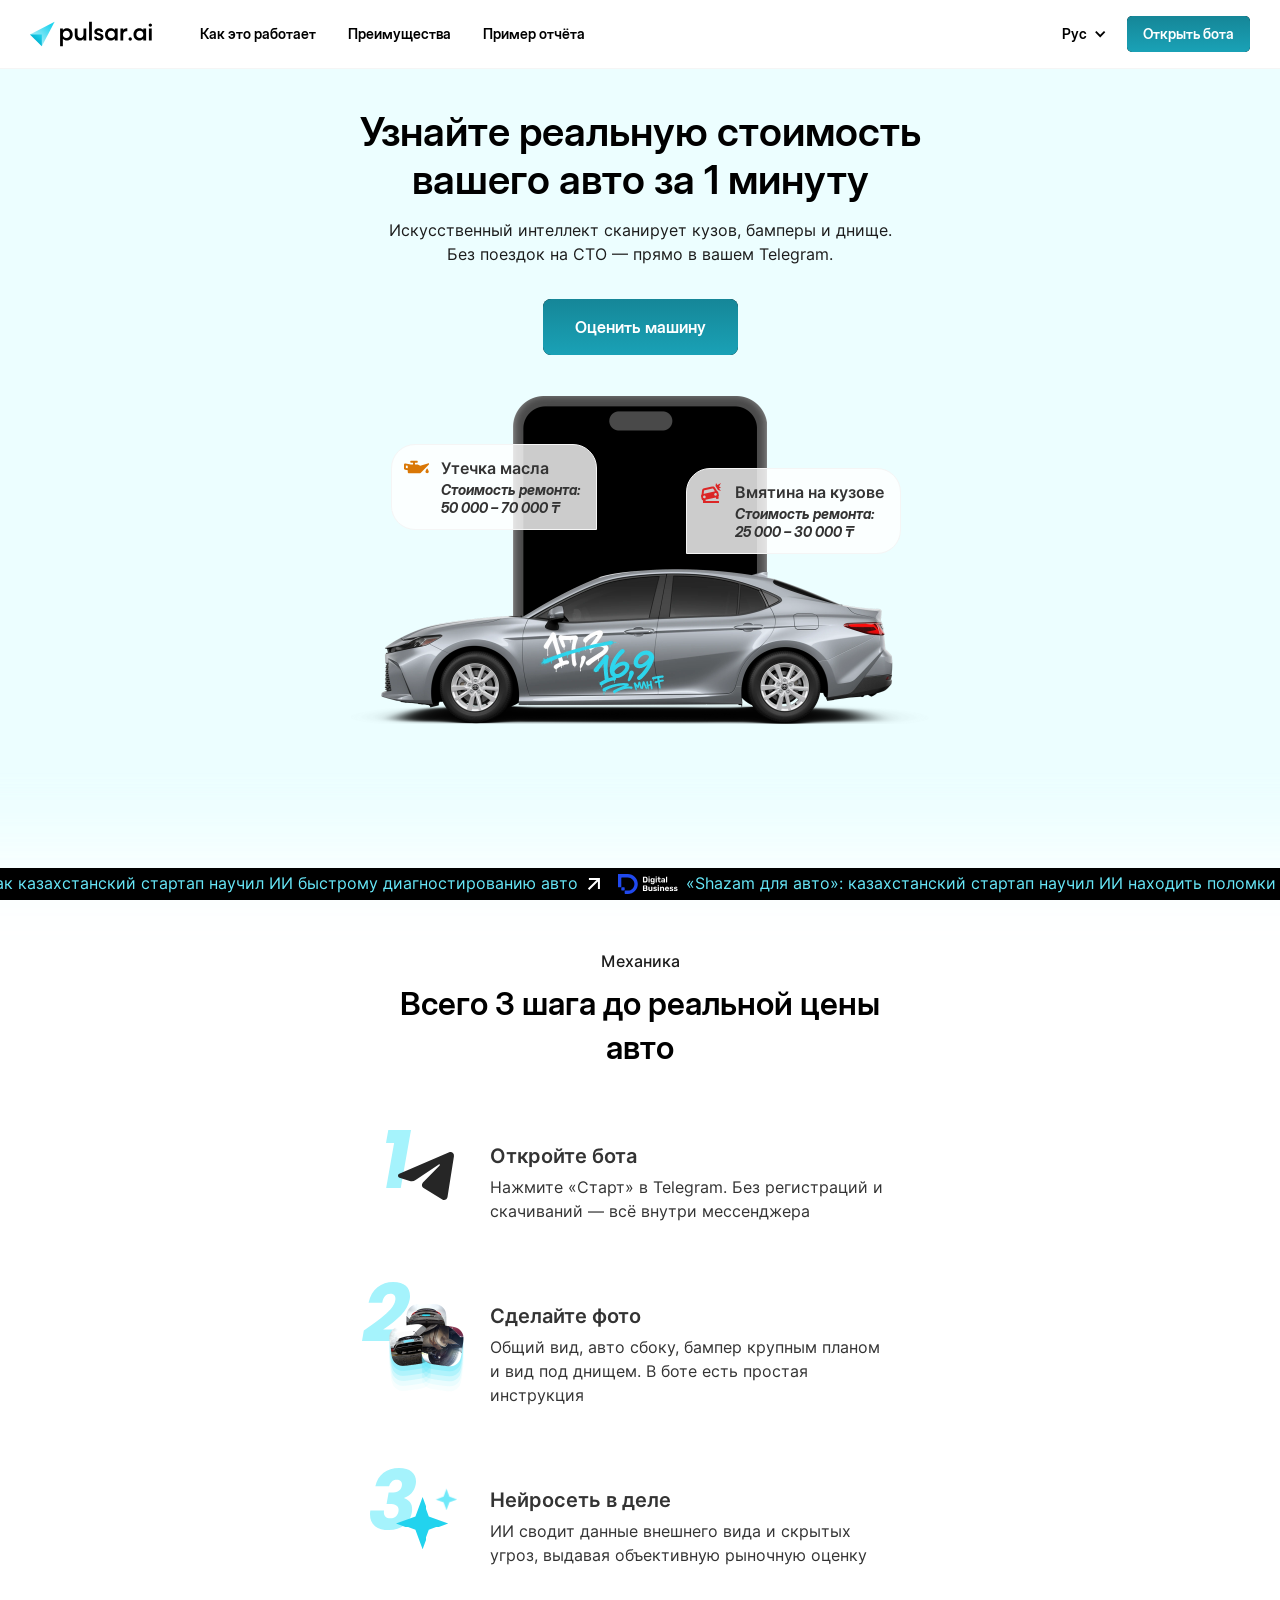
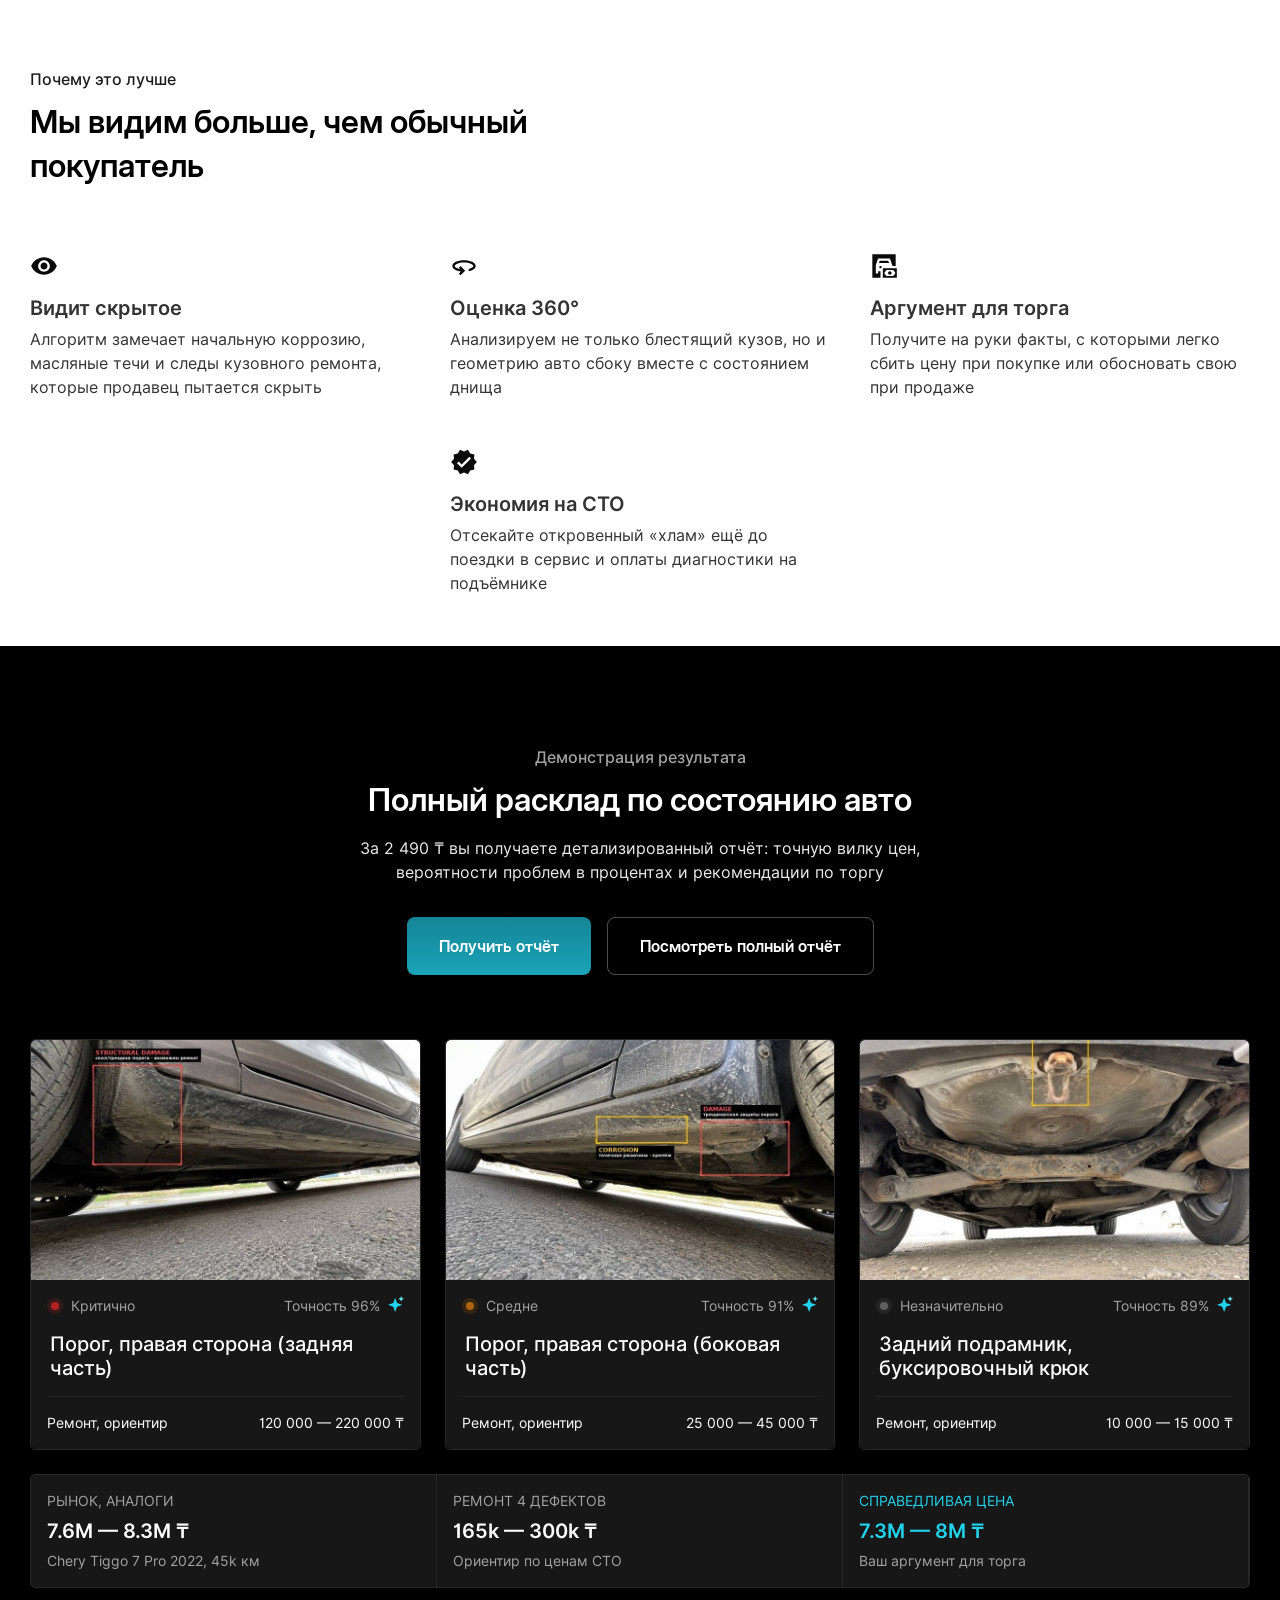
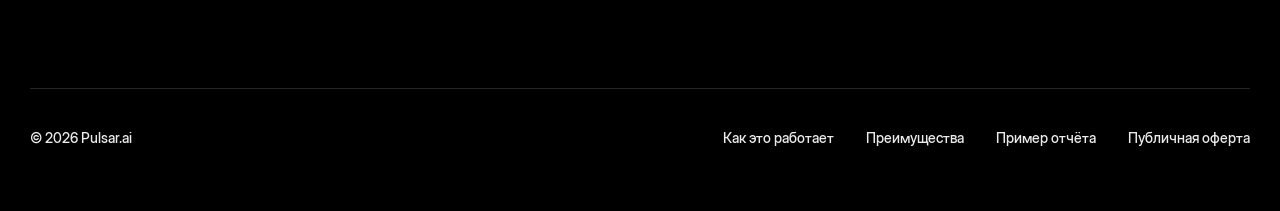
==== index.html @ 1af703e9 "Static Pulsar.ai site with Paper design updates Co-Authored-By: Claude Opus 5.5 <noreply@anthropic.c" ====
<!DOCTYPE html><!-- This site was created in Webflow. https://webflow.com --><!-- Last Published: Tue Nov 03 2026 05:20:23 GMT+0000 (Coordinated Universal Time) --><html data-wf-domain="pulsar-ai-5f24578e4e7285b3506d454662c2b.webflow.io" data-wf-page="6a9108107d1c08d838fe1f38" data-wf-site="6a9108107d1c08d838fe1f3b" data-wf-status="1"><head><meta charset="utf-8"/><link href="./" rel="preconnect" crossorigin="anonymous"/><title>Оценка авто за 1 минуту через Telegram. ИИ сканирует авто | Pulsar.ai</title><meta content="Узнайте реальную стоимость вашего авто за 1 минуту. ИИ сканирует кузов, бамперы и днище через Telegram. Без поездок на СТО." name="description"/><meta content="width=device-width, initial-scale=1" name="viewport"/><meta content="Webflow" name="generator"/><link href="assets/pulsar-ai-5f24578e4e7285b3506d454662c2b.webflow.shared.e71da4621.css" rel="stylesheet" type="text/css" crossorigin="anonymous"/><link href="assets/custom.css" rel="stylesheet" type="text/css"/><style>html.w-mod-js:not(.w-mod-ix3) :is(:is(.button_black, .button_black) .button__circle-decor1, :is(.button_white, .button_white) .button__circle-decor, :is(.button_black-small.hide, .button_black-small.hide) .button__circle-decor1, [data-wf-target*='["6a9108107d1c08d838fe1f38","5acc71b6-aaa3-7196-4b12-9d243e6ff6d4"]'], [data-wf-target*='["6a9108107d1c08d838fe1f38","000bf747-5f48-0472-7041-b72a13dcbaec"]'], [data-wf-target*='["6a9108107d1c08d838fe1f38","5acc71b6-aaa3-7196-4b12-9d243e6ff6dc"]'], [data-wf-target*='["6a9108107d1c08d838fe1f38","110ddaeb-babc-3995-3677-36b9c46e0627"]'], [data-wf-target*='["6a9108107d1c08d838fe1f38","5acc71b6-aaa3-7196-4b12-9d243e6ff6e4"]'], [data-wf-target*='["6a9108107d1c08d838fe1f38","98164095-ffe0-bc70-1eef-4a3916dbff03"]'], [data-wf-target*='["6a9108107d1c08d838fe1f38","a2af4274-9b95-871a-2169-a28ffa2eb9e4"]'], .starai-2, .score__indicator) {visibility: hidden !important;}</style><script type="text/javascript">!function(o,c){var n=c.documentElement,t=" w-mod-";n.className+=t+"js",("ontouchstart"in o||o.DocumentTouch&&c instanceof DocumentTouch)&&(n.className+=t+"touch")}(window,document);</script><link href="assets/6aa2a5a3c106a5b3e5770b0f_android-chrome-512x512.png" rel="icon" type="image/png" sizes="32x32" media="(prefers-color-scheme: light)"/><link href="assets/6aa2a5a3c106a5b3e5770b0f_android-chrome-512x512.png" rel="icon" type="image/png" sizes="32x32" media="(prefers-color-scheme: dark)"/><link href="assets/6aa2a5a3ab566407ab44dc35_android-chrome-512x512.png" rel="icon" type="image/png" sizes="48x48"/><link href="assets/6aa2a5a3ccd1c644fdcbb1bd_android-chrome-512x512.png" rel="apple-touch-icon" sizes="180x180"/><link href="assets/6aa2a5a33033318ff4d2f9ba_android-chrome-512x512.png" rel="icon" type="image/png" sizes="192x192"/><link href="assets/6aa2a5a39900c2dea5be379f_android-chrome-512x512.png" rel="icon" type="image/png" sizes="512x512"/><script type="application/ld+json">
{
  "@context": "https://schema.org",
  "@type": "WebPage",
  "name": "Pulsar.ai - Оценка автомобиля через ИИ в Telegram",
  "description": "Узнайте реальную стоимость вашего авто за 1 минуту. Искусственный интеллект сканирует кузов, бамперы и днище. Без поездок на СТО — прямо в вашем Telegram.",
  "url": "/",
  "inLanguage": "ru",
  "about": {
    "@type": "SoftwareApplication",
    "name": "Pulsar.ai",
    "applicationCategory": "BusinessApplication",
    "operatingSystem": "Telegram",
    "description": "ИИ-бот для оценки состояния и стоимости автомобиля через фотографии в Telegram",
    "offers": {
      "@type": "Offer",
      "price": "2490",
      "priceCurrency": "KZT",
      "description": "Детализированный отчёт: точная вилка цен, вероятности проблем в процентах и рекомендации по торгу"
    },
    "featureList": [
      "Сканирование кузова, бамперов и днища автомобиля",
      "Обнаружение скрытых дефектов: коррозия, масляные течи, следы ремонта",
      "Оценка 360°: анализ геометрии и состояния днища",
      "Детализированный отчёт с вилкой цен и рекомендациями по торгу",
      "Работа через Telegram без регистрации"
    ],
    "image": "assets/logo.svg"
  }
}
</script></head><body class="main-root"><div class="media"><div class="marquee-container"><div class="marquee"><div class="div-block-21"><a href="https://forbes.kz/articles/kak-kazahstanskiy-startap-nauchil-iibystromu-diagnostirovaniyu-avtomobiley" target="_blank" class="marquee-item w-inline-block"><div class="marquee-item__logo-forbes"></div><div class="marquee-item__text-wrap"><div class="description2 marquee-item__text">Как казахстанский стартап научил ИИ быстрому диагностированию авто</div><img src="assets/6a9aa5b7481d4e260c3b7080_north.svg" loading="lazy" alt="" class="marquee-item__icon"/></div></a><a href="https://digitalbusiness.kz/2026-04-02/shazam-dlya-avtomobilya-kazahstanskiy-startap-nauchil-ii-nahodit-polomki-za-2-sekundi/" target="_blank" class="marquee-item w-inline-block"><div class="marquee-item__logo-db"></div><div class="marquee-item__text-wrap"><div class="description2 marquee-item__text">«Shazam для авто»: казахстанский стартап научил ИИ находить поломки за 2 секунды</div><img src="assets/6a9aa5b7481d4e260c3b7080_north.svg" loading="lazy" alt="" class="marquee-item__icon"/></div></a></div><div class="div-block-21"><a href="https://forbes.kz/articles/kak-kazahstanskiy-startap-nauchil-iibystromu-diagnostirovaniyu-avtomobiley" target="_blank" class="marquee-item w-inline-block"><div class="marquee-item__logo-forbes"></div><div class="marquee-item__text-wrap"><div class="description2 marquee-item__text">Как казахстанский стартап научил ИИ быстрому диагностированию авто</div><img src="assets/6a9aa5b7481d4e260c3b7080_north.svg" loading="lazy" alt="" class="marquee-item__icon"/></div></a><a href="https://digitalbusiness.kz/2026-04-02/shazam-dlya-avtomobilya-kazahstanskiy-startap-nauchil-ii-nahodit-polomki-za-2-sekundi/" target="_blank" class="marquee-item w-inline-block"><div class="marquee-item__logo-db"></div><div class="marquee-item__text-wrap"><div class="description2 marquee-item__text">«Shazam для авто»: казахстанский стартап научил ИИ находить поломки за 2 секунды</div><img src="assets/6a9aa5b7481d4e260c3b7080_north.svg" loading="lazy" alt="" class="marquee-item__icon"/></div></a></div><div class="div-block-21"><a href="https://forbes.kz/articles/kak-kazahstanskiy-startap-nauchil-iibystromu-diagnostirovaniyu-avtomobiley" target="_blank" class="marquee-item w-inline-block"><div class="marquee-item__logo-forbes"></div><div class="marquee-item__text-wrap"><div class="description2 marquee-item__text">Как казахстанский стартап научил ИИ быстрому диагностированию авто</div><img src="assets/6a9aa5b7481d4e260c3b7080_north.svg" loading="lazy" alt="" class="marquee-item__icon"/></div></a><a href="https://digitalbusiness.kz/2026-04-02/shazam-dlya-avtomobilya-kazahstanskiy-startap-nauchil-ii-nahodit-polomki-za-2-sekundi/" target="_blank" class="marquee-item w-inline-block"><div class="marquee-item__logo-db"></div><div class="marquee-item__text-wrap"><div class="description2 marquee-item__text">«Shazam для авто»: казахстанский стартап научил ИИ находить поломки за 2 секунды</div><img src="assets/6a9aa5b7481d4e260c3b7080_north.svg" loading="lazy" alt="" class="marquee-item__icon"/></div></a></div></div></div></div><div class="media-mobile"><div class="marquee-container"><div class="marquee"><div class="div-block-22"><a href="https://forbes.kz/articles/kak-kazahstanskiy-startap-nauchil-iibystromu-diagnostirovaniyu-avtomobiley" target="_blank" class="marquee-item w-inline-block"><div class="marquee-item__logo-forbes"></div><div class="marquee-item__text-wrap"><div class="description2 marquee-item__text">Как казахстанский стартап научил ИИ быстрому диагностированию авто</div><img src="assets/6a9aa5b7481d4e260c3b7080_north.svg" loading="lazy" alt="" class="marquee-item__icon"/></div></a><a href="https://digitalbusiness.kz/2026-04-02/shazam-dlya-avtomobilya-kazahstanskiy-startap-nauchil-ii-nahodit-polomki-za-2-sekundi/" target="_blank" class="marquee-item w-inline-block"><div class="marquee-item__logo-db"></div><div class="marquee-item__text-wrap"><div class="description2 marquee-item__text">«Shazam для авто»: казахстанский стартап научил ИИ находить поломки за 2 секунды</div><img src="assets/6a9aa5b7481d4e260c3b7080_north.svg" loading="lazy" alt="" class="marquee-item__icon"/></div></a></div><div class="div-block-22"><a href="https://forbes.kz/articles/kak-kazahstanskiy-startap-nauchil-iibystromu-diagnostirovaniyu-avtomobiley" target="_blank" class="marquee-item w-inline-block"><div class="marquee-item__logo-forbes"></div><div class="marquee-item__text-wrap"><div class="description2 marquee-item__text">Как казахстанский стартап научил ИИ быстрому диагностированию авто</div><img src="assets/6a9aa5b7481d4e260c3b7080_north.svg" loading="lazy" alt="" class="marquee-item__icon"/></div></a><a href="https://digitalbusiness.kz/2026-04-02/shazam-dlya-avtomobilya-kazahstanskiy-startap-nauchil-ii-nahodit-polomki-za-2-sekundi/" target="_blank" class="marquee-item w-inline-block"><div class="marquee-item__logo-db"></div><div class="marquee-item__text-wrap"><div class="description2 marquee-item__text">«Shazam для авто»: казахстанский стартап научил ИИ находить поломки за 2 секунды</div><img src="assets/6a9aa5b7481d4e260c3b7080_north.svg" loading="lazy" alt="" class="marquee-item__icon"/></div></a></div><div class="div-block-22"><a href="https://forbes.kz/articles/kak-kazahstanskiy-startap-nauchil-iibystromu-diagnostirovaniyu-avtomobiley" target="_blank" class="marquee-item w-inline-block"><div class="marquee-item__logo-forbes"></div><div class="marquee-item__text-wrap"><div class="description2 marquee-item__text">Как казахстанский стартап научил ИИ быстрому диагностированию авто</div><img src="assets/6a9aa5b7481d4e260c3b7080_north.svg" loading="lazy" alt="" class="marquee-item__icon"/></div></a><a href="https://digitalbusiness.kz/2026-04-02/shazam-dlya-avtomobilya-kazahstanskiy-startap-nauchil-ii-nahodit-polomki-za-2-sekundi/" target="_blank" class="marquee-item w-inline-block"><div class="marquee-item__logo-db"></div><div class="marquee-item__text-wrap"><div class="description2 marquee-item__text">«Shazam для авто»: казахстанский стартап научил ИИ находить поломки за 2 секунды</div><img src="assets/6a9aa5b7481d4e260c3b7080_north.svg" loading="lazy" alt="" class="marquee-item__icon"/></div></a></div></div></div></div><div data-animation="default" data-collapse="medium" data-duration="400" data-easing="ease" data-easing2="ease" role="banner" class="header w-nav"><div class="container1 w-container"><div class="header__wrap"><div class="div-block-2"><div class="div-block-8"><a href="./" aria-current="page" class="brand w-nav-brand w--current"><img src="assets/logo.svg" loading="lazy" alt="" class="logo_white"/></a><nav role="navigation" class="nav-menu w-nav-menu"><a href="#work" class="text1 header__navigation-item w-nav-link">Как это работает</a><a href="#value" class="text1 header__navigation-item w-nav-link">Преимущества</a><a href="#report" class="text1 header__navigation-item w-nav-link">Пример отчёта</a><a data-w-id="4a80d7cf-d1a5-9208-9df3-ebc52e42f6ac" href="https://t.me/Ipulsar_ai_bot" class="button-text2 button_black-small mobile-menu__button hide-568 w-button">Открыть бота</a></nav></div><div class="div-block"><div data-hover="false" data-delay="0" class="dropdown w-dropdown"><div class="dropdown-toggle w-dropdown-toggle"><div class="icon-2 w-icon-dropdown-toggle"></div><div class="text1 header__language-txt">Рус</div></div><nav class="dropdown-list w-dropdown-list"><a href="./" class="text1 dropdown-item w-dropdown-link">Қаз</a><a href="./" aria-current="page" class="text1 dropdown-item w-dropdown-link w--current">Рус</a></nav></div><div class="header__button-wrap"><a data-w-id="125ee73b-8754-ce80-e896-9b4c0608d968" href="https://t.me/Ipulsar_ai_bot" target="_blank" class="button_black-small hide w-inline-block"><div class="button-text2 button-text_black">Открыть бота<br/></div><div class="button__circle-decor1"></div></a><div class="menu-button w-nav-button"><div class="icon w-icon-nav-menu"></div></div></div></div></div></div></div></div><section id="hero" class="section-hero"><div class="hero-img-wrap"><img src="assets/6aa2974cb56e95d9a5f28c7d_hero-img-mobile3.webp" loading="lazy" width="780" alt="" class="hero-img-mobile"/><div class="hero-img-price"></div></div><div class="w-layout-blockcontainer container1 w-container"><div class="div-block-17"><div class="section-hero__info-wrap"><h1 class="h1 section-hero__title">Узнайте реальную стоимость вашего авто за 1 минуту</h1><div class="description2 section-hero__description">Искусственный интеллект сканирует кузов, бамперы и днище. Без поездок на СТО — прямо в вашем Telegram.</div><img src="assets/6a9108107d1c08d838fe1f48_car2.webp" loading="lazy" alt="" class="section-hero__img-copy"/><a href="https://t.me/Ipulsar_ai_bot" target="_blank" class="button_black w-inline-block"><div class="button-text1 button-text_black">Оценить машину<br/></div><div class="button__circle-decor1"></div></a></div><div class="section-hero__img-wrap"><img src="assets/6aa292aa5bb7e40849ac136f_hero-img1.webp" loading="lazy" alt="" class="hero-img"/><div class="hero-img__message1"><img src="assets/6a911b03cfb4f8cd3141f052_oil.svg" loading="lazy" alt="" class="hero-img__message-icon"/><div><div class="description2 hero-img__message-title">Утечка масла<br/></div><div class="button-text2 hero-img__message-description">Стоимость ремонта: <br/>50 000 – 70 000 ₸</div></div></div><div class="hero-img__message2"><img src="assets/6a911b03a50c021ce4263d07_crash.svg" loading="lazy" alt="" class="hero-img__message-icon"/><div><div class="description2 hero-img__message-title">Вмятина на кузове</div><div class="button-text2 hero-img__message-description">Стоимость ремонта:<br/>25 000 – 30 000 ₸</div></div></div></div></div></div><div class="div-block-5"></div></section><section id="work" class="section-work"><div class="w-layout-blockcontainer container1 w-container"><div class="section-work__wrap"><div class="section-work__heading"><div class="description2 section-work__label">Механика</div><h2 class="h2 section-work__title">Всего 3 шага до реальной цены авто</h2></div><div class="section-work__content-step-wrap"><div class="section-work__content-step"><div class="section-work__content-img-wrap"><img src="assets/6a910d2b61721d2770b2836d_tg.svg" loading="lazy" alt=""/><img src="assets/6a910f121a7c66214725e6cd_1-step.svg" loading="lazy" alt="" class="image-4"/></div><div class="section-work__content-info"><div class="title section-work__content-title">Откройте бота</div><div class="description2 section-work__content-description">Нажмите «Старт» в Telegram. Без регистраций и скачиваний — всё внутри мессенджера</div></div></div><div class="section-work__content-step"><div class="section-work__content-img-wrap"><div class="div-block-4"><img src="assets/6a910d2b7bfc3d89146bfad5_photostep.png" loading="lazy" alt="" class="image-3"/><img src="assets/6a910f123933a690e63d4904_2-step.svg" loading="lazy" alt="" class="image-5"/></div></div><div class="section-work__content-info"><div class="title section-work__content-title">Сделайте фото</div><div class="description2 section-work__content-description">Общий вид, авто сбоку, бампер крупным планом и вид под днищем. В боте есть простая инструкция</div></div></div><div class="section-work__content-step"><div class="section-work__content-img-wrap"><div class="starai-wrap"><div data-wf-target="[[[&quot;6a9108107d1c08d838fe1f38&quot;,&quot;a2af4274-9b95-871a-2169-a28ffa2eb9e4&quot;],[]]]" class="starai-1"></div><div class="starai-2"></div></div><img src="assets/6a910f1283d1eda0f045328d_3-step.svg" loading="lazy" alt="" class="image-6"/></div><div class="section-work__content-info"><div class="title section-work__content-title">Нейросеть в деле</div><div class="description2 section-work__content-description">ИИ сводит данные внешнего вида и скрытых угроз, выдавая объективную рыночную оценку</div></div></div></div></div></div></section><section id="value" class="section-partner"><div class="w-layout-blockcontainer container1 w-container"><div class="section-value__heading"><div class="description2 section-value__label">Почему это лучше</div><div class="h2 section-value__title">Мы видим больше, чем обычный покупатель</div></div><div class="section-value__content-wrap"><div class="section-value__content"><img src="assets/6a9111747bfc3d89146d2033_eye.svg" loading="lazy" alt="" class="section-value__content-icon"/><div class="section-value__content-info"><div class="title section-value__content-title">Видит скрытое</div><div class="description2 section-value__content-description">Алгоритм замечает начальную коррозию, масляные течи и следы кузовного ремонта, которые продавец пытается скрыть</div></div></div><div class="section-value__content"><img src="assets/6a911174f9fcd95c011d88a9_360.svg" loading="lazy" alt="" class="section-value__content-icon"/><div class="section-value__content-info"><div class="title section-value__content-title">Оценка 360°</div><div class="description2 section-value__content-description">Анализируем не только блестящий кузов, но и геометрию авто сбоку вместе с состоянием днища</div></div></div><div class="section-value__content"><img src="assets/6a911174e4c5d27ac796e3a2_money-sharp.svg" loading="lazy" alt="" class="section-value__content-icon"/><div class="section-value__content-info"><div class="title section-value__content-title">Аргумент для торга</div><div class="description2 section-value__content-description">Получите на руки факты, с которыми легко сбить цену при покупке или обосновать свою при продаже</div></div></div><div id="w-node-_0b2b415d-74f6-2b79-b9c9-4dc3cc203b58-38fe1f38" class="section-value__content"><img src="assets/6a911174f0278f39e988c9e0_decagram.svg" loading="lazy" alt="" class="section-value__content-icon"/><div class="section-value__content-info"><div class="title section-value__content-title">Экономия на СТО</div><div class="description2 section-value__content-description">Отсекайте откровенный «хлам» ещё до поездки в сервис и оплаты диагностики на подъёмнике</div></div></div></div></div></section><section id="report" class="section-result"><div class="w-layout-blockcontainer container1 w-container"><div class="section-result__heading"><div class="description2 section-result__label">Демонстрация результата</div><div class="div-block-7"><div class="h2 section-result__title">Полный расклад по состоянию авто</div><div class="description2 section-result__description">За 2 490 ₸ вы получаете детализированный отчёт: точную вилку цен, вероятности проблем в процентах и рекомендации по торгу</div></div><div class="button-wrap"><a href="https://t.me/Ipulsar_ai_bot" target="_blank" class="button_black w-inline-block"><div class="button-text1 button-text_black">Получить отчёт<br/></div><div class="button__circle-decor1"></div></a><a href="full-report.html" class="button_outline w-inline-block"><div class="button-text1 button-text_outline">Посмотреть полный отчёт<br/></div></a></div></div><div class="section-result__table1-wrap"><div class="result-cards"><div class="report-img-wrap"><img src="assets/6a99f05f3b61dc6614ebc7a5_img0.jpeg" loading="lazy" width="Auto" height="Auto" alt="" srcset="assets/6a99f05f3b61dc6614ebc7a5_img0-p-500.jpeg 500w, assets/6a99f05f3b61dc6614ebc7a5_img0-p-800.jpeg 800w, assets/6a99f05f3b61dc6614ebc7a5_img0.jpeg 900w" sizes="(max-width: 479px) 100vw, (max-width: 991px) 437px, 540px" class="report-img"/><div class="report-img__txt-wrap"><div class="report-img__info-top"><div class="report-img__top-wrap"><div class="score__indivator-wrap"><img src="assets/6a99dafb2792032cd81c3b68_red.svg" loading="lazy" alt="" class="score__indicator"/><div class="description3 section-result__table-content-txt">Критично</div></div><div class="score__indivator-wrap"><div class="description3 section-result__table-content-txt">Точность 96%</div><img src="assets/6a99fa967fc26d7e6d3a3946_star.svg" loading="lazy" alt="" class="score__indicator-copy"/></div></div><div class="report-img__info"><div class="title score__title1">Порог, правая сторона (задняя часть)</div></div></div><div class="report-img__price-wrap"><div class="description3 section-result__table-content-txt"><span class="text-span-7">Ремонт, ориентир</span></div><div class="description2 section-result__table-content-description-copy">120 000 — 220 000 ₸</div></div></div></div><div class="report-img-wrap"><img src="assets/6a99f05f3c948d5f2acec973_img00.jpeg" loading="lazy" sizes="(max-width: 479px) 100vw, (max-width: 991px) 437px, 540px" srcset="assets/6a99f05f3c948d5f2acec973_img00-p-500.jpeg 500w, assets/6a99f05f3c948d5f2acec973_img00-p-800.jpeg 800w, assets/6a99f05f3c948d5f2acec973_img00.jpeg 900w" alt="" class="report-img"/><div class="report-img__txt-wrap"><div class="report-img__info-top"><div class="report-img__top-wrap"><div class="score__indivator-wrap"><img src="assets/6a947d4a7ae4baa20e4ce341_Yellow.svg" loading="lazy" alt="" class="score__indicator"/><div class="description3 section-result__table-content-txt">Средне</div></div><div class="score__indivator-wrap"><div class="description3 section-result__table-content-txt">Точность 91%</div><img src="assets/6a99fa967fc26d7e6d3a3946_star.svg" loading="lazy" alt="" class="score__indicator-copy"/></div></div><div class="report-img__info"><div class="title score__title1">Порог, правая сторона (боковая часть)</div></div></div><div class="report-img__price-wrap"><div class="description3 section-result__table-content-txt"><span class="text-span-6">Ремонт, ориентир</span></div><div class="description2 section-result__table-content-description-copy">25 000 — 45 000 ₸</div></div></div></div><div class="report-img-wrap"><img src="assets/6a99f05fd638ca759ee62156_img2.jpeg" loading="lazy" sizes="(max-width: 479px) 100vw, (max-width: 991px) 437px, 540px" srcset="assets/6a99f05fd638ca759ee62156_img2-p-500.jpeg 500w, assets/6a99f05fd638ca759ee62156_img2-p-800.jpeg 800w, assets/6a99f05fd638ca759ee62156_img2.jpeg 900w" alt="" id="photo4" class="report-img"/><div class="report-img__txt-wrap"><div class="report-img__info-top"><div class="report-img__top-wrap"><div class="score__indivator-wrap"><img src="assets/6a99dafbf38ff0e3e2591a8b_grey.svg" loading="lazy" alt="" class="score__indicator"/><div class="description3 section-result__table-content-txt">Незначительно</div></div><div class="score__indivator-wrap"><div class="description3 section-result__table-content-txt">Точность 89%</div><img src="assets/6a99fa967fc26d7e6d3a3946_star.svg" loading="lazy" alt="" class="score__indicator-copy"/></div></div><div class="report-img__info"><div class="title score__title1">Задний подрамник, буксировочный крюк</div></div></div><div class="report-img__price-wrap"><div class="description3 section-result__table-content-txt"><span class="text-span-7">Ремонт, ориентир</span></div><div class="description2 section-result__table-content-description-copy">10 000 — 15 000 ₸</div></div></div></div></div><div class="section-result__table1"><div class="section-result__table1-bottom"><div class="table-top__text-wrap2"><div class="description3 section-result__table-content-txt">РЫНОК, АНАЛОГИ</div><div class="title score__title"><strong>7.6M — 8.3M ₸</strong></div><div class="description3 section-result__table-content-txt">Chery Tiggo 7 Pro 2022, 45k км</div></div><div class="table-top__text-wrap2"><div class="description3 section-result__table-content-txt">РЕМОНТ 4 ДЕФЕКТОВ</div><div class="title score__title"><strong>165k — 300k ₸</strong></div><div class="description3 section-result__table-content-txt">Ориентир по ценам СТО</div></div><div id="w-node-_5acc71b6-aaa3-7196-4b12-9d243e6ff6fa-38fe1f38" class="table-top__text-wrap2"><div class="description3 section-result__table-content-txt"><span class="text-span-8">СПРАВЕДЛИВАЯ ЦЕНА</span></div><div class="title score__title"><span class="text-span-2"><strong>7.3M — 8M ₸</strong></span></div><div class="description3 section-result__table-content-txt">Ваш аргумент для торга</div></div></div></div></div></div></section><section class="section-economics"><div class="w-layout-blockcontainer container1 w-container"><div class="section-economics__wrap"><h2 class="h2-1 section-economics__title">SmartRail <strong>Economics</strong></h2><img src="assets/6a9108107d1c08d838fe1f52_SmartRail.webp" loading="lazy" alt="" class="section-economics__img"/><div class="section-economics__description-wrap"><div class="description2 section-economics__description">1x SmartRail: 500–1,000 scans / month → 10 000–20 000 AED</div><div class="description2 section-economics__description">10x SmartRail: 5,000–10,000 scans / month → 100 000–200 000 AED</div></div></div></div></section><section class="section-exclusive"><div class="w-layout-blockcontainer container1 w-container"><div class="section-exclusive__wrap"><img src="assets/6a9108107d1c08d838fe1f6a_dubaicity1.webp" loading="lazy" sizes="144px" srcset="assets/6a9108107d1c08d838fe1f6a_dubaicity1-p-500.webp 500w, assets/6a9108107d1c08d838fe1f6a_dubaicity1-p-800.webp 800w, assets/6a9108107d1c08d838fe1f6a_dubaicity1-p-1080.webp 1080w, assets/6a9108107d1c08d838fe1f6a_dubaicity1.webp 2366w" alt="" class="section-exclusive__img"/><div class="section-exclusive__info"><h2 class="h2 section-exclusive__title">Partners-only access</h2><div class="section-exclusive__description-wrap"><div class="description2 section-exclusive__description">SmartRails prices from 18,000 AED</div></div></div></div></div></section><section class="footer"><div class="w-layout-blockcontainer container1 w-container"><div class="div-block-6"><div class="divider"></div><div class="footer__wrap"><div class="text1-1 footer__text">© 2026 Pulsar.ai</div><div class="footer__link-wrap"><a href="#work" class="text1-1 footer__link-item">Как это работает</a><a href="#value" class="text1-1 footer__link-item">Преимущества</a><a href="#report" class="text1-1 footer__link-item">Пример отчёта</a><a href="public-offer.html" class="text1-1 footer__link-item">Публичная оферта</a></div></div></div></div></section><script src="assets/jquery-3.5.1.min.dc5e7f18c8.js" type="text/javascript" crossorigin="anonymous"></script><script src="assets/webflow.schunk.f383f5e6d5965c7d.js" type="text/javascript" crossorigin="anonymous"></script><script src="assets/webflow.schunk.8dd9c1c3f1a47925.js" type="text/javascript" crossorigin="anonymous"></script><script src="assets/webflow.schunk.7699861e0a389f15.js" type="text/javascript" crossorigin="anonymous"></script><script src="assets/webflow.8f35e8e4.3f2886c7a41b18d7.js" type="text/javascript" crossorigin="anonymous"></script><script src="assets/gsap.min.js" type="text/javascript"></script></body></html>
---- assets/pulsar-ai-5f24578e4e7285b3506d454662c2b.webflow.shared.e71da4621.css ----
html {
  -webkit-text-size-adjust: 100%;
  -ms-text-size-adjust: 100%;
  font-family: sans-serif;
}

body {
  margin: 0;
}

article, aside, details, figcaption, figure, footer, header, hgroup, main, menu, nav, section, summary {
  display: block;
}

audio, canvas, progress, video {
  vertical-align: baseline;
  display: inline-block;
}

audio:not([controls]) {
  height: 0;
  display: none;
}

[hidden], template {
  display: none;
}

a {
  background-color: #0000;
}

a:active, a:hover {
  outline: 0;
}

abbr[title] {
  border-bottom: 1px dotted;
}

b, strong {
  font-weight: bold;
}

dfn {
  font-style: italic;
}

h1 {
  margin: .67em 0;
  font-size: 2em;
}

mark {
  color: #000;
  background: #ff0;
}

small {
  font-size: 80%;
}

sub, sup {
  vertical-align: baseline;
  font-size: 75%;
  line-height: 0;
  position: relative;
}

sup {
  top: -.5em;
}

sub {
  bottom: -.25em;
}

img {
  border: 0;
}

svg:not(:root) {
  overflow: hidden;
}

hr {
  box-sizing: content-box;
  height: 0;
}

pre {
  overflow: auto;
}

code, kbd, pre, samp {
  font-family: monospace;
  font-size: 1em;
}

button, input, optgroup, select, textarea {
  color: inherit;
  font: inherit;
  margin: 0;
}

button {
  overflow: visible;
}

button, select {
  text-transform: none;
}

button, html input[type="button"], input[type="reset"] {
  -webkit-appearance: button;
  cursor: pointer;
}

button[disabled], html input[disabled] {
  cursor: default;
}

button::-moz-focus-inner, input::-moz-focus-inner {
  border: 0;
  padding: 0;
}

input {
  line-height: normal;
}

input[type="checkbox"], input[type="radio"] {
  box-sizing: border-box;
  padding: 0;
}

input[type="number"]::-webkit-inner-spin-button, input[type="number"]::-webkit-outer-spin-button {
  height: auto;
}

input[type="search"] {
  -webkit-appearance: none;
}

input[type="search"]::-webkit-search-cancel-button, input[type="search"]::-webkit-search-decoration {
  -webkit-appearance: none;
}

legend {
  border: 0;
  padding: 0;
}

textarea {
  overflow: auto;
}

optgroup {
  font-weight: bold;
}

table {
  border-collapse: collapse;
  border-spacing: 0;
}

td, th {
  padding: 0;
}

@font-face {
  font-family: webflow-icons;
  src: url("[data-uri]") format("truetype");
  font-weight: normal;
  font-style: normal;
}

[class^="w-icon-"], [class*=" w-icon-"] {
  speak: none;
  font-variant: normal;
  text-transform: none;
  -webkit-font-smoothing: antialiased;
  -moz-osx-font-smoothing: grayscale;
  font-style: normal;
  font-weight: normal;
  line-height: 1;
  font-family: webflow-icons !important;
}

.w-icon-slider-right:before {
  content: "";
}

.w-icon-slider-left:before {
  content: "";
}

.w-icon-nav-menu:before {
  content: "";
}

.w-icon-arrow-down:before, .w-icon-dropdown-toggle:before {
  content: "";
}

.w-icon-file-upload-remove:before {
  content: "";
}

.w-icon-file-upload-icon:before {
  content: "";
}

* {
  box-sizing: border-box;
}

html {
  height: 100%;
}

body {
  color: #333;
  background-color: #fff;
  min-height: 100%;
  margin: 0;
  font-family: Arial, sans-serif;
  font-size: 14px;
  line-height: 20px;
}

img {
  vertical-align: middle;
  max-width: 100%;
  display: inline-block;
}

html.w-mod-touch * {
  background-attachment: scroll !important;
}

.w-block {
  display: block;
}

.w-inline-block {
  max-width: 100%;
  display: inline-block;
}

.w-clearfix:before, .w-clearfix:after {
  content: " ";
  grid-area: 1 / 1 / 2 / 2;
  display: table;
}

.w-clearfix:after {
  clear: both;
}

.w-hidden {
  display: none;
}

.w-button {
  color: #fff;
  line-height: inherit;
  cursor: pointer;
  background-color: #3898ec;
  border: 0;
  border-radius: 0;
  padding: 9px 15px;
  text-decoration: none;
  display: inline-block;
}

input.w-button {
  -webkit-appearance: button;
}

:where(button.w-popover-trigger), :where(button.w-modal-trigger) {
  color: inherit;
  cursor: pointer;
  font: inherit;
  line-height: inherit;
  text-align: inherit;
  -webkit-text-decoration: inherit;
  text-decoration: inherit;
  background-color: #0000;
  border: 0;
  margin: 0;
  padding: 0;
}

:where(.w-popover) {
  position-anchor: auto;
  position-area: top;
}

:where(.w-popover[data-w-popover-backdrop-animated], .w-modal[data-w-popover-backdrop-animated])::backdrop {
  animation: var(--w-backdrop-animation, none);
}

:where(.w-popover, .w-modal) {
  --w-backdrop-animation: initial;
}

.w-popover-mask {
  opacity: 0 !important;
  clip-path: none !important;
  pointer-events: auto !important;
  border: 0 !important;
  width: auto !important;
  max-width: none !important;
  height: auto !important;
  max-height: none !important;
  margin: 0 !important;
  padding: 0 !important;
  position: fixed !important;
  inset: 0 !important;
  transform: none !important;
}

.w-popover-mask[popover] {
  translate: none !important;
  rotate: none !important;
  scale: none !important;
}

.w-popover-mask::backdrop {
  display: none !important;
}

.w-popover-mask:not(:popover-open) {
  display: none !important;
}

@supports not selector(:popover-open) {
  .w-popover-mask {
    display: none !important;
  }
}

.w-popover[popover]:not(:popover-open) {
  display: none;
}

.w-modal:not([open]):not([popover]) {
  display: none;
}

.w-modal[popover]:not(:popover-open) {
  display: none;
}

:where(.w-modal[data-w-modal-lock-scroll]) {
  overscroll-behavior: contain;
}

html[data-w-dynpage] [data-w-cloak] {
  color: #0000 !important;
}

.w-code-block {
  margin: unset;
}

pre.w-code-block code {
  all: inherit;
}

pre.w-code-block code > span {
  display: block !important;
}

.w-optimization {
  display: contents;
}

.w-webflow-badge, .w-webflow-badge > img {
  box-sizing: unset;
  width: unset;
  height: unset;
  max-height: unset;
  max-width: unset;
  min-height: unset;
  min-width: unset;
  margin: unset;
  padding: unset;
  float: unset;
  clear: unset;
  border: unset;
  border-radius: unset;
  background: unset;
  background-image: unset;
  background-position: unset;
  background-size: unset;
  background-repeat: unset;
  background-origin: unset;
  background-clip: unset;
  background-attachment: unset;
  background-color: unset;
  box-shadow: unset;
  transform: unset;
  direction: unset;
  font-family: unset;
  font-weight: unset;
  color: unset;
  font-size: unset;
  line-height: unset;
  font-style: unset;
  font-variant: unset;
  text-align: unset;
  letter-spacing: unset;
  -webkit-text-decoration: unset;
  text-decoration: unset;
  text-indent: unset;
  text-transform: unset;
  list-style-type: unset;
  text-shadow: unset;
  vertical-align: unset;
  cursor: unset;
  white-space: unset;
  word-break: unset;
  word-spacing: unset;
  word-wrap: unset;
  transition: unset;
}

.w-webflow-badge {
  white-space: nowrap;
  cursor: pointer;
  box-shadow: 0 0 0 1px #0000001a, 0 1px 3px #0000001a;
  visibility: visible !important;
  opacity: 1 !important;
  z-index: 2147483647 !important;
  color: #aaadb0 !important;
  width: auto !important;
  height: auto !important;
  overflow: unset !important;
  background-color: #fff !important;
  border-radius: 3px !important;
  margin: 0 !important;
  padding: 6px !important;
  font-size: 12px !important;
  line-height: 14px !important;
  text-decoration: none !important;
  display: inline-block !important;
  position: fixed !important;
  inset: auto 12px 12px auto !important;
  transform: none !important;
}

.w-webflow-badge > img {
  position: unset;
  visibility: unset !important;
  opacity: 1 !important;
  vertical-align: middle !important;
  display: inline-block !important;
}

h1, h2, h3, h4, h5, h6 {
  margin-bottom: 10px;
  font-weight: bold;
}

h1 {
  margin-top: 20px;
  font-size: 38px;
  line-height: 44px;
}

h2 {
  margin-top: 20px;
  font-size: 32px;
  line-height: 36px;
}

h3 {
  margin-top: 20px;
  font-size: 24px;
  line-height: 30px;
}

h4 {
  margin-top: 10px;
  font-size: 18px;
  line-height: 24px;
}

h5 {
  margin-top: 10px;
  font-size: 14px;
  line-height: 20px;
}

h6 {
  margin-top: 10px;
  font-size: 12px;
  line-height: 18px;
}

p {
  margin-top: 0;
  margin-bottom: 10px;
}

blockquote {
  border-left: 5px solid #e2e2e2;
  margin: 0 0 10px;
  padding: 10px 20px;
  font-size: 18px;
  line-height: 22px;
}

figure {
  margin: 0 0 10px;
}

figcaption {
  text-align: center;
  margin-top: 5px;
}

ul, ol {
  margin-top: 0;
  margin-bottom: 10px;
  padding-left: 40px;
}

.w-list-unstyled {
  padding-left: 0;
  list-style: none;
}

.w-embed:before, .w-embed:after {
  content: " ";
  grid-area: 1 / 1 / 2 / 2;
  display: table;
}

.w-embed:after {
  clear: both;
}

.w-video {
  width: 100%;
  padding: 0;
  position: relative;
}

.w-video iframe, .w-video object, .w-video embed {
  border: none;
  width: 100%;
  height: 100%;
  position: absolute;
  top: 0;
  left: 0;
}

fieldset {
  border: 0;
  margin: 0;
  padding: 0;
}

button, [type="button"], [type="reset"] {
  cursor: pointer;
  -webkit-appearance: button;
  border: 0;
}

.w-form {
  margin: 0 0 15px;
}

.w-form-done {
  text-align: center;
  background-color: #ddd;
  padding: 20px;
  display: none;
}

.w-form-fail {
  background-color: #ffdede;
  margin-top: 10px;
  padding: 10px;
  display: none;
}

label {
  margin-bottom: 5px;
  font-weight: bold;
  display: block;
}

.w-input, .w-select {
  color: #333;
  vertical-align: middle;
  background-color: #fff;
  border: 1px solid #ccc;
  width: 100%;
  height: 38px;
  margin-bottom: 10px;
  padding: 8px 12px;
  font-size: 14px;
  line-height: 1.42857;
  display: block;
}

.w-input::placeholder, .w-select::placeholder {
  color: #999;
}

.w-input:focus, .w-select:focus {
  border-color: #3898ec;
  outline: 0;
}

.w-input[disabled], .w-select[disabled], .w-input[readonly], .w-select[readonly], fieldset[disabled] .w-input, fieldset[disabled] .w-select {
  cursor: not-allowed;
}

.w-input[disabled]:not(.w-input-disabled), .w-select[disabled]:not(.w-input-disabled), .w-input[readonly], .w-select[readonly], fieldset[disabled]:not(.w-input-disabled) .w-input, fieldset[disabled]:not(.w-input-disabled) .w-select {
  background-color: #eee;
}

textarea.w-input, textarea.w-select {
  height: auto;
}

.w-select {
  background-color: #f3f3f3;
}

.w-select[multiple] {
  height: auto;
}

.w-form-label {
  cursor: pointer;
  margin-bottom: 0;
  font-weight: normal;
  display: inline-block;
}

.w-radio {
  margin-bottom: 5px;
  padding-left: 20px;
  display: block;
}

.w-radio:before, .w-radio:after {
  content: " ";
  grid-area: 1 / 1 / 2 / 2;
  display: table;
}

.w-radio:after {
  clear: both;
}

.w-radio-input {
  float: left;
  margin: 3px 0 0 -20px;
  line-height: normal;
}

.w-file-upload {
  margin-bottom: 10px;
  display: block;
}

.w-file-upload-input {
  opacity: 0;
  z-index: -100;
  width: .1px;
  height: .1px;
  position: absolute;
  overflow: hidden;
}

.w-file-upload-default, .w-file-upload-uploading, .w-file-upload-success {
  color: #333;
  display: inline-block;
}

.w-file-upload-error {
  margin-top: 10px;
  display: block;
}

.w-file-upload-default.w-hidden, .w-file-upload-uploading.w-hidden, .w-file-upload-error.w-hidden, .w-file-upload-success.w-hidden {
  display: none;
}

.w-file-upload-uploading-btn {
  cursor: pointer;
  background-color: #fafafa;
  border: 1px solid #ccc;
  margin: 0;
  padding: 8px 12px;
  font-size: 14px;
  font-weight: normal;
  display: flex;
}

.w-file-upload-file {
  background-color: #fafafa;
  border: 1px solid #ccc;
  flex-grow: 1;
  justify-content: space-between;
  margin: 0;
  padding: 8px 9px 8px 11px;
  display: flex;
}

.w-file-upload-file-name {
  font-size: 14px;
  font-weight: normal;
  display: block;
}

.w-file-remove-link {
  cursor: pointer;
  width: auto;
  height: auto;
  margin-top: 3px;
  margin-left: 10px;
  padding: 3px;
  display: block;
}

.w-icon-file-upload-remove {
  margin: auto;
  font-size: 10px;
}

.w-file-upload-error-msg {
  color: #ea384c;
  padding: 2px 0;
  display: inline-block;
}

.w-file-upload-info {
  padding: 0 12px;
  line-height: 38px;
  display: inline-block;
}

.w-file-upload-label {
  cursor: pointer;
  background-color: #fafafa;
  border: 1px solid #ccc;
  margin: 0;
  padding: 8px 12px;
  font-size: 14px;
  font-weight: normal;
  display: inline-block;
}

.w-icon-file-upload-icon, .w-icon-file-upload-uploading {
  width: 20px;
  margin-right: 8px;
  display: inline-block;
}

.w-icon-file-upload-uploading {
  height: 20px;
}

.w-container {
  max-width: 940px;
  margin-left: auto;
  margin-right: auto;
}

.w-container:before, .w-container:after {
  content: " ";
  grid-area: 1 / 1 / 2 / 2;
  display: table;
}

.w-container:after {
  clear: both;
}

.w-container .w-row {
  margin-left: -10px;
  margin-right: -10px;
}

.w-row:before, .w-row:after {
  content: " ";
  grid-area: 1 / 1 / 2 / 2;
  display: table;
}

.w-row:after {
  clear: both;
}

.w-row .w-row {
  margin-left: 0;
  margin-right: 0;
}

.w-col {
  float: left;
  width: 100%;
  min-height: 1px;
  padding-left: 10px;
  padding-right: 10px;
  position: relative;
}

.w-col .w-col {
  padding-left: 0;
  padding-right: 0;
}

.w-col-1 {
  width: 8.33333%;
}

.w-col-2 {
  width: 16.6667%;
}

.w-col-3 {
  width: 25%;
}

.w-col-4 {
  width: 33.3333%;
}

.w-col-5 {
  width: 41.6667%;
}

.w-col-6 {
  width: 50%;
}

.w-col-7 {
  width: 58.3333%;
}

.w-col-8 {
  width: 66.6667%;
}

.w-col-9 {
  width: 75%;
}

.w-col-10 {
  width: 83.3333%;
}

.w-col-11 {
  width: 91.6667%;
}

.w-col-12 {
  width: 100%;
}

.w-hidden-main {
  display: none !important;
}

@media screen and (max-width: 991px) {
  .w-container {
    max-width: 728px;
  }

  .w-hidden-main {
    display: inherit !important;
  }

  .w-hidden-medium {
    display: none !important;
  }

  .w-col-medium-1 {
    width: 8.33333%;
  }

  .w-col-medium-2 {
    width: 16.6667%;
  }

  .w-col-medium-3 {
    width: 25%;
  }

  .w-col-medium-4 {
    width: 33.3333%;
  }

  .w-col-medium-5 {
    width: 41.6667%;
  }

  .w-col-medium-6 {
    width: 50%;
  }

  .w-col-medium-7 {
    width: 58.3333%;
  }

  .w-col-medium-8 {
    width: 66.6667%;
  }

  .w-col-medium-9 {
    width: 75%;
  }

  .w-col-medium-10 {
    width: 83.3333%;
  }

  .w-col-medium-11 {
    width: 91.6667%;
  }

  .w-col-medium-12 {
    width: 100%;
  }

  .w-col-stack {
    width: 100%;
    left: auto;
    right: auto;
  }
}

@media screen and (max-width: 767px) {
  .w-hidden-main, .w-hidden-medium {
    display: inherit !important;
  }

  .w-hidden-small {
    display: none !important;
  }

  .w-row, .w-container .w-row {
    margin-left: 0;
    margin-right: 0;
  }

  .w-col {
    width: 100%;
    left: auto;
    right: auto;
  }

  .w-col-small-1 {
    width: 8.33333%;
  }

  .w-col-small-2 {
    width: 16.6667%;
  }

  .w-col-small-3 {
    width: 25%;
  }

  .w-col-small-4 {
    width: 33.3333%;
  }

  .w-col-small-5 {
    width: 41.6667%;
  }

  .w-col-small-6 {
    width: 50%;
  }

  .w-col-small-7 {
    width: 58.3333%;
  }

  .w-col-small-8 {
    width: 66.6667%;
  }

  .w-col-small-9 {
    width: 75%;
  }

  .w-col-small-10 {
    width: 83.3333%;
  }

  .w-col-small-11 {
    width: 91.6667%;
  }

  .w-col-small-12 {
    width: 100%;
  }
}

@media screen and (max-width: 479px) {
  .w-container {
    max-width: none;
  }

  .w-hidden-main, .w-hidden-medium, .w-hidden-small {
    display: inherit !important;
  }

  .w-hidden-tiny {
    display: none !important;
  }

  .w-col {
    width: 100%;
  }

  .w-col-tiny-1 {
    width: 8.33333%;
  }

  .w-col-tiny-2 {
    width: 16.6667%;
  }

  .w-col-tiny-3 {
    width: 25%;
  }

  .w-col-tiny-4 {
    width: 33.3333%;
  }

  .w-col-tiny-5 {
    width: 41.6667%;
  }

  .w-col-tiny-6 {
    width: 50%;
  }

  .w-col-tiny-7 {
    width: 58.3333%;
  }

  .w-col-tiny-8 {
    width: 66.6667%;
  }

  .w-col-tiny-9 {
    width: 75%;
  }

  .w-col-tiny-10 {
    width: 83.3333%;
  }

  .w-col-tiny-11 {
    width: 91.6667%;
  }

  .w-col-tiny-12 {
    width: 100%;
  }
}

.w-widget {
  position: relative;
}

.w-widget-map {
  width: 100%;
  height: 400px;
}

.w-widget-map label {
  width: auto;
  display: inline;
}

.w-widget-map img {
  max-width: inherit;
}

.w-widget-map .gm-style-iw {
  text-align: center;
}

.w-widget-map .gm-style-iw > button {
  display: none !important;
}

.w-widget-twitter {
  overflow: hidden;
}

.w-widget-twitter-count-shim {
  vertical-align: top;
  text-align: center;
  background: #fff;
  border: 1px solid #758696;
  border-radius: 3px;
  width: 28px;
  height: 20px;
  display: inline-block;
  position: relative;
}

.w-widget-twitter-count-shim * {
  pointer-events: none;
  -webkit-user-select: none;
  user-select: none;
}

.w-widget-twitter-count-shim .w-widget-twitter-count-inner {
  text-align: center;
  color: #999;
  font-family: serif;
  font-size: 15px;
  line-height: 12px;
  position: relative;
}

.w-widget-twitter-count-shim .w-widget-twitter-count-clear {
  display: block;
  position: relative;
}

.w-widget-twitter-count-shim.w--large {
  width: 36px;
  height: 28px;
}

.w-widget-twitter-count-shim.w--large .w-widget-twitter-count-inner {
  font-size: 18px;
  line-height: 18px;
}

.w-widget-twitter-count-shim:not(.w--vertical) {
  margin-left: 5px;
  margin-right: 8px;
}

.w-widget-twitter-count-shim:not(.w--vertical).w--large {
  margin-left: 6px;
}

.w-widget-twitter-count-shim:not(.w--vertical):before, .w-widget-twitter-count-shim:not(.w--vertical):after {
  content: " ";
  pointer-events: none;
  border: solid #0000;
  width: 0;
  height: 0;
  position: absolute;
  top: 50%;
  left: 0;
}

.w-widget-twitter-count-shim:not(.w--vertical):before {
  border-width: 4px;
  border-color: #75869600 #5d6c7b #75869600 #75869600;
  margin-top: -4px;
  margin-left: -9px;
}

.w-widget-twitter-count-shim:not(.w--vertical).w--large:before {
  border-width: 5px;
  margin-top: -5px;
  margin-left: -10px;
}

.w-widget-twitter-count-shim:not(.w--vertical):after {
  border-width: 4px;
  border-color: #fff0 #fff #fff0 #fff0;
  margin-top: -4px;
  margin-left: -8px;
}

.w-widget-twitter-count-shim:not(.w--vertical).w--large:after {
  border-width: 5px;
  margin-top: -5px;
  margin-left: -9px;
}

.w-widget-twitter-count-shim.w--vertical {
  width: 61px;
  height: 33px;
  margin-bottom: 8px;
}

.w-widget-twitter-count-shim.w--vertical:before, .w-widget-twitter-count-shim.w--vertical:after {
  content: " ";
  pointer-events: none;
  border: solid #0000;
  width: 0;
  height: 0;
  position: absolute;
  top: 100%;
  left: 50%;
}

.w-widget-twitter-count-shim.w--vertical:before {
  border-width: 5px;
  border-color: #5d6c7b #75869600 #75869600;
  margin-left: -5px;
}

.w-widget-twitter-count-shim.w--vertical:after {
  border-width: 4px;
  border-color: #fff #fff0 #fff0;
  margin-left: -4px;
}

.w-widget-twitter-count-shim.w--vertical .w-widget-twitter-count-inner {
  font-size: 18px;
  line-height: 22px;
}

.w-widget-twitter-count-shim.w--vertical.w--large {
  width: 76px;
}

.w-background-video {
  color: #fff;
  height: 500px;
  position: relative;
  overflow: hidden;
}

.w-background-video > video {
  object-fit: cover;
  z-index: -100;
  background-position: 50%;
  background-size: cover;
  width: 100%;
  height: 100%;
  margin: auto;
  position: absolute;
  inset: -100%;
}

.w-background-video > video::-webkit-media-controls-start-playback-button {
  -webkit-appearance: none;
  display: none !important;
}

.w-background-video--control {
  background-color: #0000;
  padding: 0;
  position: absolute;
  bottom: 1em;
  right: 1em;
}

.w-background-video--control > [hidden] {
  display: none !important;
}

.w-slider {
  text-align: center;
  clear: both;
  -webkit-tap-highlight-color: #0000;
  tap-highlight-color: #0000;
  background: #ddd;
  height: 300px;
  position: relative;
}

.w-slider-mask {
  z-index: 1;
  white-space: nowrap;
  height: 100%;
  display: block;
  position: relative;
  left: 0;
  right: 0;
  overflow: hidden;
}

.w-slide {
  vertical-align: top;
  white-space: normal;
  text-align: left;
  width: 100%;
  height: 100%;
  display: inline-block;
  position: relative;
}

.w-slider-nav {
  z-index: 2;
  text-align: center;
  -webkit-tap-highlight-color: #0000;
  tap-highlight-color: #0000;
  height: 40px;
  margin: auto;
  padding-top: 10px;
  position: absolute;
  inset: auto 0 0;
}

.w-slider-nav.w-round > div {
  border-radius: 100%;
}

.w-slider-nav.w-num > div {
  width: auto;
  height: auto;
  font-size: inherit;
  line-height: inherit;
  padding: .2em .5em;
}

.w-slider-nav.w-shadow > div {
  box-shadow: 0 0 3px #3336;
}

.w-slider-nav-invert {
  color: #fff;
}

.w-slider-nav-invert > div {
  background-color: #2226;
}

.w-slider-nav-invert > div.w-active {
  background-color: #222;
}

.w-slider-dot {
  cursor: pointer;
  background-color: #fff6;
  width: 1em;
  height: 1em;
  margin: 0 3px .5em;
  transition: background-color .1s, color .1s;
  display: inline-block;
  position: relative;
}

.w-slider-dot.w-active {
  background-color: #fff;
}

.w-slider-dot:focus {
  outline: none;
  box-shadow: 0 0 0 2px #fff;
}

.w-slider-dot:focus.w-active {
  box-shadow: none;
}

.w-slider-arrow-left, .w-slider-arrow-right {
  cursor: pointer;
  color: #fff;
  -webkit-tap-highlight-color: #0000;
  tap-highlight-color: #0000;
  -webkit-user-select: none;
  user-select: none;
  width: 80px;
  margin: auto;
  font-size: 40px;
  position: absolute;
  inset: 0;
  overflow: hidden;
}

.w-slider-arrow-left [class^="w-icon-"], .w-slider-arrow-right [class^="w-icon-"], .w-slider-arrow-left [class*=" w-icon-"], .w-slider-arrow-right [class*=" w-icon-"] {
  position: absolute;
}

.w-slider-arrow-left:focus, .w-slider-arrow-right:focus {
  outline: 0;
}

.w-slider-arrow-left {
  z-index: 3;
  right: auto;
}

.w-slider-arrow-right {
  z-index: 4;
  left: auto;
}

.w-icon-slider-left, .w-icon-slider-right {
  width: 1em;
  height: 1em;
  margin: auto;
  inset: 0;
}

.w-slider-aria-label {
  clip: rect(0 0 0 0);
  border: 0;
  width: 1px;
  height: 1px;
  margin: -1px;
  padding: 0;
  position: absolute;
  overflow: hidden;
}

.w-slider-force-show {
  display: block !important;
}

.w-dropdown {
  text-align: left;
  z-index: 900;
  margin-left: auto;
  margin-right: auto;
  display: inline-block;
  position: relative;
}

.w-dropdown-btn, .w-dropdown-toggle, .w-dropdown-link {
  vertical-align: top;
  color: #222;
  text-align: left;
  white-space: nowrap;
  margin-left: auto;
  margin-right: auto;
  padding: 20px;
  text-decoration: none;
  position: relative;
}

.w-dropdown-toggle {
  -webkit-user-select: none;
  user-select: none;
  cursor: pointer;
  padding-right: 40px;
  display: inline-block;
}

.w-dropdown-toggle:focus {
  outline: 0;
}

.w-icon-dropdown-toggle {
  width: 1em;
  height: 1em;
  margin: auto 20px auto auto;
  position: absolute;
  top: 0;
  bottom: 0;
  right: 0;
}

.w-dropdown-list {
  background: #ddd;
  min-width: 100%;
  display: none;
  position: absolute;
}

.w-dropdown-list.w--open {
  display: block;
}

.w-dropdown-link {
  color: #222;
  padding: 10px 20px;
  display: block;
}

.w-dropdown-link.w--current {
  color: #0082f3;
}

.w-dropdown-link:focus {
  outline: 0;
}

.w-lightbox-backdrop {
  cursor: auto;
  letter-spacing: normal;
  text-indent: 0;
  text-shadow: none;
  text-transform: none;
  visibility: visible;
  white-space: normal;
  word-break: normal;
  word-spacing: normal;
  word-wrap: normal;
  color: #fff;
  text-align: center;
  z-index: 2000;
  opacity: 0;
  -webkit-user-select: none;
  -moz-user-select: none;
  -webkit-tap-highlight-color: transparent;
  background: #000000e6;
  outline: 0;
  font-family: Helvetica Neue, Helvetica, Ubuntu, Segoe UI, Verdana, sans-serif;
  font-size: 17px;
  font-style: normal;
  font-weight: 300;
  line-height: 1.2;
  list-style: disc;
  position: fixed;
  inset: 0;
  -webkit-transform: translate(0);
}

.w-lightbox-backdrop, .w-lightbox-container {
  -webkit-overflow-scrolling: touch;
  height: 100%;
  overflow: auto;
}

.w-lightbox-content {
  height: 100vh;
  position: relative;
  overflow: hidden;
}

.w-lightbox-view {
  opacity: 0;
  width: 100vw;
  height: 100vh;
  position: absolute;
}

.w-lightbox-view:before {
  content: "";
  height: 100vh;
}

.w-lightbox-group, .w-lightbox-group .w-lightbox-view, .w-lightbox-group .w-lightbox-view:before {
  height: 86vh;
}

.w-lightbox-frame, .w-lightbox-view:before {
  vertical-align: middle;
  display: inline-block;
}

.w-lightbox-figure {
  margin: 0;
  position: relative;
}

.w-lightbox-group .w-lightbox-figure {
  cursor: pointer;
}

.w-lightbox-img {
  width: auto;
  max-width: none;
  height: auto;
}

.w-lightbox-image {
  float: none;
  max-width: 100vw;
  max-height: 100vh;
  display: block;
}

.w-lightbox-group .w-lightbox-image {
  max-height: 86vh;
}

.w-lightbox-caption {
  text-align: left;
  text-overflow: ellipsis;
  white-space: nowrap;
  background: #0006;
  padding: .5em 1em;
  position: absolute;
  bottom: 0;
  left: 0;
  right: 0;
  overflow: hidden;
}

.w-lightbox-embed {
  width: 100%;
  height: 100%;
  position: absolute;
  inset: 0;
}

.w-lightbox-control {
  cursor: pointer;
  background-position: center;
  background-repeat: no-repeat;
  background-size: 24px;
  width: 4em;
  transition: all .3s;
  position: absolute;
  top: 0;
}

.w-lightbox-left {
  background-image: url("[data-uri]");
  display: none;
  bottom: 0;
  left: 0;
}

.w-lightbox-right {
  background-image: url("[data-uri]");
  display: none;
  bottom: 0;
  right: 0;
}

.w-lightbox-close {
  background-image: url("[data-uri]");
  background-size: 18px;
  height: 2.6em;
  right: 0;
}

.w-lightbox-strip {
  white-space: nowrap;
  padding: 0 1vh;
  line-height: 0;
  position: absolute;
  bottom: 0;
  left: 0;
  right: 0;
  overflow: auto hidden;
}

.w-lightbox-item {
  box-sizing: content-box;
  cursor: pointer;
  width: 10vh;
  padding: 2vh 1vh;
  display: inline-block;
  -webkit-transform: translate3d(0, 0, 0);
}

.w-lightbox-active {
  opacity: .3;
}

.w-lightbox-thumbnail {
  background: #222;
  height: 10vh;
  position: relative;
  overflow: hidden;
}

.w-lightbox-thumbnail-image {
  position: absolute;
  top: 0;
  left: 0;
}

.w-lightbox-thumbnail .w-lightbox-tall {
  width: 100%;
  top: 50%;
  transform: translate(0, -50%);
}

.w-lightbox-thumbnail .w-lightbox-wide {
  height: 100%;
  left: 50%;
  transform: translate(-50%);
}

.w-lightbox-spinner {
  box-sizing: border-box;
  border: 5px solid #0006;
  border-radius: 50%;
  width: 40px;
  height: 40px;
  margin-top: -20px;
  margin-left: -20px;
  animation: .8s linear infinite spin;
  position: absolute;
  top: 50%;
  left: 50%;
}

.w-lightbox-spinner:after {
  content: "";
  border: 3px solid #0000;
  border-bottom-color: #fff;
  border-radius: 50%;
  position: absolute;
  inset: -4px;
}

.w-lightbox-hide {
  display: none;
}

.w-lightbox-noscroll {
  overflow: hidden;
}

@media (min-width: 768px) {
  .w-lightbox-content {
    height: 96vh;
    margin-top: 2vh;
  }

  .w-lightbox-view, .w-lightbox-view:before {
    height: 96vh;
  }

  .w-lightbox-group, .w-lightbox-group .w-lightbox-view, .w-lightbox-group .w-lightbox-view:before {
    height: 84vh;
  }

  .w-lightbox-image {
    max-width: 96vw;
    max-height: 96vh;
  }

  .w-lightbox-group .w-lightbox-image {
    max-width: 82.3vw;
    max-height: 84vh;
  }

  .w-lightbox-left, .w-lightbox-right {
    opacity: .5;
    display: block;
  }

  .w-lightbox-close {
    opacity: .8;
  }

  .w-lightbox-control:hover {
    opacity: 1;
  }
}

.w-lightbox-inactive, .w-lightbox-inactive:hover {
  opacity: 0;
}

.w-richtext:before, .w-richtext:after {
  content: " ";
  grid-area: 1 / 1 / 2 / 2;
  display: table;
}

.w-richtext:after {
  clear: both;
}

.w-richtext[contenteditable="true"]:before, .w-richtext[contenteditable="true"]:after {
  white-space: initial;
}

.w-richtext ol, .w-richtext ul {
  overflow: hidden;
}

.w-richtext .w-richtext-figure-selected.w-richtext-figure-type-video div:after, .w-richtext .w-richtext-figure-selected[data-rt-type="video"] div:after, .w-richtext .w-richtext-figure-selected.w-richtext-figure-type-image div, .w-richtext .w-richtext-figure-selected[data-rt-type="image"] div {
  outline: 2px solid #2895f7;
}

.w-richtext figure.w-richtext-figure-type-video > div:after, .w-richtext figure[data-rt-type="video"] > div:after {
  content: "";
  display: none;
  position: absolute;
  inset: 0;
}

.w-richtext figure {
  max-width: 60%;
  position: relative;
}

.w-richtext figure > div:before {
  cursor: default !important;
}

.w-richtext figure img {
  width: 100%;
}

.w-richtext figure figcaption.w-richtext-figcaption-placeholder {
  opacity: .6;
}

.w-richtext figure div {
  color: #0000;
  font-size: 0;
}

.w-richtext figure.w-richtext-figure-type-image, .w-richtext figure[data-rt-type="image"] {
  display: table;
}

.w-richtext figure.w-richtext-figure-type-image > div, .w-richtext figure[data-rt-type="image"] > div {
  display: inline-block;
}

.w-richtext figure.w-richtext-figure-type-image > figcaption, .w-richtext figure[data-rt-type="image"] > figcaption {
  caption-side: bottom;
  display: table-caption;
}

.w-richtext figure.w-richtext-figure-type-video, .w-richtext figure[data-rt-type="video"] {
  width: 60%;
  height: 0;
}

.w-richtext figure.w-richtext-figure-type-video iframe, .w-richtext figure[data-rt-type="video"] iframe {
  width: 100%;
  height: 100%;
  position: absolute;
  top: 0;
  left: 0;
}

.w-richtext figure.w-richtext-figure-type-video > div, .w-richtext figure[data-rt-type="video"] > div {
  width: 100%;
}

.w-richtext figure.w-richtext-align-center {
  clear: both;
  margin-left: auto;
  margin-right: auto;
}

.w-richtext figure.w-richtext-align-center.w-richtext-figure-type-image > div, .w-richtext figure.w-richtext-align-center[data-rt-type="image"] > div {
  max-width: 100%;
}

.w-richtext figure.w-richtext-align-normal {
  clear: both;
}

.w-richtext figure.w-richtext-align-fullwidth {
  text-align: center;
  clear: both;
  width: 100%;
  max-width: 100%;
  margin-left: auto;
  margin-right: auto;
  display: block;
}

.w-richtext figure.w-richtext-align-fullwidth > div {
  padding-bottom: inherit;
  display: inline-block;
}

.w-richtext figure.w-richtext-align-fullwidth > figcaption {
  display: block;
}

.w-richtext figure.w-richtext-align-floatleft {
  float: left;
  clear: none;
  margin-right: 15px;
}

.w-richtext figure.w-richtext-align-floatright {
  float: right;
  clear: none;
  margin-left: 15px;
}

.w-nav {
  z-index: 1000;
  background: #ddd;
  position: relative;
}

.w-nav:before, .w-nav:after {
  content: " ";
  grid-area: 1 / 1 / 2 / 2;
  display: table;
}

.w-nav:after {
  clear: both;
}

.w-nav-brand {
  float: left;
  color: #333;
  text-decoration: none;
  position: relative;
}

.w-nav-link {
  vertical-align: top;
  color: #222;
  text-align: left;
  margin-left: auto;
  margin-right: auto;
  padding: 20px;
  text-decoration: none;
  display: inline-block;
  position: relative;
}

.w-nav-link.w--current {
  color: #0082f3;
}

.w-nav-menu {
  float: right;
  position: relative;
}

[data-nav-menu-open] {
  text-align: center;
  background: #c8c8c8;
  min-width: 200px;
  position: absolute;
  top: 100%;
  left: 0;
  right: 0;
  overflow: visible;
  display: block !important;
}

.w--nav-link-open {
  display: block;
  position: relative;
}

.w-nav-overlay {
  width: 100%;
  display: none;
  position: absolute;
  top: 100%;
  left: 0;
  right: 0;
  overflow: hidden;
}

.w-nav-overlay [data-nav-menu-open] {
  top: 0;
}

.w-nav[data-animation="over-left"] .w-nav-overlay {
  width: auto;
}

.w-nav[data-animation="over-left"] .w-nav-overlay, .w-nav[data-animation="over-left"] [data-nav-menu-open] {
  z-index: 1;
  top: 0;
  right: auto;
}

.w-nav[data-animation="over-right"] .w-nav-overlay {
  width: auto;
}

.w-nav[data-animation="over-right"] .w-nav-overlay, .w-nav[data-animation="over-right"] [data-nav-menu-open] {
  z-index: 1;
  top: 0;
  left: auto;
}

.w-nav-button {
  float: right;
  cursor: pointer;
  -webkit-tap-highlight-color: #0000;
  tap-highlight-color: #0000;
  -webkit-user-select: none;
  user-select: none;
  padding: 18px;
  font-size: 24px;
  display: none;
  position: relative;
}

.w-nav-button:focus {
  outline: 0;
}

.w-nav-button.w--open {
  color: #fff;
  background-color: #c8c8c8;
}

.w-nav[data-collapse="all"] .w-nav-menu {
  display: none;
}

.w-nav[data-collapse="all"] .w-nav-button, .w--nav-dropdown-open, .w--nav-dropdown-toggle-open {
  display: block;
}

.w--nav-dropdown-list-open {
  position: static;
}

@media screen and (max-width: 991px) {
  .w-nav[data-collapse="medium"] .w-nav-menu {
    display: none;
  }

  .w-nav[data-collapse="medium"] .w-nav-button {
    display: block;
  }
}

@media screen and (max-width: 767px) {
  .w-nav[data-collapse="small"] .w-nav-menu {
    display: none;
  }

  .w-nav[data-collapse="small"] .w-nav-button {
    display: block;
  }

  .w-nav-brand {
    padding-left: 10px;
  }
}

@media screen and (max-width: 479px) {
  .w-nav[data-collapse="tiny"] .w-nav-menu {
    display: none;
  }

  .w-nav[data-collapse="tiny"] .w-nav-button {
    display: block;
  }
}

.w-tabs {
  position: relative;
}

.w-tabs:before, .w-tabs:after {
  content: " ";
  grid-area: 1 / 1 / 2 / 2;
  display: table;
}

.w-tabs:after {
  clear: both;
}

.w-tab-menu {
  position: relative;
}

.w-tab-link {
  vertical-align: top;
  text-align: left;
  cursor: pointer;
  color: #222;
  background-color: #ddd;
  padding: 9px 30px;
  text-decoration: none;
  display: inline-block;
  position: relative;
}

.w-tab-link.w--current {
  background-color: #c8c8c8;
}

.w-tab-link:focus {
  outline: 0;
}

.w-tab-content {
  display: block;
  position: relative;
  overflow: hidden;
}

.w-tab-pane {
  display: none;
  position: relative;
}

.w--tab-active {
  display: block;
}

@media screen and (max-width: 479px) {
  .w-tab-link {
    display: block;
  }
}

.w-ix-emptyfix:after {
  content: "";
}

@keyframes spin {
  0% {
    transform: rotate(0);
  }

  100% {
    transform: rotate(360deg);
  }
}

.w-dyn-empty {
  background-color: #ddd;
  padding: 10px;
}

.w-dyn-hide, .w-dyn-bind-empty, .w-condition-invisible {
  display: none !important;
}

.wf-layout-layout {
  display: grid;
}

.w-layout-grid {
  grid-row-gap: 16px;
  grid-column-gap: 16px;
  grid-template-rows: auto auto;
  grid-template-columns: 1fr 1fr;
  grid-auto-columns: 1fr;
  display: grid;
}

@font-face {
  font-family: Manrope;
  src: url("6a9108107d1c08d838fe1f76_Manrope-Light.ttf") format("truetype");
  font-weight: 300;
  font-style: normal;
  font-display: swap;
}

@font-face {
  font-family: Manrope;
  src: url("6a9108107d1c08d838fe1f75_Manrope-Medium.ttf") format("truetype");
  font-weight: 500;
  font-style: normal;
  font-display: swap;
}

@font-face {
  font-family: Interdisplay;
  src: url("6a9108107d1c08d838fe1f89_InterDisplay-SemiBold.ttf") format("truetype");
  font-weight: 600;
  font-style: normal;
  font-display: swap;
}

@font-face {
  font-family: Interdisplay;
  src: url("6a9108107d1c08d838fe1f8a_InterDisplay-Medium.ttf") format("truetype");
  font-weight: 500;
  font-style: normal;
  font-display: swap;
}

@font-face {
  font-family: Interdisplay;
  src: url("6aa006db0d4ad74483978e96_InterDisplay-BoldItalic.ttf") format("truetype");
  font-weight: 700;
  font-style: italic;
  font-display: swap;
}

@font-face {
  font-family: Inter;
  src: url("6a9108107d1c08d838fe1f88_Inter-SemiBold.otf") format("opentype");
  font-weight: 600;
  font-style: normal;
  font-display: swap;
}

@font-face {
  font-family: Inter;
  src: url("6a9108107d1c08d838fe1f86_Inter-Medium.otf") format("opentype");
  font-weight: 500;
  font-style: normal;
  font-display: swap;
}

@font-face {
  font-family: Inter;
  src: url("6a9108107d1c08d838fe1f87_Inter-Regular.otf") format("opentype");
  font-weight: 400;
  font-style: normal;
  font-display: swap;
}

@font-face {
  font-family: Inter Beta;
  src: url("6a9108107d1c08d838fe1f85_Inter-LightItalic-BETA.otf") format("opentype");
  font-weight: 300;
  font-style: italic;
  font-display: swap;
}

:root {
  --neutral-color--900: black;
  --neutral-color--0: white;
  --neutral-color--700: #1c1c1c;
  --neutral-color--30: #ebebeb;
  --neutral-color--20: whitesmoke;
}

.w-layout-blockcontainer {
  max-width: 940px;
  margin-left: auto;
  margin-right: auto;
  display: block;
}

@media screen and (max-width: 991px) {
  .w-layout-blockcontainer {
    max-width: 728px;
  }
}

@media screen and (max-width: 767px) {
  .w-layout-blockcontainer {
    max-width: none;
  }
}

.ui-kit {
  padding-top: 30px;
  padding-bottom: 30px;
}

.container1 {
  width: 100%;
  max-width: 1440px;
  padding-left: 30px;
  padding-right: 30px;
}

.ui-kit__typography-wrap {
  grid-column-gap: 20px;
  grid-row-gap: 20px;
  flex-flow: column;
  display: flex;
}

.h1 {
  font-family: Interdisplay, Arial, sans-serif;
  font-size: 40px;
  font-weight: 600;
  line-height: 48px;
}

.h1.section-hero__title {
  width: 60%;
  color: var(--neutral-color--900);
  text-align: center;
  margin-top: 0;
  margin-bottom: 15px;
}

.h2 {
  font-family: Interdisplay, Arial, sans-serif;
  font-size: 32px;
  font-weight: 600;
  line-height: 44px;
}

.h2.section-work__title {
  width: 480px;
  color: var(--neutral-color--900);
  text-align: center;
  margin-top: 0;
  margin-bottom: 10px;
}

.h2.section-solution__title {
  color: var(--neutral-color--900);
  margin-top: 0;
  margin-bottom: 10px;
}

.h2.section-how-it-works__title {
  color: var(--neutral-color--900);
  margin-top: 0;
  margin-bottom: 72px;
}

.h2.section-partner__title {
  color: var(--neutral-color--0);
  margin-top: 0;
  margin-bottom: 15px;
}

.h2.section-price__title {
  color: var(--neutral-color--900);
  margin-top: 0;
  margin-bottom: 0;
}

.h2.section-exclusive__title {
  color: var(--neutral-color--900);
  margin-top: 0;
  margin-bottom: 15px;
}

.h2.section-value__title {
  width: 500px;
  color: var(--neutral-color--900);
}

.h2.section-result__title {
  color: var(--neutral-color--0);
}

.h2.section-offer__title {
  width: 508px;
  color: var(--neutral-color--900);
  text-align: center;
  margin-top: 0;
  margin-bottom: 12px;
}

.description1 {
  color: var(--neutral-color--700);
  font-family: Inter, Trebuchet MS, sans-serif;
  font-size: 18px;
  font-weight: 400;
  line-height: 24px;
}

.description1.section-how-it-works__text {
  min-height: 48px;
}

.description1.section-secure__description {
  width: 100%;
  color: var(--neutral-color--700);
}

.description2 {
  color: #333;
  font-family: Inter, Trebuchet MS, sans-serif;
  font-size: 16px;
  font-weight: 400;
  line-height: 24px;
}

.description2.section-hero__description {
  width: 520px;
  color: var(--neutral-color--700);
  text-align: center;
  margin-bottom: 32px;
}

.description2.section-work__label {
  width: auto;
  color: var(--neutral-color--700);
  font-weight: 500;
}

.description2.section-solution__description {
  color: var(--neutral-color--700);
}

.description2.section-partner__description {
  color: var(--neutral-color--30);
}

.description2.section-economics__description {
  color: var(--neutral-color--700);
}

.description2.section-exclusive__description {
  width: 95%;
  color: var(--neutral-color--700);
}

.description2.popup__description {
  color: var(--neutral-color--700);
  margin-bottom: 30px;
}

.description2.section-value__label {
  width: auto;
  color: var(--neutral-color--700);
  font-weight: 500;
}

.description2.hero-img__message-title {
  font-weight: 600;
}

.description2.section-result__label {
  color: #a3a3a3;
  width: auto;
  margin-bottom: 8px;
  font-weight: 500;
}

.description2.section-result__table-content-description {
  color: var(--neutral-color--0);
  font-size: 14px;
  line-height: 20px;
}

.description2.section-result__description {
  width: 600px;
  color: var(--neutral-color--30);
  text-align: center;
  margin-bottom: 0;
}

.description2.section-offer__description {
  color: var(--neutral-color--700);
  text-align: left;
}

.description2.section-offer__description_center {
  width: 70%;
  color: var(--neutral-color--700);
  text-align: center;
}

.description2.section-result__table-content-description-copy {
  color: var(--neutral-color--0);
  font-size: 14px;
  line-height: 20px;
}

.description2.link-text {
  color: var(--neutral-color--700);
  font-size: 14px;
  line-height: 20px;
}

.description2.section-hero__description-kz {
  width: 532px;
  color: var(--neutral-color--700);
  text-align: center;
  margin-bottom: 32px;
}

.description2.marquee-item__text {
  color: #67e8f9;
  text-overflow: ellipsis;
  white-space: nowrap;
  width: 100%;
  overflow: hidden;
}

.description2_light {
  font-family: Inter Beta, Trebuchet MS, sans-serif;
  font-size: 16px;
  font-weight: 300;
  line-height: 24px;
}

.description2_light.section-problem__img-text {
  color: var(--neutral-color--700);
}

.text1 {
  font-family: Interdisplay, Arial, sans-serif;
  font-size: 14px;
  font-weight: 600;
  line-height: 18px;
}

.text1.w--current {
  color: #0e7490;
}

.text1.header__navigation-item {
  color: var(--neutral-color--900);
  padding: 9px 16px;
  transition: color .2s;
}

.text1.header__navigation-item:hover {
  color: #0e7490;
  border-radius: 5px;
}

.text1.pop-up__success {
  color: var(--neutral-color--700);
}

.text1.dropdown-item {
  color: var(--neutral-color--900);
}

.text1.dropdown-item:hover {
  color: #0e7490;
}

.header {
  z-index: 99;
  border-bottom: 1px solid var(--neutral-color--20);
  background-color: var(--neutral-color--0);
  width: 100%;
  padding-top: 16px;
  padding-bottom: 16px;
  position: fixed;
  top: 0;
}

.header__wrap {
  justify-content: space-between;
  align-items: center;
  display: flex;
}

.ui-kit__button-wrap {
  grid-column-gap: 20px;
  grid-row-gap: 20px;
  flex-flow: column;
  align-items: flex-start;
  display: flex;
}

.button-text1 {
  font-family: Interdisplay, Arial, sans-serif;
  font-size: 16px;
  font-weight: 600;
  line-height: 24px;
}

.button-text1.button_white {
  background-color: var(--neutral-color--0);
  color: var(--neutral-color--900);
  cursor: pointer;
  border-radius: 5px;
  justify-content: center;
  align-items: center;
  padding: 16px 32px;
  transition: background-color .2s;
  display: flex;
  position: relative;
  overflow: hidden;
}

.button-text1.button_black {
  background-color: var(--neutral-color--900);
  color: var(--neutral-color--0);
  cursor: pointer;
  border-radius: 5px;
  justify-content: center;
  align-items: center;
  padding: 16px 32px;
  display: flex;
  position: relative;
  overflow: hidden;
}

.button-text1.button-text_white {
  z-index: 2;
  color: var(--neutral-color--900);
  position: relative;
}

.button-text1.button-text_black {
  z-index: 2;
  color: var(--neutral-color--0);
  flex: none;
  position: relative;
}

.button-text1.button-text_outline {
  z-index: 2;
  color: var(--neutral-color--0);
  position: relative;
}

.button-text2 {
  font-family: Interdisplay, Arial, sans-serif;
  font-size: 14px;
  font-weight: 600;
  line-height: 18px;
}

.button-text2.button_black-small {
  background-color: var(--neutral-color--900);
  color: var(--neutral-color--0);
  border-radius: 5px;
  justify-content: center;
  align-items: center;
  padding: 9px 16px;
  display: flex;
  position: relative;
  overflow: hidden;
}

.button-text2.button_black-small.mobile-menu__button.hide-568 {
  display: none;
}

.button-text2.button-text_black {
  z-index: 1;
  color: var(--neutral-color--0);
  position: relative;
}

.button-text2.popup-button_black-small {
  background-color: var(--neutral-color--900);
  width: 100%;
  color: var(--neutral-color--0);
  border-radius: 5px;
  justify-content: center;
  align-items: center;
  margin-top: 25px;
  padding: 16px;
  transition: color .8s, background-color .8s;
  display: flex;
  position: relative;
  overflow: hidden;
}

.button-text2.popup-button_black-small:hover {
  color: var(--neutral-color--0);
  background-color: #0e7490;
}

.button-text2.hero-img__message-description {
  font-style: italic;
  font-weight: 700;
}

.section-hero {
  justify-content: center;
  align-items: flex-start;
  height: 100vh;
  margin-bottom: 0;
  padding-top: 108px;
  padding-bottom: 400px;
  display: flex;
  position: relative;
  overflow: visible;
}

.section-hero__info-wrap {
  z-index: 10;
  flex-flow: column;
  justify-content: flex-start;
  align-items: center;
  display: flex;
  position: relative;
}

.section-hero__img {
  z-index: 1;
  width: 670px;
  position: absolute;
  bottom: -63px;
  left: 58.972vw;
}

.section-work {
  padding-top: 50px;
  padding-bottom: 50px;
}

.section-work__wrap {
  grid-column-gap: 64px;
  grid-row-gap: 64px;
  flex-flow: column;
  align-items: center;
  display: flex;
}

.section-work__img-wrap1 {
  grid-column-gap: 20px;
  grid-row-gap: 20px;
  display: flex;
}

.section-problem__img-wrap2 {
  grid-column-gap: 16px;
  grid-row-gap: 16px;
  flex-flow: column;
  align-items: center;
  width: 100%;
  display: flex;
}

.section-problem__img {
  object-fit: cover;
  background-image: url("6a9108107d1c08d838fe1f42_problem1.webp");
  background-position: 0 0;
  background-size: auto;
  border-radius: 10px;
  width: 100%;
  height: 256px;
}

.section-solution {
  background-image: linear-gradient(90deg, #ecfeff, #cffafe);
  margin-top: 66px;
  margin-bottom: 66px;
  padding-top: 88px;
  padding-bottom: 100px;
  position: relative;
}

.section-solution__info-wrap {
  width: 540px;
}

.section-solution__description-wrap {
  grid-column-gap: 10px;
  grid-row-gap: 10px;
  flex-flow: column;
  display: flex;
}

.section-solution__img1 {
  z-index: 3;
  width: 304px;
  position: absolute;
  top: 32px;
  left: 67.843vw;
}

.section-solution__img2 {
  z-index: 1;
  width: 306px;
  position: absolute;
  bottom: -32px;
  left: 58.972vw;
}

.section-solution__img3 {
  z-index: 2;
  width: 320px;
  position: absolute;
  top: -32px;
  left: 50.907vw;
}

.section-solution__img3:hover {
  z-index: 3;
}

.section-how-it-works {
  padding-top: 66px;
  padding-bottom: 50px;
}

.section-how-it-works__wrap {
  max-width: 1200px;
}

.section-how-it-works__img1 {
  width: 187px;
}

.section-how-it-works__step-wrap {
  grid-column-gap: 30px;
  grid-row-gap: 30px;
  flex-flow: column;
  align-items: center;
  width: 252px;
  display: flex;
}

.section-how-it-works__steps {
  justify-content: space-between;
  align-items: flex-end;
  display: flex;
}

.section-how-it-works__img2, .section-how-it-works__img3 {
  width: 146px;
}

.section-partner {
  justify-content: center;
  margin-top: 50px;
  margin-bottom: 50px;
  display: flex;
}

.section-partner__info {
  width: 369px;
}

.section-partner__wrap {
  grid-column-gap: 77px;
  grid-row-gap: 77px;
  justify-content: center;
  align-items: center;
  display: flex;
}

.section-partner__img1 {
  border-radius: 10px;
  width: 229px;
}

.section-partner__img2 {
  border-radius: 180px;
  width: 229px;
}

.section-price {
  background-color: var(--neutral-color--20);
  margin-bottom: 50px;
  padding-top: 100px;
  padding-bottom: 100px;
}

.section-price__wrap {
  flex-flow: column;
  justify-content: center;
  align-items: center;
  margin-bottom: 0;
  display: flex;
}

.section-price__item {
  grid-column-gap: 24px;
  grid-row-gap: 24px;
  flex-flow: column;
  align-items: center;
  display: flex;
}

.section-price__item-wrap {
  grid-column-gap: 120px;
  grid-row-gap: 120px;
  justify-content: center;
  width: auto;
  margin-left: auto;
  margin-right: auto;
  display: flex;
}

.section-economics {
  justify-content: center;
  padding-top: 50px;
  padding-bottom: 50px;
  display: none;
}

.section-economics__wrap {
  flex-flow: column;
  align-items: center;
  display: flex;
}

.h2-1 {
  font-family: Poppins;
  font-size: 40px;
  font-weight: 400;
  line-height: 48px;
}

.h2-1.section-economics__title {
  color: var(--neutral-color--900);
  margin-top: 0;
  margin-bottom: 56px;
}

.section-economics__img {
  margin-bottom: 30px;
}

.section-economics__description-wrap {
  grid-column-gap: 10px;
  grid-row-gap: 10px;
  flex-flow: column;
  align-items: center;
  display: flex;
}

.section-exclusive {
  padding-top: 50px;
  padding-bottom: 50px;
  display: none;
}

.section-exclusive__wrap {
  grid-column-gap: 40px;
  grid-row-gap: 40px;
  justify-content: space-between;
  align-items: center;
  width: 100%;
  display: flex;
}

.section-exclusive__info {
  width: 50%;
}

.section-exclusive__description-wrap {
  grid-column-gap: 10px;
  grid-row-gap: 10px;
  flex-flow: column;
  display: flex;
}

.section-exclusive__img {
  border-radius: 10px;
  width: 50%;
}

.section-secure {
  padding-top: 60px;
  padding-bottom: 40px;
}

.section-secure__wrap {
  background-image: linear-gradient(90deg, #ecfeff, #cffafe);
  border-radius: 20px;
  justify-content: space-between;
  align-items: center;
  padding: 40px;
  display: flex;
}

.section-secure__info {
  grid-column-gap: 10px;
  grid-row-gap: 10px;
  flex-flow: column;
  display: flex;
}

.h3 {
  font-family: Interdisplay, Arial, sans-serif;
  font-size: 28px;
  font-weight: 600;
  line-height: 34px;
}

.h3.section-secure__title {
  color: var(--neutral-color--900);
  margin-top: 0;
  margin-bottom: 0;
}

.h3.popup__title {
  color: var(--neutral-color--900);
  margin-bottom: 10px;
}

.section-partnerships {
  padding-top: 50px;
  padding-bottom: 60px;
}

.section-partnerships__wrap {
  grid-column-gap: 40px;
  grid-row-gap: 40px;
  justify-content: space-between;
  align-items: center;
  width: 100%;
  display: flex;
}

.section-hero__img-copy {
  z-index: 1;
  width: 670px;
  display: none;
  position: absolute;
  bottom: -63px;
  left: 58.972vw;
}

.footer {
  background-color: var(--neutral-color--900);
  margin-top: 0;
  padding-top: 0;
  padding-bottom: 64px;
}

.footer__wrap {
  justify-content: space-between;
  display: flex;
}

.text1-1 {
  font-family: Interdisplay, Arial, sans-serif;
  font-size: 14px;
  font-weight: 400;
  line-height: 18px;
}

.text1-1.footer__text {
  color: var(--neutral-color--30);
}

.text1-1.footer__link-item {
  color: var(--neutral-color--30);
  text-decoration: none;
  transition: color .2s;
}

.text1-1.footer__link-item:hover {
  color: #cffafe;
}

.footer__link-wrap {
  grid-column-gap: 32px;
  grid-row-gap: 32px;
  display: flex;
}

.popup-wrap {
  z-index: 100;
  opacity: 0;
  justify-content: center;
  align-items: center;
  width: 100vw;
  height: 100dvh;
  display: none;
  position: fixed;
}

.popup-underlay {
  z-index: 100;
  background-color: #000000b3;
  width: 100%;
  height: 100%;
  position: absolute;
}

.popup-content-wrap {
  z-index: 101;
  background-color: var(--neutral-color--0);
  border-radius: 10px;
  width: 40%;
  height: auto;
  padding: 50px;
  position: absolute;
}

.text-field {
  border-radius: 5px;
  height: 48px;
  margin-bottom: 15px;
}

.pop-up__close {
  cursor: pointer;
  width: 24px;
  height: 24px;
  position: absolute;
  inset: 2% 2% auto auto;
}

.form-block {
  margin-bottom: 0;
}

.success-message {
  background-image: linear-gradient(90deg, #ecfeff, #cffafe);
  border-radius: 5px;
}

.error-message {
  background-color: #fee2e2;
  border-radius: 5px;
}

.button__circle-decor {
  aspect-ratio: 1;
  background-image: linear-gradient(#ecfeff, #22d3ee);
  border-radius: 100%;
  width: 125%;
  position: absolute;
  transform: translate(0);
}

.button_black {
  background-color: var(--neutral-color--900);
  border-radius: 8px;
  justify-content: center;
  align-items: center;
  padding: 16px 32px;
  text-decoration: none;
  display: flex;
  position: relative;
  overflow: hidden;
}

.button_white {
  background-color: var(--neutral-color--0);
  border-radius: 8px;
  justify-content: center;
  align-items: center;
  padding: 16px 32px;
  text-decoration: none;
  display: flex;
  position: relative;
  overflow: hidden;
}

.button__circle-decor1 {
  aspect-ratio: 1;
  background-color: #67e8f9;
  background-image: linear-gradient(#0d5560, #22d3ee);
  border-radius: 100%;
  width: 135%;
  position: absolute;
  transform: translate(0);
}

.button_black-small {
  background-color: var(--neutral-color--900);
  border-radius: 5px;
  justify-content: center;
  align-items: center;
  padding: 9px 16px;
  text-decoration: none;
  display: flex;
  position: relative;
  overflow: hidden;
}

.section-price__item-icon {
  height: 80px;
}

.div-block {
  justify-content: flex-start;
  align-items: center;
  display: flex;
}

.dropdown-toggle {
  color: var(--neutral-color--900);
  padding-top: 9px;
  padding-bottom: 9px;
  padding-left: 16px;
  transition: color .2s;
  display: block;
}

.dropdown-toggle:hover {
  color: #0e7490;
}

.div-block-2 {
  grid-column-gap: 32px;
  grid-row-gap: 32px;
  justify-content: space-between;
  align-items: center;
  width: 100%;
  display: flex;
}

.icon-2 {
  transition: color .2s;
}

.icon-2:hover {
  color: #0e7490;
}

.div-block-3 {
  justify-content: flex-start;
  align-items: center;
  display: flex;
}

.dropdown-list {
  background-color: #f5f5f5;
  display: none;
}

.section-work__heading {
  grid-column-gap: 8px;
  grid-row-gap: 8px;
  flex-flow: column;
  justify-content: center;
  align-items: center;
  display: flex;
}

.section-work__content-step {
  grid-column-gap: 24px;
  grid-row-gap: 24px;
  display: flex;
}

.section-work__content-img-wrap {
  position: relative;
}

.section-work__content-info {
  grid-column-gap: 8px;
  grid-row-gap: 8px;
  flex-flow: column;
  width: 404px;
  display: flex;
}

.title {
  font-family: Inter, Trebuchet MS, sans-serif;
  font-size: 20px;
  font-weight: 600;
  line-height: 24px;
}

.title.score__title {
  color: var(--neutral-color--0);
  font-weight: 500;
}

.title.score__title1 {
  color: var(--neutral-color--0);
  padding-left: 3px;
  font-weight: 500;
}

.title.score__title2 {
  color: var(--neutral-color--0);
  padding-left: 2px;
  font-weight: 500;
}

.title.score-txt__title {
  color: var(--neutral-color--0);
}

.title.score__title1 {
  color: var(--neutral-color--0);
  font-weight: 500;
}

.section-work__content-step-wrap {
  grid-column-gap: 80px;
  grid-row-gap: 80px;
  flex-flow: column;
  display: flex;
}

.image-3 {
  height: 88px;
}

.div-block-4 {
  height: 64px;
}

.image-4 {
  z-index: -1;
  position: absolute;
  top: -14px;
  left: 0;
}

.image-5 {
  z-index: -1;
  position: absolute;
  top: -22px;
  left: -24px;
}

.image-6 {
  z-index: -1;
  position: absolute;
  top: -20px;
  left: -16px;
}

.section-value__heading {
  grid-column-gap: 8px;
  grid-row-gap: 8px;
  flex-flow: column;
  margin-bottom: 64px;
  display: flex;
}

.section-value__content {
  grid-column-gap: 16px;
  grid-row-gap: 16px;
  flex-flow: column;
  align-items: flex-start;
  display: flex;
}

.section-value__content-info {
  grid-column-gap: 8px;
  grid-row-gap: 8px;
  flex-flow: column;
  display: flex;
}

.section-value__content-icon {
  height: 28px;
}

.section-value__content-wrap {
  grid-column-gap: 40px;
  grid-row-gap: 48px;
  grid-template-rows: auto auto;
  grid-template-columns: 1fr 1fr 1fr;
  grid-auto-columns: 1fr;
  display: grid;
}

.hero-img {
  height: 328px;
}

.section-hero__img-wrap {
  position: absolute;
  top: 288px;
  left: auto;
  right: auto;
}

.hero-img__message1 {
  grid-column-gap: 12px;
  grid-row-gap: 12px;
  background-color: #fffc;
  border: 1px solid #f5f5f5;
  border-top-left-radius: 24px;
  border-top-right-radius: 24px;
  border-bottom-left-radius: 24px;
  justify-content: flex-start;
  align-items: flex-start;
  padding: 12px 16px 12px 12px;
  display: flex;
  position: absolute;
  top: 48px;
  left: 40px;
}

.hero-img__message2 {
  grid-column-gap: 12px;
  grid-row-gap: 12px;
  background-color: #fffc;
  border: 1px solid #f5f5f5;
  border-radius: 24px 24px 24px 0;
  justify-content: flex-start;
  align-items: flex-start;
  padding: 12px 16px 12px 12px;
  display: flex;
  position: absolute;
  top: 72px;
  right: 28px;
}

.div-block-5 {
  z-index: -1;
  background-image: url("6aa3a1396e0a8ca4d7fa4d1b_bg1.png");
  background-position: 50%;
  background-size: cover;
  width: 100%;
  height: 100%;
  margin-top: 4.5%;
  position: absolute;
  top: 0;
}

.section-result {
  background-color: var(--neutral-color--900);
  justify-content: center;
  margin-top: 50px;
  margin-bottom: 0;
  padding-top: 100px;
  padding-bottom: 100px;
  display: flex;
}

.section-result__heading {
  flex-flow: column;
  justify-content: space-between;
  align-items: center;
  margin-bottom: 64px;
  display: flex;
}

.divider {
  background-color: #262626;
  height: 1px;
}

.div-block-6 {
  grid-column-gap: 40px;
  grid-row-gap: 40px;
  flex-flow: column;
  display: flex;
}

.div-block-7 {
  grid-column-gap: 15px;
  grid-row-gap: 15px;
  flex-flow: column;
  align-items: center;
  margin-bottom: 32px;
  display: flex;
}

.div-block-8 {
  grid-column-gap: 32px;
  grid-row-gap: 32px;
  justify-content: center;
  display: flex;
}

.brand {
  display: flex;
}

.section-report {
  background-color: var(--neutral-color--900);
  justify-content: center;
  margin-bottom: 0;
  padding-top: 96px;
  padding-bottom: 50px;
  display: flex;
}

.button-wrap {
  grid-column-gap: 16px;
  grid-row-gap: 16px;
  display: flex;
}

.section-result__table1-top {
  background-color: #171717;
  border: 1px solid #262626;
  border-radius: 5px;
  display: flex;
  overflow: hidden;
}

.description3 {
  color: #333;
  font-family: Inter, Trebuchet MS, sans-serif;
  font-size: 14px;
  font-weight: 400;
  line-height: 20px;
}

.description3.section-result__table-content-txt, .description3.score__description {
  color: #a3a3a3;
}

.description3.score__description1 {
  color: #a3a3a3;
  width: 60%;
}

.description3.section-recommend__description {
  color: #a3a3a3;
  text-align: center;
}

.description3.section-ai__description {
  color: #a3a3a3;
  text-align: left;
  border-top: 1px solid #262626;
  margin-top: 24px;
  padding-top: 40px;
  font-size: 12px;
  line-height: 16px;
}

.description3.section-result__table-content-txt-copy {
  color: var(--neutral-color--0);
}

.table-top__text-wrap {
  grid-column-gap: 4px;
  grid-row-gap: 4px;
  background-color: #171717;
  border-right: 1px solid #262626;
  flex-flow: column;
  width: 100%;
  padding: 16px;
  display: flex;
}

.section-result__score {
  grid-column-gap: 24px;
  grid-row-gap: 24px;
  background-color: #171717;
  border: 1px solid #262626;
  border-radius: 5px;
  padding: 16px;
  display: flex;
  overflow: hidden;
}

.score__result {
  grid-column-gap: 16px;
  grid-row-gap: 16px;
  flex-flow: column;
  width: 100%;
  display: flex;
}

.score__txt-wrap {
  grid-column-gap: 8px;
  grid-row-gap: 8px;
  flex-flow: column;
  justify-content: flex-start;
  align-items: flex-start;
  display: flex;
}

.text-span-2 {
  color: #22d3ee;
}

.table-top__text-wrap1 {
  grid-column-gap: 8px;
  grid-row-gap: 8px;
  cursor: pointer;
  border-right: 1px solid #262626;
  flex-flow: column;
  width: 100%;
  padding: 16px;
  text-decoration: none;
  display: flex;
  position: relative;
}

.section-result__table1-wrap {
  grid-column-gap: 24px;
  grid-row-gap: 24px;
  flex-flow: column;
  display: flex;
}

.score__indivator-wrap {
  grid-column-gap: 8px;
  grid-row-gap: 8px;
  justify-content: flex-start;
  align-items: center;
  display: flex;
}

.score__indicator {
  height: 16px;
}

.text-span-3 {
  color: #dc2626;
}

.text-span-4 {
  color: #d97706;
}

.table-top__text-wrap-copy {
  grid-column-gap: 4px;
  grid-row-gap: 4px;
  background-color: #171717;
  flex-flow: column;
  width: 100%;
  padding: 16px;
  display: flex;
}

.table-top__text-wrap1-copy {
  grid-column-gap: 8px;
  grid-row-gap: 8px;
  cursor: pointer;
  grid-column-gap: 8px;
  grid-row-gap: 8px;
  flex-flow: column;
  width: 100%;
  padding: 16px;
  text-decoration: none;
  display: flex;
  position: relative;
}

.section-result__table2 {
  background-color: #1e1e1e;
  border: 1px solid #262626;
  border-radius: 5px;
  display: none;
  overflow: hidden;
}

.div-block-9 {
  justify-content: flex-start;
  align-items: flex-start;
  height: 100%;
  display: flex;
  position: relative;
}

.score-txt-wrap {
  flex-flow: column;
  justify-content: center;
  align-items: center;
  display: flex;
  position: absolute;
  inset: 0%;
}

.image-7 {
  height: 100px;
}

.report-img__content {
  grid-column-gap: 24px;
  grid-row-gap: 48px;
  grid-template-rows: auto auto auto;
  grid-template-columns: 1fr 1fr;
  grid-auto-columns: 1fr;
  display: grid;
}

.report-img-wrap {
  border: 1px solid #262626;
  border-radius: 5px;
  flex-flow: column;
  display: flex;
  position: relative;
  overflow: hidden;
}

.report-img {
  object-fit: cover;
  border-top-left-radius: 5px;
  border-top-right-radius: 5px;
  width: 100%;
  height: 360px;
}

.report-img__txt-wrap {
  grid-column-gap: 16px;
  grid-row-gap: 16px;
  background-color: #171717;
  border-bottom-right-radius: 5px;
  border-bottom-left-radius: 5px;
  flex-flow: column;
  height: 100%;
  padding: 16px;
  display: flex;
  position: relative;
}

.report-img__top-wrap {
  justify-content: space-between;
  display: flex;
}

.report-img__info {
  grid-column-gap: 12px;
  grid-row-gap: 12px;
  flex-flow: column;
  display: flex;
}

.report-img__price-wrap {
  border-top: 1px solid #262626;
  justify-content: space-between;
  align-items: center;
  margin-top: auto;
  padding-top: 16px;
  display: flex;
}

.section-report__wrap {
  grid-column-gap: 40px;
  grid-row-gap: 40px;
  flex-flow: column;
  display: flex;
}

.report-img__info-top {
  grid-column-gap: 16px;
  grid-row-gap: 16px;
  flex-flow: column;
  display: flex;
}

.text-span-6, .text-span-7 {
  color: var(--neutral-color--0);
}

.report-img1 {
  object-fit: cover;
  object-position: 50% 0%;
  border-top-left-radius: 5px;
  border-top-right-radius: 5px;
  width: 100%;
  height: 360px;
}

.score__indicator-copy {
  height: 16px;
  margin-bottom: 4px;
}

.table-top__text-wrap1-copy {
  grid-column-gap: 8px;
  grid-row-gap: 8px;
  flex-flow: column;
  width: 100%;
  padding: 16px;
  display: flex;
}

.text-span-8 {
  color: #22d3ee;
}

.div-block-11 {
  grid-column-gap: 24px;
  grid-row-gap: 24px;
  flex-flow: column;
  padding-top: 24px;
  display: flex;
}

.div-block-12 {
  justify-content: space-between;
  align-items: center;
  display: flex;
}

.section-recommend {
  grid-column-gap: 24px;
  grid-row-gap: 24px;
  background-color: #171717;
  border: 1px solid #262626;
  border-radius: 5px;
  padding: 16px;
  display: flex;
  overflow: hidden;
}

.section-recommend-wrap {
  grid-column-gap: 12px;
  grid-row-gap: 12px;
  flex-flow: column;
  align-items: center;
  display: flex;
}

.div-block-13 {
  color: #fecaca;
  background-color: #dc2626;
  border-radius: 8px;
  justify-content: center;
  align-items: center;
  height: 24px;
  padding-left: 8px;
  padding-right: 8px;
  display: flex;
}

.div-block-14 {
  grid-column-gap: 8px;
  grid-row-gap: 8px;
  display: flex;
}

.text-block {
  font-family: Inter, Trebuchet MS, sans-serif;
  font-size: 10px;
  font-weight: 600;
  line-height: 16px;
}

.div-block-15 {
  grid-column-gap: 8px;
  grid-row-gap: 8px;
  flex-flow: column;
  align-items: center;
  width: 60%;
  display: flex;
}

.text-span-9 {
  color: var(--neutral-color--0);
}

.section-offer {
  flex-flow: column;
  justify-content: flex-start;
  align-items: center;
  padding-top: 120px;
  padding-bottom: 100px;
  display: flex;
}

.section-offer__wrap {
  grid-column-gap: 64px;
  grid-row-gap: 64px;
  flex-flow: column;
  width: 60%;
  margin-left: auto;
  margin-right: auto;
  display: flex;
}

.section-offer__description-wrap {
  grid-column-gap: 8px;
  grid-row-gap: 8px;
  flex-flow: column;
  align-items: center;
  display: flex;
}

.section-offer__top {
  flex-flow: column;
  align-items: center;
  display: flex;
}

.section-offer__info {
  grid-column-gap: 16px;
  grid-row-gap: 16px;
  flex-flow: column;
  display: flex;
}

.div-block-17 {
  flex-flow: column;
  align-items: center;
  display: flex;
  position: relative;
}

.north-east-icon {
  background-image: url("6a9aa5b7481d4e260c3b7080_north.svg");
  background-position: 50%;
  background-size: cover;
  width: 20px;
  height: 20px;
  position: absolute;
  top: 8px;
  right: 8px;
}

.table-top__text-wrap2 {
  grid-column-gap: 8px;
  grid-row-gap: 8px;
  border-right: 1px solid #262626;
  flex-flow: column;
  width: 100%;
  padding: 16px;
  display: flex;
  position: relative;
}

.table-top__text-wrap1-1 {
  grid-column-gap: 8px;
  grid-row-gap: 8px;
  cursor: pointer;
  border-right: 1px solid #262626;
  flex-flow: column;
  width: 100%;
  padding: 16px;
  text-decoration: none;
  display: flex;
  position: relative;
}

.div-block-18 {
  grid-column-gap: 24px;
  grid-row-gap: 24px;
  justify-content: flex-start;
  display: flex;
}

.section-result__table2-1 {
  background-color: #1e1e1e;
  border: 1px solid #262626;
  border-radius: 5px;
  display: flex;
  overflow: hidden;
}

.div-block-19 {
  position: relative;
}

.section-result__table1-bottom {
  background-color: #171717;
  border: 1px solid #262626;
  border-radius: 5px;
  display: flex;
  overflow: hidden;
}

.button_outline {
  border: 1px solid #ffffff4d;
  border-radius: 8px;
  justify-content: center;
  align-items: center;
  padding: 16px 32px;
  text-decoration: none;
  transition-property: background-color;
  transition-duration: .3s;
  transition-timing-function: ease;
  display: flex;
  position: relative;
  overflow: hidden;
}

.button_outline:hover {
  background-color: #ffffff1f;
}

.table-top__text-wrap3, .table-top__text-wrap4 {
  grid-column-gap: 4px;
  grid-row-gap: 4px;
  background-color: #171717;
  border-right: 1px solid #262626;
  flex-flow: column;
  width: 100%;
  padding: 16px;
  display: flex;
}

.table-top__text-wrap5 {
  grid-column-gap: 8px;
  grid-row-gap: 8px;
  border-right: 1px solid #262626;
  flex-flow: column;
  width: 100%;
  padding: 16px;
  display: flex;
  position: relative;
}

.div-block-20 {
  grid-column-gap: 48px;
  grid-row-gap: 48px;
  flex-flow: column;
  display: flex;
}

.back-cta {
  grid-column-gap: 4px;
  grid-row-gap: 4px;
  justify-content: flex-start;
  align-items: center;
  width: auto;
  margin-bottom: 24px;
  text-decoration: none;
  display: flex;
}

.back-icon {
  background-image: url("6a9ae53db42825242f0724ca_left-icon.svg");
  background-position: 50%;
  background-size: cover;
  width: 20px;
  height: 24px;
}

.hero-img-mobile {
  height: 328px;
  display: none;
}

.back-cta-black {
  grid-column-gap: 4px;
  grid-row-gap: 4px;
  justify-content: flex-start;
  align-items: center;
  width: auto;
  margin-bottom: 24px;
  display: flex;
}

.back-cta-black.section-offer__wrap1 {
  cursor: pointer;
  justify-content: center;
  align-items: center;
  width: 15%;
  margin-left: auto;
  margin-right: auto;
  text-decoration: none;
}

.back-icon1 {
  background-image: url("6a9aee169c3294f4a26f4aa9_back-black.svg");
  background-position: 50%;
  background-size: cover;
  width: 20px;
  height: 24px;
}

.div-block-16 {
  grid-column-gap: 24px;
  grid-row-gap: 24px;
  flex-flow: column;
  display: flex;
}

.text-span-10 {
  color: var(--neutral-color--0);
}

.dropdown {
  display: block;
}

.starai-wrap {
  width: 80px;
  height: 64px;
  position: relative;
}

.starai-1 {
  background-image: url("6a9ff5441fcfa4e770c0e987_Star-1.svg");
  background-position: 50%;
  background-size: cover;
  width: 57.14px;
  height: 57.14px;
  position: absolute;
  bottom: 0;
  left: 8px;
}

.starai-2 {
  background-image: url("6a9ff55f9b51be8d7c1ef86b_Star-2.svg");
  background-position: 50%;
  background-size: cover;
  width: 22.86px;
  height: 22.86px;
  position: absolute;
  top: 0;
  right: 8px;
}

.score__indicator-grey {
  height: 16px;
}

.hero-img-wrap, .hero-img-price {
  display: none;
}

.media {
  z-index: 100;
  pointer-events: none;
  justify-content: flex-start;
  align-items: flex-end;
  height: 100vh;
  display: flex;
  position: fixed;
}

.marquee {
  grid-column-gap: 0px;
  grid-row-gap: 0px;
  grid-template-rows: auto auto;
  grid-template-columns: 1fr 1fr;
  grid-auto-columns: 1fr;
  justify-content: flex-start;
  align-items: center;
  display: flex;
}

.marquee-item {
  grid-column-gap: 8px;
  grid-row-gap: 8px;
  pointer-events: auto;
  justify-content: flex-start;
  align-items: center;
  padding-right: 12px;
  text-decoration: none;
  display: flex;
}

.main-root {
  min-height: 100vh;
}

.marquee-item__logo-forbes {
  background-image: url("6aa3d62c1bdfe20140eedd1e_forbes.svg");
  background-position: 50%;
  background-size: cover;
  width: 63px;
  height: 19px;
}

.marquee-item__text-wrap {
  grid-column-gap: 4px;
  grid-row-gap: 4px;
  display: flex;
}

.marquee-item__icon {
  height: 24px;
}

.marquee-item__logo-db {
  background-image: url("6aa3d73e51938270a9733d1c_BD.svg");
  background-position: 50%;
  background-size: cover;
  width: 60px;
  height: 20px;
}

.marquee-container {
  background-color: var(--neutral-color--900);
  width: 100%;
  padding-top: 4px;
  padding-bottom: 4px;
  overflow: hidden;
}

.marquee-item-wrap {
  display: flex;
}

.div-block-21 {
  flex: none;
  display: flex;
}

.media-mobile {
  z-index: 100;
  pointer-events: none;
  justify-content: flex-start;
  align-items: flex-end;
  height: 100vh;
  display: none;
  position: fixed;
}

.div-block-22 {
  flex: none;
  display: flex;
}

.score__indicator1 {
  height: 16px;
}

@media screen and (min-width: 1440px) {
  .container1 {
    padding-left: 150px;
    padding-right: 150px;
  }

  .h1 {
    font-size: 48px;
    line-height: 52px;
  }

  .h1.section-hero__title {
    width: 60%;
    margin-bottom: 16px;
  }

  .h2 {
    font-size: 36px;
    line-height: 44px;
  }

  .description2.section-hero__description {
    width: 520px;
    margin-bottom: 36px;
  }

  .description2.section-exclusive__description {
    width: 90%;
  }

  .description2.section-result__table-content-description {
    color: var(--neutral-color--0);
    text-decoration: none;
  }

  .description2.link-text {
    color: var(--neutral-color--700);
    text-decoration: none;
  }

  .description2.section-hero__description-kz {
    width: 532px;
    margin-bottom: 36px;
  }

  .section-hero {
    height: 100vh;
    margin-bottom: 0;
    padding-top: 100px;
    padding-bottom: 440px;
  }

  .section-hero__img {
    bottom: -36px;
    left: 57vw;
  }

  .section-work {
    padding-top: 50px;
    padding-bottom: 75px;
  }

  .section-solution {
    margin-top: 76px;
  }

  .section-solution__info-wrap {
    width: 46%;
  }

  .section-solution__img1 {
    width: 360px;
    top: 20px;
    left: 64vw;
  }

  .section-solution__img2 {
    width: 345px;
    left: 60vw;
  }

  .section-solution__img3 {
    width: 360px;
    left: 51.042vw;
  }

  .section-how-it-works {
    padding-top: 76px;
  }

  .section-partner {
    margin-top: auto;
    margin-bottom: auto;
    padding-top: 75px;
    padding-bottom: 50px;
  }

  .section-partner__wrap {
    grid-column-gap: 97px;
    grid-row-gap: 97px;
  }

  .section-price {
    margin-bottom: 60px;
    padding-top: 100px;
    padding-bottom: 100px;
  }

  .section-economics {
    padding-bottom: 60px;
  }

  .section-exclusive, .section-partnerships {
    padding-top: 60px;
  }

  .section-hero__img-copy {
    bottom: -36px;
    left: 57vw;
  }

  .footer__link-wrap {
    grid-column-gap: 40px;
    grid-row-gap: 40px;
  }

  .popup-wrap {
    opacity: 0;
    display: none;
  }

  .popup-content-wrap {
    width: 640px;
    padding: 80px;
  }

  .icon-2 {
    color: var(--neutral-color--900);
  }

  .hero-img {
    height: 27vw;
  }

  .section-hero__img-wrap {
    top: 300px;
    right: auto;
  }

  .hero-img__message1 {
    top: 4vw;
    left: 8.5vw;
  }

  .hero-img__message2 {
    top: 6vw;
    right: 6.5vw;
  }

  .div-block-5 {
    margin-top: 3%;
  }

  .section-result {
    margin-top: 50px;
    padding-top: 100px;
    padding-bottom: 100px;
  }

  .section-result__heading {
    margin-bottom: 64px;
  }

  .section-report {
    padding-top: 96px;
    padding-bottom: 60px;
  }

  .description3.section-ai__description {
    margin-top: 24px;
  }

  .table-top__text-wrap1, .table-top__text-wrap1-copy {
    text-decoration: none;
  }

  .section-report__wrap {
    grid-column-gap: 40px;
    grid-row-gap: 40px;
  }

  .div-block-11 {
    padding-top: 32px;
  }

  .section-offer {
    padding-top: 120px;
  }

  .table-top__text-wrap1-1 {
    text-decoration: none;
  }

  .back-icon {
    background-image: url("6a9ae53db42825242f0724ca_left-icon.svg");
    background-position: 50%;
    background-size: cover;
  }

  .back-cta-black {
    text-decoration: none;
  }

  .back-cta-black.section-offer__wrap1 {
    width: 70%;
    margin-left: auto;
    margin-right: auto;
  }

  .back-icon1 {
    background-image: url("6a9aee169c3294f4a26f4aa9_back-black.svg");
    background-position: 50%;
    background-size: cover;
  }
}

@media screen and (max-width: 991px) {
  .container1 {
    padding-left: 20px;
    padding-right: 20px;
  }

  .h1 {
    font-size: 34px;
    line-height: 40px;
  }

  .h1.section-hero__title {
    text-align: center;
    width: 75%;
  }

  .h2 {
    font-size: 36px;
    line-height: 44px;
  }

  .h2.section-work__title, .h2.section-how-it-works__title, .h2.section-partner__title, .h2.section-value__title {
    text-align: center;
  }

  .h2.section-offer__title {
    text-align: center;
    font-size: 32px;
    line-height: 40px;
  }

  .description1 {
    font-size: 16px;
  }

  .description1.section-secure__description {
    text-align: center;
  }

  .description2.section-hero__description {
    text-align: center;
    margin-bottom: 28px;
  }

  .description2.section-work__label {
    text-align: center;
    margin-left: auto;
    margin-right: auto;
  }

  .description2.section-solution__description, .description2.section-partner__description {
    text-align: center;
  }

  .description2.section-value__label, .description2.section-result__label {
    text-align: center;
    margin-left: auto;
    margin-right: auto;
  }

  .description2.section-result__description {
    text-align: center;
  }

  .description2.section-offer__description {
    text-align: left;
  }

  .description2.section-offer__description_center {
    text-align: center;
  }

  .description2.section-hero__description-kz {
    text-align: center;
    margin-bottom: 28px;
  }

  .description2.marquee-item__text {
    width: 320px;
  }

  .text1.header__navigation-item {
    text-align: center;
    padding-top: 16px;
    padding-bottom: 16px;
  }

  .header {
    padding-top: 4px;
    padding-bottom: 4px;
  }

  .button-text2.button_black-small.mobile-menu__button.hide-568 {
    display: none;
  }

  .section-hero {
    justify-content: center;
    height: auto;
    margin-bottom: 0;
    padding-top: 100px;
    padding-bottom: 440px;
  }

  .section-hero__info-wrap {
    flex-flow: column;
    align-items: center;
    display: flex;
  }

  .section-hero__img {
    bottom: -40px;
    left: auto;
  }

  .section-work {
    padding-bottom: 40px;
  }

  .section-work__img-wrap1 {
    grid-column-gap: 15px;
    grid-row-gap: 15px;
  }

  .section-problem__img {
    height: 210px;
  }

  .section-solution {
    flex-flow: column;
    align-items: center;
    margin-top: 40px;
    margin-bottom: 40px;
    padding-top: 64px;
    padding-bottom: 542px;
    display: flex;
  }

  .section-solution__info-wrap {
    flex-flow: column;
    align-items: center;
    width: 560px;
    margin-left: auto;
    margin-right: auto;
    display: flex;
  }

  .section-solution__img1 {
    width: 290px;
    top: 286px;
    left: auto;
    right: 13.021vw;
  }

  .section-solution__img2 {
    width: 292px;
    top: 420px;
    bottom: auto;
    left: 29.948vw;
  }

  .section-solution__img3 {
    width: 305px;
    top: 255px;
    left: 13.021vw;
  }

  .section-how-it-works {
    padding-top: 40px;
    padding-bottom: 40px;
  }

  .section-how-it-works__img1 {
    width: 167px;
  }

  .section-how-it-works__img2, .section-how-it-works__img3 {
    width: 126px;
  }

  .section-partner {
    margin-top: 0;
    padding-top: 64px;
  }

  .section-partner__info {
    width: 400px;
  }

  .section-partner__wrap {
    grid-column-gap: 56px;
    grid-row-gap: 56px;
    flex-flow: wrap-reverse;
  }

  .section-price {
    margin-bottom: 40px;
    padding-top: 64px;
    padding-bottom: 64px;
  }

  .section-price__item-wrap {
    width: 640px;
  }

  .section-economics {
    padding-top: 40px;
    padding-bottom: 50px;
  }

  .section-exclusive {
    padding-top: 50px;
    padding-bottom: 40px;
  }

  .section-exclusive__wrap {
    grid-column-gap: 20px;
    grid-row-gap: 20px;
    flex-flow: column;
  }

  .section-exclusive__info {
    width: 88%;
  }

  .section-exclusive__img {
    width: 100%;
  }

  .section-secure {
    padding-top: 50px;
    padding-bottom: 30px;
  }

  .section-secure__wrap {
    grid-column-gap: 24px;
    grid-row-gap: 24px;
    background-image: linear-gradient(#ecfeff, #cffafe);
    flex-flow: column;
  }

  .section-secure__info {
    align-items: center;
  }

  .h3.section-secure__title {
    text-align: center;
    width: 100%;
  }

  .section-partnerships {
    padding-top: 40px;
    padding-bottom: 50px;
  }

  .section-partnerships__wrap {
    grid-column-gap: 20px;
    grid-row-gap: 20px;
    flex-flow: wrap-reverse;
    justify-content: center;
  }

  .header__button-wrap {
    align-items: center;
    display: flex;
  }

  .section-hero__img-copy {
    bottom: -40px;
    left: auto;
  }

  .popup-content-wrap {
    width: 60%;
  }

  .menu-button.w--open {
    color: var(--neutral-color--900);
    background-color: #fff;
  }

  .nav-menu {
    background-color: var(--neutral-color--20);
    width: 30%;
    margin-left: auto;
  }

  .section-price__item-icon {
    height: 64px;
  }

  .div-block-3 {
    grid-column-gap: 56px;
    grid-row-gap: 56px;
    flex-flow: column;
  }

  .section-value__heading {
    align-items: center;
  }

  .section-value__content-wrap {
    grid-template-columns: 1fr 1fr;
  }

  .section-hero__img-wrap {
    width: auto;
    top: 268px;
    left: auto;
    right: auto;
  }

  .div-block-5 {
    background-image: url("6a9aba468172650ae719489b_bg2.png");
    background-position: 50%;
    background-size: contain;
  }

  .section-result {
    margin-top: 40px;
    padding-top: 64px;
    padding-bottom: 64px;
  }

  .section-result__heading {
    margin-bottom: 48px;
  }

  .section-report {
    margin-top: 0;
    padding-top: 120px;
    padding-bottom: 32px;
  }

  .section-result__table1-top {
    grid-column-gap: 16px;
    grid-row-gap: 16px;
    grid-template-rows: auto;
    grid-template-columns: 1fr;
    grid-auto-columns: 1fr;
    display: flex;
  }

  .description3.score__description1 {
    width: 100%;
  }

  .section-result__table1-wrap {
    grid-column-gap: 16px;
    grid-row-gap: 16px;
  }

  .report-img__content {
    grid-column-gap: 16px;
    grid-row-gap: 40px;
  }

  .report-img, .report-img1 {
    height: 280px;
  }

  .section-offer {
    padding-top: 120px;
  }

  .section-offer__wrap {
    width: 95%;
  }

  .div-block-17 {
    justify-content: center;
    display: flex;
  }

  .table-top__text-wrap2 {
    align-items: flex-start;
  }

  .section-result__table1-bottom {
    grid-column-gap: 16px;
    grid-row-gap: 16px;
    grid-template-rows: auto;
    grid-template-columns: 1fr;
    grid-auto-columns: 1fr;
    display: flex;
  }

  .table-top__text-wrap5 {
    align-items: flex-start;
  }

  .div-block-20 {
    grid-column-gap: 40px;
    grid-row-gap: 40px;
  }

  .back-cta-black.section-offer__wrap1 {
    justify-content: center;
    align-items: center;
    width: 95%;
  }

  .dropdown {
    display: block;
  }

  .hero-img-price, .media {
    display: none;
  }

  .media-mobile {
    display: flex;
  }
}

@media screen and (max-width: 767px) {
  .h1 {
    font-size: 34px;
  }

  .h1.section-hero__title {
    width: 80%;
  }

  .h2.section-how-it-works__title, .description1.section-how-it-works__text {
    text-align: center;
  }

  .description2.section-hero__description {
    margin-bottom: 24px;
  }

  .description2.section-work__label {
    width: 80%;
  }

  .description2.section-value__label, .description2.section-result__label {
    text-align: center;
    width: 100%;
  }

  .description2.section-offer__description {
    text-align: left;
  }

  .description2.section-offer__description_center {
    text-align: center;
    width: 100%;
  }

  .description2.section-hero__description-kz {
    margin-bottom: 24px;
  }

  .text1.header__navigation-item {
    background-color: var(--neutral-color--20);
    text-align: center;
    padding-top: 20px;
    padding-bottom: 20px;
  }

  .header {
    padding-top: 10px;
    padding-bottom: 10px;
  }

  .button-text2.button_black-small.mobile-menu__button.hide-568 {
    display: none;
  }

  .section-hero {
    padding-top: 80px;
    padding-bottom: 432px;
  }

  .section-hero__info-wrap {
    justify-content: flex-start;
    align-items: center;
  }

  .section-work__img-wrap1 {
    grid-column-gap: 32px;
    grid-row-gap: 32px;
    flex-flow: column;
  }

  .section-problem__img {
    width: 100%;
    height: 280px;
  }

  .section-solution {
    padding-bottom: 528px;
  }

  .section-solution__info-wrap {
    width: auto;
  }

  .section-solution__img1 {
    right: 10vw;
  }

  .section-how-it-works__img1 {
    width: 187px;
  }

  .section-how-it-works__steps {
    grid-column-gap: 64px;
    grid-row-gap: 64px;
    flex-flow: column;
    align-items: center;
  }

  .section-how-it-works__img2, .section-how-it-works__img3 {
    width: 146px;
  }

  .section-partner {
    margin-bottom: 64px;
  }

  .section-price {
    padding-top: 80px;
    padding-bottom: 80px;
  }

  .section-price__item-wrap {
    grid-column-gap: 0px;
    grid-row-gap: 48px;
    grid-template-rows: auto;
    grid-template-columns: 1fr 1fr;
    grid-auto-columns: 1fr;
    width: 100%;
    display: grid;
  }

  .h2-1 {
    font-size: 36px;
    line-height: 44px;
  }

  .section-exclusive__wrap {
    flex-flow: column;
  }

  .section-exclusive__info, .section-exclusive__img {
    width: 100%;
  }

  .section-secure__wrap {
    background-image: linear-gradient(#ecfeff, #cffafe);
    justify-content: space-between;
    align-items: flex-start;
    padding: 32px;
  }

  .section-secure__info {
    justify-content: flex-start;
    align-items: flex-start;
  }

  .h3.section-secure__title {
    text-align: left;
    width: 90%;
  }

  .section-partnerships__wrap {
    flex-flow: wrap-reverse;
  }

  .header__button-wrap {
    grid-column-gap: 4px;
    grid-row-gap: 4px;
    justify-content: flex-start;
    align-items: center;
    display: flex;
  }

  .footer__wrap {
    grid-column-gap: 32px;
    grid-row-gap: 32px;
    flex-flow: column-reverse wrap;
  }

  .footer__link-wrap {
    grid-column-gap: 32px;
    grid-row-gap: 24px;
    grid-template-rows: auto auto;
    grid-template-columns: 1fr 1fr;
    grid-auto-columns: 1fr;
    display: grid;
  }

  .popup-content-wrap {
    padding: 40px;
  }

  .icon {
    color: var(--neutral-color--900);
  }

  .menu-button {
    background-color: var(--neutral-color--0);
    padding-top: 5px;
    padding-bottom: 5px;
    padding-right: 0;
  }

  .menu-button.w--open {
    background-color: var(--neutral-color--0);
  }

  .nav-menu {
    background-color: var(--neutral-color--20);
    width: 100%;
    padding-bottom: 0;
  }

  .button_black {
    width: auto;
  }

  .section-value__heading {
    justify-content: flex-start;
    align-items: center;
  }

  .section-value__content-wrap {
    grid-template-columns: 1fr 1fr;
  }

  .section-hero__img-wrap {
    top: 260px;
  }

  .section-result {
    margin-top: 40px;
    padding-top: 64px;
    padding-bottom: 64px;
  }

  .section-result__heading {
    justify-content: space-between;
    align-items: center;
    margin-bottom: 32px;
  }

  .div-block-8 {
    justify-content: flex-start;
  }

  .brand.w--current {
    padding-left: 0;
  }

  .section-report {
    margin-top: 0;
    padding-top: 80px;
  }

  .section-result__table1-top {
    grid-column-gap: 0px;
    grid-row-gap: 0px;
  }

  .table-top__text-wrap {
    padding: 12px;
  }

  .section-result__score {
    grid-column-gap: 12px;
    grid-row-gap: 12px;
    flex-flow: column;
    padding: 12px;
  }

  .table-top__text-wrap1 {
    padding: 12px;
  }

  .section-result__table1-wrap {
    grid-column-gap: 16px;
    grid-row-gap: 16px;
  }

  .table-top__text-wrap-copy, .table-top__text-wrap1-copy {
    padding: 12px;
  }

  .section-result__table2 {
    display: flex;
  }

  .image-7 {
    height: 100px;
  }

  .report-img__content {
    grid-row-gap: 32px;
    grid-template-columns: 1fr;
  }

  .report-img {
    object-position: 50% 50%;
  }

  .div-block-15 {
    width: 100%;
  }

  .section-offer {
    padding-top: 100px;
  }

  .table-top__text-wrap2, .table-top__text-wrap1-1 {
    padding: 12px;
  }

  .div-block-18 {
    grid-column-gap: 16px;
    grid-row-gap: 16px;
    display: flex;
  }

  .section-result__table2-1 {
    display: none;
  }

  .section-result__table1-bottom {
    grid-column-gap: 0px;
    grid-row-gap: 0px;
  }

  .table-top__text-wrap3, .table-top__text-wrap4, .table-top__text-wrap5 {
    padding: 12px;
  }

  .div-block-20 {
    grid-column-gap: 32px;
    grid-row-gap: 32px;
  }

  .media {
    display: none;
  }

  .media-mobile {
    display: flex;
  }
}

@media screen and (max-width: 479px) {
  .container1 {
    padding-left: 16px;
    padding-right: 16px;
  }

  .h1 {
    font-size: 32px;
    line-height: 40px;
  }

  .h1.section-hero__title {
    text-align: center;
    width: 350px;
    font-size: 32px;
    line-height: 38px;
  }

  .h2 {
    font-size: 28px;
    line-height: 36px;
  }

  .h2.section-work__title {
    text-align: center;
    width: 100%;
    font-size: 32px;
    line-height: 40px;
  }

  .h2.section-how-it-works__title {
    margin-bottom: 64px;
  }

  .h2.section-price__title {
    text-align: center;
  }

  .h2.section-value__title, .h2.section-result__title {
    text-align: center;
    width: 100%;
    font-size: 32px;
    line-height: 40px;
  }

  .h2.section-offer__title {
    text-align: left;
    width: 100%;
  }

  .description1 {
    font-size: 18px;
  }

  .description1.section-how-it-works__text {
    text-align: left;
    width: 88%;
  }

  .description1.section-secure__description {
    text-align: left;
    width: 100%;
    font-size: 16px;
  }

  .description2.section-hero__description {
    z-index: 10;
    text-align: center;
    width: auto;
    margin-bottom: 20px;
    position: relative;
  }

  .description2.section-work__label {
    text-align: center;
    width: 100%;
  }

  .description2.section-solution__description {
    text-align: left;
  }

  .description2.section-economics__description, .description2.section-work__content-description {
    text-align: center;
  }

  .description2.section-value__label, .description2.section-result__label {
    text-align: center;
    width: 100%;
  }

  .description2.section-result__table-content-description {
    text-align: left;
    width: 150px;
  }

  .description2.section-result__description {
    z-index: 10;
    text-align: center;
    width: auto;
    margin-bottom: 0;
    position: relative;
  }

  .description2.section-offer__description, .description2.section-offer__description_center {
    z-index: 10;
    text-align: left;
    width: 100%;
    margin-bottom: 0;
    position: relative;
  }

  .description2.section-result__table-content-description-copy {
    text-align: right;
    width: 150px;
  }

  .description2.link-text {
    text-align: left;
    width: 150px;
  }

  .description2.section-hero__description-kz {
    z-index: 10;
    text-align: center;
    width: auto;
    margin-bottom: 20px;
    position: relative;
  }

  .button-text1.button_white {
    text-align: center;
    width: 100%;
  }

  .button-text2.button_black-small {
    display: block;
  }

  .button-text2.button_black-small.mobile-menu__button {
    margin-top: 20px;
  }

  .button-text2.button_black-small.mobile-menu__button.hide-568 {
    margin-top: 10px;
    padding-top: 12px;
    padding-bottom: 12px;
    display: block;
  }

  .button-text2.popup-button_black-small {
    display: block;
  }

  .section-hero {
    max-width: 100%;
    margin-bottom: 0;
    padding-top: 76px;
    padding-bottom: 440px;
    overflow: hidden;
  }

  .section-hero__img {
    display: none;
    bottom: -24px;
  }

  .section-work {
    padding-bottom: 50px;
  }

  .section-work__wrap {
    grid-column-gap: 40px;
    grid-row-gap: 40px;
  }

  .section-problem__img {
    height: 200px;
  }

  .section-solution {
    margin-top: 32px;
    margin-bottom: 32px;
    padding-bottom: 520px;
  }

  .section-solution__info-wrap {
    justify-content: flex-start;
    align-items: flex-start;
  }

  .section-solution__img1 {
    width: 280px;
    top: 376px;
    right: auto;
  }

  .section-solution__img2 {
    width: 280px;
    top: 476px;
    left: auto;
    right: 16px;
  }

  .section-solution__img3 {
    width: 280px;
    top: 276px;
    left: 16px;
  }

  .section-how-it-works {
    padding-top: 32px;
    padding-bottom: 24px;
  }

  .section-how-it-works__steps {
    grid-column-gap: 80px;
    grid-row-gap: 80px;
  }

  .section-partner {
    background-color: var(--neutral-color--20);
    margin-top: 0;
    margin-bottom: 0;
    padding-top: 50px;
    padding-bottom: 50px;
  }

  .section-partner__img-wrap {
    display: flex;
  }

  .section-partner__img1, .section-partner__img2 {
    width: 50%;
  }

  .section-price {
    margin-bottom: 40px;
  }

  .section-price__item-wrap {
    grid-row-gap: 72px;
    grid-template-rows: auto auto;
    grid-template-columns: 1fr;
  }

  .section-economics {
    padding-top: 32px;
    padding-bottom: 40px;
  }

  .h2-1 {
    font-size: 34px;
  }

  .h2-1.section-economics__title {
    text-align: center;
  }

  .section-exclusive {
    padding-top: 40px;
    padding-bottom: 32px;
  }

  .section-secure {
    padding-top: 40px;
    padding-bottom: 20px;
  }

  .section-secure__wrap {
    background-image: linear-gradient(#ecfeff, #cffafe);
    border-radius: 10px;
    padding: 28px 20px;
  }

  .h3 {
    font-size: 28px;
    line-height: 36px;
  }

  .h3.section-secure__title {
    text-align: left;
    width: 100%;
  }

  .section-partnerships {
    padding-top: 32px;
    padding-bottom: 40px;
  }

  .header__button-wrap {
    display: block;
  }

  .section-hero__img-copy {
    width: 110%;
    max-width: 110%;
    margin-top: -32px;
    display: none;
    position: static;
    bottom: -24px;
  }

  .footer__wrap {
    grid-column-gap: 0px;
    grid-row-gap: 0px;
    flex-flow: column-reverse wrap;
    justify-content: center;
  }

  .text1-1.footer__text {
    text-align: center;
  }

  .text1-1.footer__link-item {
    text-align: left;
  }

  .footer__link-wrap {
    grid-column-gap: 0px;
    grid-row-gap: 32px;
    flex-flow: column;
    grid-template-rows: auto auto;
    grid-template-columns: 1fr 1fr;
    grid-auto-columns: 1fr;
    place-items: stretch center;
    width: 100%;
    margin-bottom: 50px;
    margin-left: auto;
    margin-right: auto;
    display: grid;
  }

  .popup-content-wrap {
    width: 96%;
    padding: 60px 15px 30px;
  }

  .pop-up__close {
    width: 30px;
    height: 30px;
    position: absolute;
    inset: 2% 2% auto auto;
  }

  .menu-button {
    padding-left: 9px;
  }

  .nav-menu {
    padding: 10px 16px 20px;
  }

  .button_black {
    width: auto;
  }

  .button_white {
    z-index: 1;
    width: 100%;
    margin-top: -16px;
  }

  .button__circle-decor1 {
    transform: translate(0);
  }

  .button_black-small.hide {
    display: none;
  }

  .dropdown-toggle {
    padding-right: 30px;
  }

  .icon-2 {
    margin-right: 12px;
  }

  .div-block-3 {
    grid-column-gap: 64px;
    grid-row-gap: 64px;
  }

  .section-work__content-step {
    flex-flow: column;
    align-items: center;
  }

  .section-work__content-info {
    width: 94%;
  }

  .title.section-work__content-title, .title.score__title {
    text-align: center;
  }

  .title.score__title1 {
    padding-left: 0;
  }

  .title.section-offer__info-title, .title.score__title1 {
    text-align: left;
  }

  .section-work__content-step-wrap {
    grid-column-gap: 64px;
    grid-row-gap: 64px;
  }

  .section-value__heading {
    margin-bottom: 40px;
  }

  .section-value__content {
    text-align: center;
    justify-content: flex-start;
    align-items: center;
  }

  .section-value__content-icon {
    height: 40px;
  }

  .section-value__content-wrap {
    grid-template-rows: auto;
    grid-template-columns: 1fr;
  }

  .hero-img {
    height: auto;
    display: none;
  }

  .section-hero__img-wrap {
    width: 100%;
    top: 320px;
    overflow: visible;
  }

  .hero-img__message1 {
    border-top-left-radius: 16px;
    border-top-right-radius: 16px;
    border-bottom-left-radius: 16px;
    padding: 8px 12px 8px 8px;
    top: 144px;
    left: 0;
  }

  .hero-img__message2 {
    border-top-left-radius: 16px;
    border-top-right-radius: 16px;
    border-bottom-right-radius: 16px;
    padding: 8px 12px 8px 8px;
    top: 40px;
    right: 0;
  }

  .div-block-5 {
    background-image: url("6a9aea2fd02baae6c4b6e515_bg3.png");
    background-position: 50% 80%;
    background-size: cover;
  }

  .section-result {
    margin-top: 0;
    padding-top: 50px;
  }

  .section-result__heading {
    margin-bottom: 32px;
  }

  .section-report {
    margin-top: 0;
    padding-top: 80px;
  }

  .button-wrap {
    grid-column-gap: 24px;
    grid-row-gap: 24px;
    flex-flow: column;
    justify-content: flex-start;
    align-items: stretch;
    width: 100%;
    height: 100%;
  }

  .section-result__table1-top {
    grid-column-gap: 0px;
    grid-row-gap: 0px;
    grid-template-rows: auto auto;
    grid-template-columns: 1fr 1fr;
    grid-auto-columns: 1fr;
    display: grid;
  }

  .description3.score__description1 {
    text-align: center;
  }

  .description3.section-recommend__description {
    text-align: left;
  }

  .table-top__text-wrap {
    border: 1px solid #262626;
    border-width: 0 1px 1px 0;
    justify-content: flex-start;
    align-items: flex-start;
  }

  .section-result__score {
    grid-column-gap: 16px;
    grid-row-gap: 16px;
    padding: 16px;
  }

  .table-top__text-wrap1 {
    border-bottom: 1px solid #262626;
    padding: 8px;
  }

  .text-span-3, .text-span-4 {
    padding-left: 3px;
  }

  .table-top__text-wrap-copy {
    justify-content: flex-start;
    align-items: flex-start;
  }

  .table-top__text-wrap1-copy {
    padding: 8px;
  }

  .section-result__table2 {
    flex-flow: column;
  }

  .div-block-9 {
    justify-content: center;
    align-items: flex-start;
  }

  .report-img__content {
    grid-column-gap: 32px;
    grid-row-gap: 32px;
  }

  .report-img {
    height: 240px;
  }

  .report-img__txt-wrap {
    padding: 12px;
  }

  .section-report__wrap {
    grid-column-gap: 48px;
    grid-row-gap: 48px;
  }

  .report-img1 {
    height: 240px;
  }

  .div-block-11 {
    padding-top: 16px;
  }

  .div-block-12 {
    grid-column-gap: 8px;
    grid-row-gap: 8px;
    flex-flow: wrap;
    justify-content: space-between;
    align-items: center;
  }

  .section-recommend {
    padding: 12px;
  }

  .section-recommend-wrap {
    justify-content: flex-start;
    align-items: flex-start;
  }

  .text-block {
    padding-top: 2px;
  }

  .section-offer {
    padding-top: 80px;
  }

  .section-offer__wrap {
    width: 100%;
  }

  .section-offer__info {
    grid-column-gap: 12px;
    grid-row-gap: 12px;
    width: 100%;
  }

  .table-top__text-wrap2 {
    border-bottom: 1px solid #262626;
    justify-content: flex-start;
    align-items: center;
    padding: 16px;
  }

  .table-top__text-wrap1-1 {
    border-bottom: 1px solid #262626;
    padding: 8px;
  }

  .div-block-18 {
    flex-flow: column;
  }

  .section-result__table1-bottom {
    grid-column-gap: 0px;
    grid-row-gap: 0px;
    grid-template-rows: auto auto auto;
    grid-template-columns: 1fr;
    grid-auto-columns: 1fr;
    display: grid;
  }

  .button_outline {
    z-index: 1;
    width: 100%;
    margin-top: -16px;
  }

  .table-top__text-wrap3 {
    border-bottom: 0 solid #262626;
    border-right-width: 1px;
    justify-content: flex-start;
    align-items: flex-start;
  }

  .table-top__text-wrap4 {
    border: 0 solid #262626;
    border-bottom-width: 1px;
    justify-content: flex-start;
    align-items: flex-start;
  }

  .table-top__text-wrap5 {
    border-bottom: 0 solid #262626;
    justify-content: flex-start;
    align-items: center;
    padding: 16px;
  }

  .div-block-20 {
    grid-column-gap: 32px;
    grid-row-gap: 32px;
    flex-flow: column;
    display: flex;
  }

  .hero-img-mobile {
    width: 155%;
    max-width: none;
    height: auto;
    display: block;
    overflow: clip;
  }

  .back-cta-black.section-offer__wrap1 {
    justify-content: flex-start;
    align-items: center;
    width: 100%;
    margin-left: 0;
  }

  .hero-img-wrap {
    display: block;
    position: absolute;
    top: 380px;
    left: 0;
  }

  .hero-img-price {
    background-image: url("6aa299d65063cb9c46e4edbe_price1.webp");
    background-position: 50%;
    background-size: cover;
    width: 138px;
    height: 87px;
    display: block;
    position: absolute;
    bottom: 22px;
    left: 191px;
  }
}

#w-node-_0b2b415d-74f6-2b79-b9c9-4dc3cc203b58-38fe1f38, #w-node-_0b2b415d-74f6-2b79-b9c9-4dc3cc203b58-c418b156 {
  grid-area: 2 / 2 / 3 / 2;
}

@media screen and (max-width: 991px) {
  #w-node-_5acc71b6-aaa3-7196-4b12-9d243e6ff6fa-38fe1f38, #w-node-d05a5815-20f5-7e09-6a5e-36a779d42d84-469fdbf0, #w-node-_5acc71b6-aaa3-7196-4b12-9d243e6ff6fa-c418b156, #w-node-_044d4cd8-b0fe-8831-3ed2-979cb1a671e7-e2906826 {
    grid-area: 2 / 1 / 3 / 3;
  }
}

@media screen and (max-width: 479px) {
  #w-node-_0b2b415d-74f6-2b79-b9c9-4dc3cc203b58-38fe1f38 {
    grid-column-start: 1;
  }

  #w-node-_5acc71b6-aaa3-7196-4b12-9d243e6ff6fa-38fe1f38, #w-node-d05a5815-20f5-7e09-6a5e-36a779d42d84-469fdbf0 {
    grid-area: span 1 / span 1 / span 1 / span 1;
  }

  #w-node-_0b2b415d-74f6-2b79-b9c9-4dc3cc203b58-c418b156 {
    grid-column-start: 1;
  }

  #w-node-_5acc71b6-aaa3-7196-4b12-9d243e6ff6fa-c418b156, #w-node-_044d4cd8-b0fe-8831-3ed2-979cb1a671e7-e2906826 {
    grid-area: span 1 / span 1 / span 1 / span 1;
  }
}
---- assets/custom.css ----
/* Edits made in Paper after the Webflow version */
.logo_white{width:122px;height:auto;display:block}
.result-cards{display:grid;grid-template-columns:repeat(3,1fr);gap:24px}
.result-cards .report-img{height:240px}
.result-cards .report-img__info-top{flex:1}
@media (max-width:1279px){.result-cards{gap:16px}.result-cards .report-img{height:200px}}
@media (min-width:768px) and (max-width:991px){
  .result-cards{grid-template-columns:1fr}
  .result-cards .report-img-wrap{flex-direction:row}
  .result-cards .report-img-wrap{width:100%;min-width:0}
  .result-cards .report-img__txt-wrap{flex:1 1 auto;min-width:0}
  .result-cards .report-img{width:280px!important;flex:0 0 280px;height:auto;min-height:180px;flex-shrink:0;border-radius:5px 0 0 5px}
  .result-cards .report-img__txt-wrap{justify-content:space-between;border-radius:0 5px 5px 0}
  .div-block-5{margin-top:0;background-size:cover}
}
@media (max-width:767px){.result-cards{grid-template-columns:1fr}.result-cards .report-img{height:200px}}
.w-webflow-badge{display:none!important}
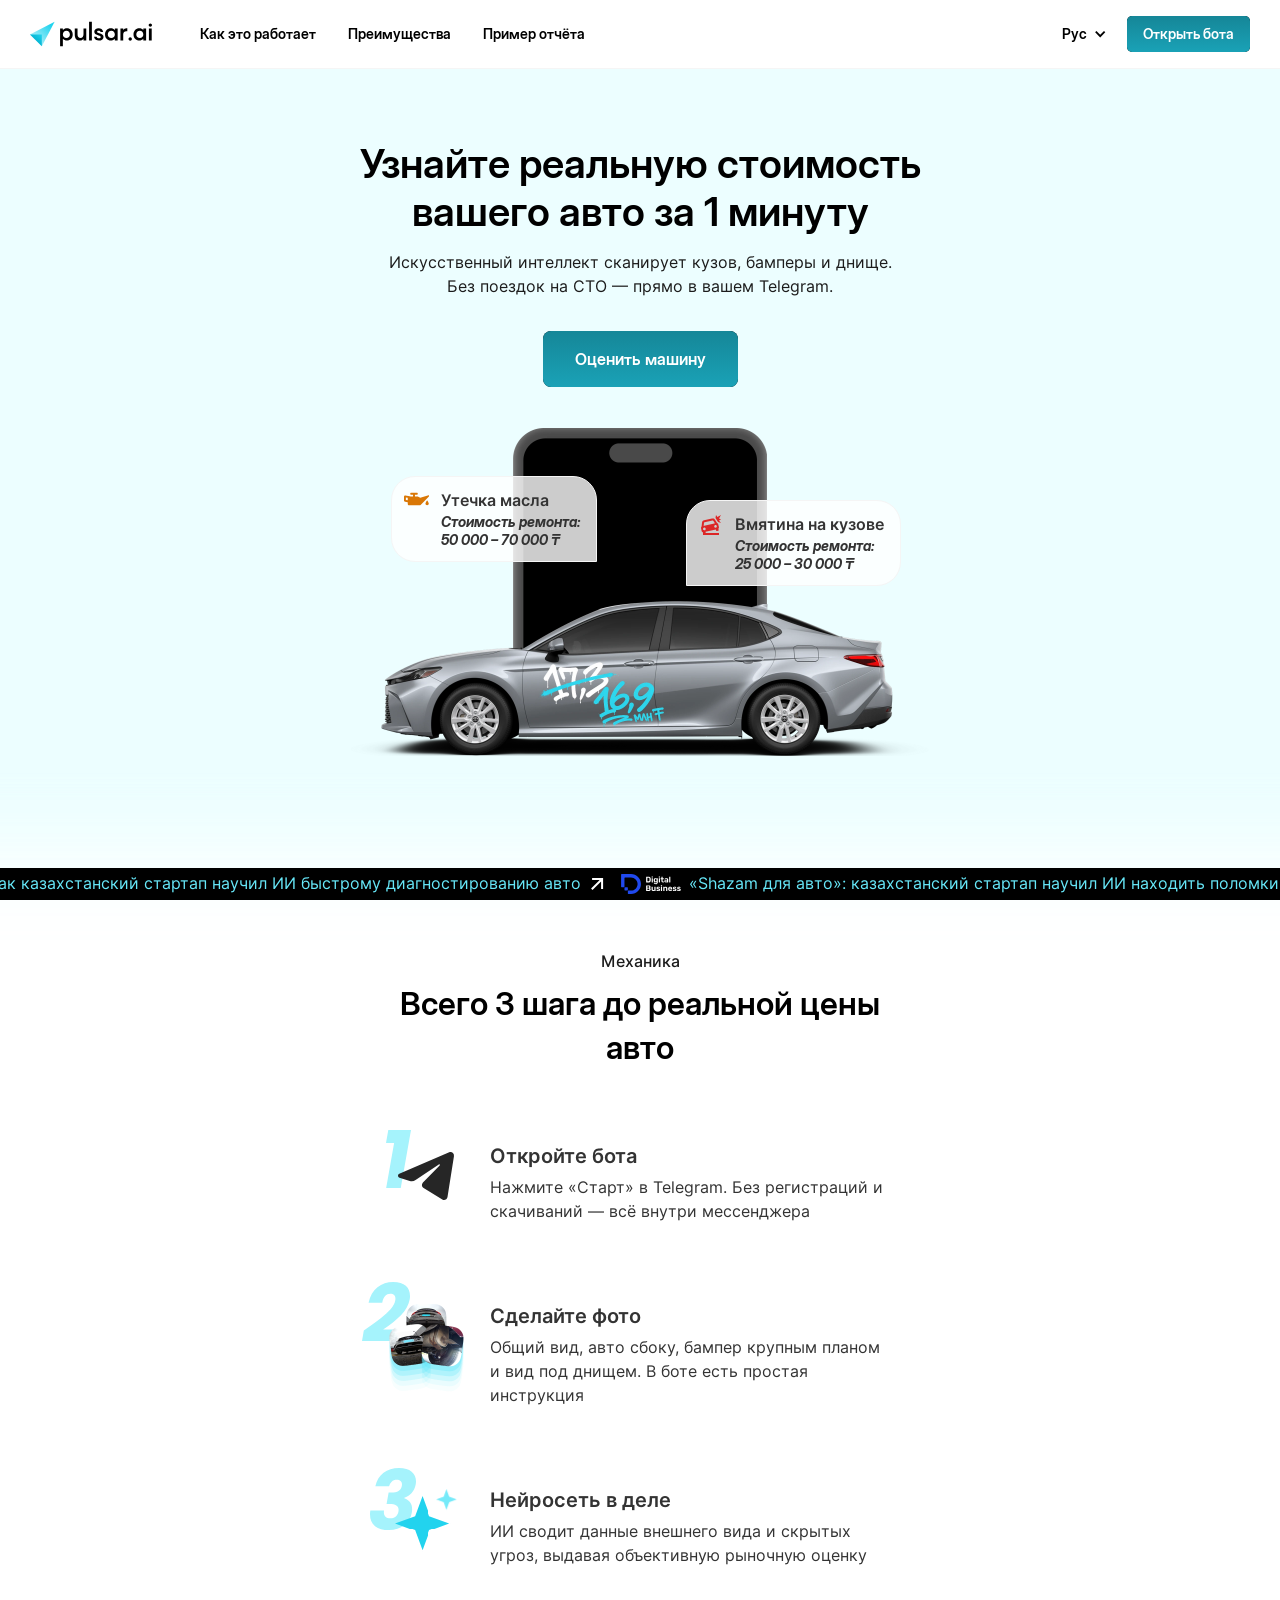
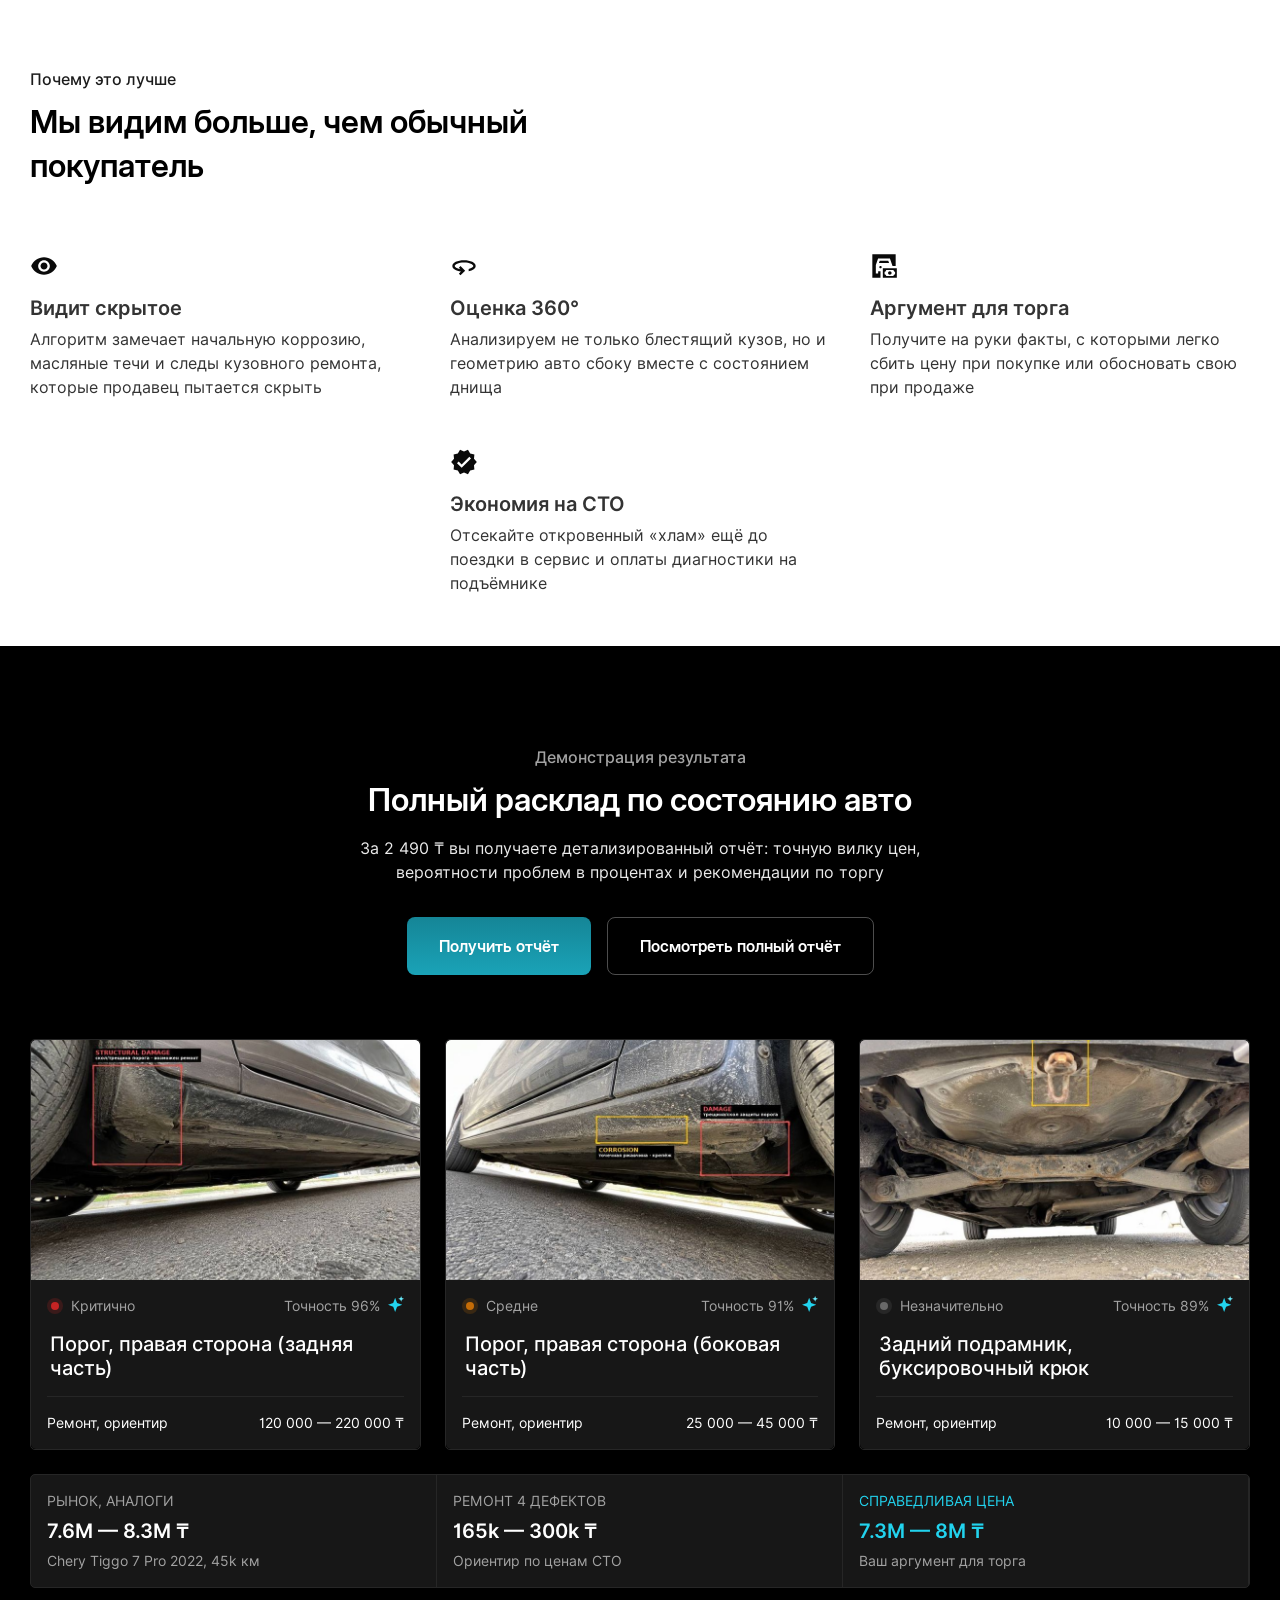
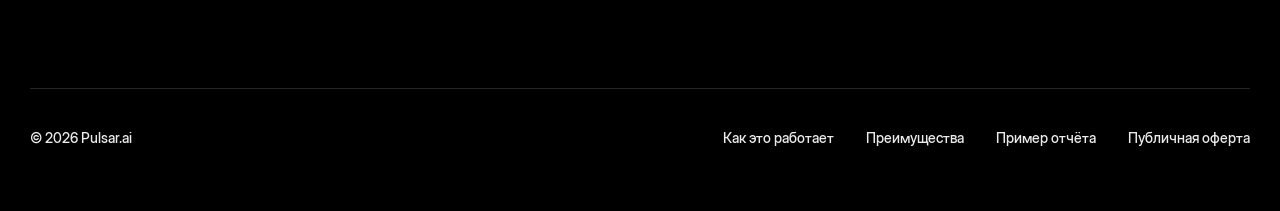
==== commit d09187bf: "Kazakh version (/kz) with Paper edits; mobile media ticker above header Co-Authored-By: Claude Opus " ====
--- a/index.html
+++ b/index.html
@@ -1,4 +1,4 @@
-<!DOCTYPE html><!-- This site was created in Webflow. https://webflow.com --><!-- Last Published: Tue Nov 03 2026 05:20:23 GMT+0000 (Coordinated Universal Time) --><html data-wf-domain="pulsar-ai-5f24578e4e7285b3506d454662c2b.webflow.io" data-wf-page="6a9108107d1c08d838fe1f38" data-wf-site="6a9108107d1c08d838fe1f3b" data-wf-status="1"><head><meta charset="utf-8"/><link href="./" rel="preconnect" crossorigin="anonymous"/><title>Оценка авто за 1 минуту через Telegram. ИИ сканирует авто | Pulsar.ai</title><meta content="Узнайте реальную стоимость вашего авто за 1 минуту. ИИ сканирует кузов, бамперы и днище через Telegram. Без поездок на СТО." name="description"/><meta content="width=device-width, initial-scale=1" name="viewport"/><meta content="Webflow" name="generator"/><link href="assets/pulsar-ai-5f24578e4e7285b3506d454662c2b.webflow.shared.e71da4621.css" rel="stylesheet" type="text/css" crossorigin="anonymous"/><link href="assets/custom.css" rel="stylesheet" type="text/css"/><style>html.w-mod-js:not(.w-mod-ix3) :is(:is(.button_black, .button_black) .button__circle-decor1, :is(.button_white, .button_white) .button__circle-decor, :is(.button_black-small.hide, .button_black-small.hide) .button__circle-decor1, [data-wf-target*='["6a9108107d1c08d838fe1f38","5acc71b6-aaa3-7196-4b12-9d243e6ff6d4"]'], [data-wf-target*='["6a9108107d1c08d838fe1f38","000bf747-5f48-0472-7041-b72a13dcbaec"]'], [data-wf-target*='["6a9108107d1c08d838fe1f38","5acc71b6-aaa3-7196-4b12-9d243e6ff6dc"]'], [data-wf-target*='["6a9108107d1c08d838fe1f38","110ddaeb-babc-3995-3677-36b9c46e0627"]'], [data-wf-target*='["6a9108107d1c08d838fe1f38","5acc71b6-aaa3-7196-4b12-9d243e6ff6e4"]'], [data-wf-target*='["6a9108107d1c08d838fe1f38","98164095-ffe0-bc70-1eef-4a3916dbff03"]'], [data-wf-target*='["6a9108107d1c08d838fe1f38","a2af4274-9b95-871a-2169-a28ffa2eb9e4"]'], .starai-2, .score__indicator) {visibility: hidden !important;}</style><script type="text/javascript">!function(o,c){var n=c.documentElement,t=" w-mod-";n.className+=t+"js",("ontouchstart"in o||o.DocumentTouch&&c instanceof DocumentTouch)&&(n.className+=t+"touch")}(window,document);</script><link href="assets/6aa2a5a3c106a5b3e5770b0f_android-chrome-512x512.png" rel="icon" type="image/png" sizes="32x32" media="(prefers-color-scheme: light)"/><link href="assets/6aa2a5a3c106a5b3e5770b0f_android-chrome-512x512.png" rel="icon" type="image/png" sizes="32x32" media="(prefers-color-scheme: dark)"/><link href="assets/6aa2a5a3ab566407ab44dc35_android-chrome-512x512.png" rel="icon" type="image/png" sizes="48x48"/><link href="assets/6aa2a5a3ccd1c644fdcbb1bd_android-chrome-512x512.png" rel="apple-touch-icon" sizes="180x180"/><link href="assets/6aa2a5a33033318ff4d2f9ba_android-chrome-512x512.png" rel="icon" type="image/png" sizes="192x192"/><link href="assets/6aa2a5a39900c2dea5be379f_android-chrome-512x512.png" rel="icon" type="image/png" sizes="512x512"/><script type="application/ld+json">
+<!DOCTYPE html><!-- This site was created in Webflow. https://webflow.com --><!-- Last Published: Tue Nov 03 2026 05:20:23 GMT+0000 (Coordinated Universal Time) --><html lang="ru" data-wf-domain="pulsar-ai-5f24578e4e7285b3506d454662c2b.webflow.io" data-wf-page="6a9108107d1c08d838fe1f38" data-wf-site="6a9108107d1c08d838fe1f3b" data-wf-status="1"><head><meta charset="utf-8"/><link href="./" rel="preconnect" crossorigin="anonymous"/><title>Оценка авто за 1 минуту через Telegram. ИИ сканирует авто | Pulsar.ai</title><meta content="Узнайте реальную стоимость вашего авто за 1 минуту. ИИ сканирует кузов, бамперы и днище через Telegram. Без поездок на СТО." name="description"/><meta content="width=device-width, initial-scale=1" name="viewport"/><meta content="Webflow" name="generator"/><link href="assets/pulsar-ai-5f24578e4e7285b3506d454662c2b.webflow.shared.e71da4621.css" rel="stylesheet" type="text/css" crossorigin="anonymous"/><link href="assets/custom.css" rel="stylesheet" type="text/css"/><style>html.w-mod-js:not(.w-mod-ix3) :is(:is(.button_black, .button_black) .button__circle-decor1, :is(.button_white, .button_white) .button__circle-decor, :is(.button_black-small.hide, .button_black-small.hide) .button__circle-decor1, [data-wf-target*='["6a9108107d1c08d838fe1f38","5acc71b6-aaa3-7196-4b12-9d243e6ff6d4"]'], [data-wf-target*='["6a9108107d1c08d838fe1f38","000bf747-5f48-0472-7041-b72a13dcbaec"]'], [data-wf-target*='["6a9108107d1c08d838fe1f38","5acc71b6-aaa3-7196-4b12-9d243e6ff6dc"]'], [data-wf-target*='["6a9108107d1c08d838fe1f38","110ddaeb-babc-3995-3677-36b9c46e0627"]'], [data-wf-target*='["6a9108107d1c08d838fe1f38","5acc71b6-aaa3-7196-4b12-9d243e6ff6e4"]'], [data-wf-target*='["6a9108107d1c08d838fe1f38","98164095-ffe0-bc70-1eef-4a3916dbff03"]'], [data-wf-target*='["6a9108107d1c08d838fe1f38","a2af4274-9b95-871a-2169-a28ffa2eb9e4"]'], .starai-2, .score__indicator) {visibility: hidden !important;}</style><script type="text/javascript">!function(o,c){var n=c.documentElement,t=" w-mod-";n.className+=t+"js",("ontouchstart"in o||o.DocumentTouch&&c instanceof DocumentTouch)&&(n.className+=t+"touch")}(window,document);</script><link href="assets/6aa2a5a3c106a5b3e5770b0f_android-chrome-512x512.png" rel="icon" type="image/png" sizes="32x32" media="(prefers-color-scheme: light)"/><link href="assets/6aa2a5a3c106a5b3e5770b0f_android-chrome-512x512.png" rel="icon" type="image/png" sizes="32x32" media="(prefers-color-scheme: dark)"/><link href="assets/6aa2a5a3ab566407ab44dc35_android-chrome-512x512.png" rel="icon" type="image/png" sizes="48x48"/><link href="assets/6aa2a5a3ccd1c644fdcbb1bd_android-chrome-512x512.png" rel="apple-touch-icon" sizes="180x180"/><link href="assets/6aa2a5a33033318ff4d2f9ba_android-chrome-512x512.png" rel="icon" type="image/png" sizes="192x192"/><link href="assets/6aa2a5a39900c2dea5be379f_android-chrome-512x512.png" rel="icon" type="image/png" sizes="512x512"/><script type="application/ld+json">
 {
   "@context": "https://schema.org",
   "@type": "WebPage",
@@ -28,4 +28,4 @@
     "image": "assets/logo.svg"
   }
 }
-</script></head><body class="main-root"><div class="media"><div class="marquee-container"><div class="marquee"><div class="div-block-21"><a href="https://forbes.kz/articles/kak-kazahstanskiy-startap-nauchil-iibystromu-diagnostirovaniyu-avtomobiley" target="_blank" class="marquee-item w-inline-block"><div class="marquee-item__logo-forbes"></div><div class="marquee-item__text-wrap"><div class="description2 marquee-item__text">Как казахстанский стартап научил ИИ быстрому диагностированию авто</div><img src="assets/6a9aa5b7481d4e260c3b7080_north.svg" loading="lazy" alt="" class="marquee-item__icon"/></div></a><a href="https://digitalbusiness.kz/2026-04-02/shazam-dlya-avtomobilya-kazahstanskiy-startap-nauchil-ii-nahodit-polomki-za-2-sekundi/" target="_blank" class="marquee-item w-inline-block"><div class="marquee-item__logo-db"></div><div class="marquee-item__text-wrap"><div class="description2 marquee-item__text">«Shazam для авто»: казахстанский стартап научил ИИ находить поломки за 2 секунды</div><img src="assets/6a9aa5b7481d4e260c3b7080_north.svg" loading="lazy" alt="" class="marquee-item__icon"/></div></a></div><div class="div-block-21"><a href="https://forbes.kz/articles/kak-kazahstanskiy-startap-nauchil-iibystromu-diagnostirovaniyu-avtomobiley" target="_blank" class="marquee-item w-inline-block"><div class="marquee-item__logo-forbes"></div><div class="marquee-item__text-wrap"><div class="description2 marquee-item__text">Как казахстанский стартап научил ИИ быстрому диагностированию авто</div><img src="assets/6a9aa5b7481d4e260c3b7080_north.svg" loading="lazy" alt="" class="marquee-item__icon"/></div></a><a href="https://digitalbusiness.kz/2026-04-02/shazam-dlya-avtomobilya-kazahstanskiy-startap-nauchil-ii-nahodit-polomki-za-2-sekundi/" target="_blank" class="marquee-item w-inline-block"><div class="marquee-item__logo-db"></div><div class="marquee-item__text-wrap"><div class="description2 marquee-item__text">«Shazam для авто»: казахстанский стартап научил ИИ находить поломки за 2 секунды</div><img src="assets/6a9aa5b7481d4e260c3b7080_north.svg" loading="lazy" alt="" class="marquee-item__icon"/></div></a></div><div class="div-block-21"><a href="https://forbes.kz/articles/kak-kazahstanskiy-startap-nauchil-iibystromu-diagnostirovaniyu-avtomobiley" target="_blank" class="marquee-item w-inline-block"><div class="marquee-item__logo-forbes"></div><div class="marquee-item__text-wrap"><div class="description2 marquee-item__text">Как казахстанский стартап научил ИИ быстрому диагностированию авто</div><img src="assets/6a9aa5b7481d4e260c3b7080_north.svg" loading="lazy" alt="" class="marquee-item__icon"/></div></a><a href="https://digitalbusiness.kz/2026-04-02/shazam-dlya-avtomobilya-kazahstanskiy-startap-nauchil-ii-nahodit-polomki-za-2-sekundi/" target="_blank" class="marquee-item w-inline-block"><div class="marquee-item__logo-db"></div><div class="marquee-item__text-wrap"><div class="description2 marquee-item__text">«Shazam для авто»: казахстанский стартап научил ИИ находить поломки за 2 секунды</div><img src="assets/6a9aa5b7481d4e260c3b7080_north.svg" loading="lazy" alt="" class="marquee-item__icon"/></div></a></div></div></div></div><div class="media-mobile"><div class="marquee-container"><div class="marquee"><div class="div-block-22"><a href="https://forbes.kz/articles/kak-kazahstanskiy-startap-nauchil-iibystromu-diagnostirovaniyu-avtomobiley" target="_blank" class="marquee-item w-inline-block"><div class="marquee-item__logo-forbes"></div><div class="marquee-item__text-wrap"><div class="description2 marquee-item__text">Как казахстанский стартап научил ИИ быстрому диагностированию авто</div><img src="assets/6a9aa5b7481d4e260c3b7080_north.svg" loading="lazy" alt="" class="marquee-item__icon"/></div></a><a href="https://digitalbusiness.kz/2026-04-02/shazam-dlya-avtomobilya-kazahstanskiy-startap-nauchil-ii-nahodit-polomki-za-2-sekundi/" target="_blank" class="marquee-item w-inline-block"><div class="marquee-item__logo-db"></div><div class="marquee-item__text-wrap"><div class="description2 marquee-item__text">«Shazam для авто»: казахстанский стартап научил ИИ находить поломки за 2 секунды</div><img src="assets/6a9aa5b7481d4e260c3b7080_north.svg" loading="lazy" alt="" class="marquee-item__icon"/></div></a></div><div class="div-block-22"><a href="https://forbes.kz/articles/kak-kazahstanskiy-startap-nauchil-iibystromu-diagnostirovaniyu-avtomobiley" target="_blank" class="marquee-item w-inline-block"><div class="marquee-item__logo-forbes"></div><div class="marquee-item__text-wrap"><div class="description2 marquee-item__text">Как казахстанский стартап научил ИИ быстрому диагностированию авто</div><img src="assets/6a9aa5b7481d4e260c3b7080_north.svg" loading="lazy" alt="" class="marquee-item__icon"/></div></a><a href="https://digitalbusiness.kz/2026-04-02/shazam-dlya-avtomobilya-kazahstanskiy-startap-nauchil-ii-nahodit-polomki-za-2-sekundi/" target="_blank" class="marquee-item w-inline-block"><div class="marquee-item__logo-db"></div><div class="marquee-item__text-wrap"><div class="description2 marquee-item__text">«Shazam для авто»: казахстанский стартап научил ИИ находить поломки за 2 секунды</div><img src="assets/6a9aa5b7481d4e260c3b7080_north.svg" loading="lazy" alt="" class="marquee-item__icon"/></div></a></div><div class="div-block-22"><a href="https://forbes.kz/articles/kak-kazahstanskiy-startap-nauchil-iibystromu-diagnostirovaniyu-avtomobiley" target="_blank" class="marquee-item w-inline-block"><div class="marquee-item__logo-forbes"></div><div class="marquee-item__text-wrap"><div class="description2 marquee-item__text">Как казахстанский стартап научил ИИ быстрому диагностированию авто</div><img src="assets/6a9aa5b7481d4e260c3b7080_north.svg" loading="lazy" alt="" class="marquee-item__icon"/></div></a><a href="https://digitalbusiness.kz/2026-04-02/shazam-dlya-avtomobilya-kazahstanskiy-startap-nauchil-ii-nahodit-polomki-za-2-sekundi/" target="_blank" class="marquee-item w-inline-block"><div class="marquee-item__logo-db"></div><div class="marquee-item__text-wrap"><div class="description2 marquee-item__text">«Shazam для авто»: казахстанский стартап научил ИИ находить поломки за 2 секунды</div><img src="assets/6a9aa5b7481d4e260c3b7080_north.svg" loading="lazy" alt="" class="marquee-item__icon"/></div></a></div></div></div></div><div data-animation="default" data-collapse="medium" data-duration="400" data-easing="ease" data-easing2="ease" role="banner" class="header w-nav"><div class="container1 w-container"><div class="header__wrap"><div class="div-block-2"><div class="div-block-8"><a href="./" aria-current="page" class="brand w-nav-brand w--current"><img src="assets/logo.svg" loading="lazy" alt="" class="logo_white"/></a><nav role="navigation" class="nav-menu w-nav-menu"><a href="#work" class="text1 header__navigation-item w-nav-link">Как это работает</a><a href="#value" class="text1 header__navigation-item w-nav-link">Преимущества</a><a href="#report" class="text1 header__navigation-item w-nav-link">Пример отчёта</a><a data-w-id="4a80d7cf-d1a5-9208-9df3-ebc52e42f6ac" href="https://t.me/Ipulsar_ai_bot" class="button-text2 button_black-small mobile-menu__button hide-568 w-button">Открыть бота</a></nav></div><div class="div-block"><div data-hover="false" data-delay="0" class="dropdown w-dropdown"><div class="dropdown-toggle w-dropdown-toggle"><div class="icon-2 w-icon-dropdown-toggle"></div><div class="text1 header__language-txt">Рус</div></div><nav class="dropdown-list w-dropdown-list"><a href="./" class="text1 dropdown-item w-dropdown-link">Қаз</a><a href="./" aria-current="page" class="text1 dropdown-item w-dropdown-link w--current">Рус</a></nav></div><div class="header__button-wrap"><a data-w-id="125ee73b-8754-ce80-e896-9b4c0608d968" href="https://t.me/Ipulsar_ai_bot" target="_blank" class="button_black-small hide w-inline-block"><div class="button-text2 button-text_black">Открыть бота<br/></div><div class="button__circle-decor1"></div></a><div class="menu-button w-nav-button"><div class="icon w-icon-nav-menu"></div></div></div></div></div></div></div></div><section id="hero" class="section-hero"><div class="hero-img-wrap"><img src="assets/6aa2974cb56e95d9a5f28c7d_hero-img-mobile3.webp" loading="lazy" width="780" alt="" class="hero-img-mobile"/><div class="hero-img-price"></div></div><div class="w-layout-blockcontainer container1 w-container"><div class="div-block-17"><div class="section-hero__info-wrap"><h1 class="h1 section-hero__title">Узнайте реальную стоимость вашего авто за 1 минуту</h1><div class="description2 section-hero__description">Искусственный интеллект сканирует кузов, бамперы и днище. Без поездок на СТО — прямо в вашем Telegram.</div><img src="assets/6a9108107d1c08d838fe1f48_car2.webp" loading="lazy" alt="" class="section-hero__img-copy"/><a href="https://t.me/Ipulsar_ai_bot" target="_blank" class="button_black w-inline-block"><div class="button-text1 button-text_black">Оценить машину<br/></div><div class="button__circle-decor1"></div></a></div><div class="section-hero__img-wrap"><img src="assets/6aa292aa5bb7e40849ac136f_hero-img1.webp" loading="lazy" alt="" class="hero-img"/><div class="hero-img__message1"><img src="assets/6a911b03cfb4f8cd3141f052_oil.svg" loading="lazy" alt="" class="hero-img__message-icon"/><div><div class="description2 hero-img__message-title">Утечка масла<br/></div><div class="button-text2 hero-img__message-description">Стоимость ремонта: <br/>50 000 – 70 000 ₸</div></div></div><div class="hero-img__message2"><img src="assets/6a911b03a50c021ce4263d07_crash.svg" loading="lazy" alt="" class="hero-img__message-icon"/><div><div class="description2 hero-img__message-title">Вмятина на кузове</div><div class="button-text2 hero-img__message-description">Стоимость ремонта:<br/>25 000 – 30 000 ₸</div></div></div></div></div></div><div class="div-block-5"></div></section><section id="work" class="section-work"><div class="w-layout-blockcontainer container1 w-container"><div class="section-work__wrap"><div class="section-work__heading"><div class="description2 section-work__label">Механика</div><h2 class="h2 section-work__title">Всего 3 шага до реальной цены авто</h2></div><div class="section-work__content-step-wrap"><div class="section-work__content-step"><div class="section-work__content-img-wrap"><img src="assets/6a910d2b61721d2770b2836d_tg.svg" loading="lazy" alt=""/><img src="assets/6a910f121a7c66214725e6cd_1-step.svg" loading="lazy" alt="" class="image-4"/></div><div class="section-work__content-info"><div class="title section-work__content-title">Откройте бота</div><div class="description2 section-work__content-description">Нажмите «Старт» в Telegram. Без регистраций и скачиваний — всё внутри мессенджера</div></div></div><div class="section-work__content-step"><div class="section-work__content-img-wrap"><div class="div-block-4"><img src="assets/6a910d2b7bfc3d89146bfad5_photostep.png" loading="lazy" alt="" class="image-3"/><img src="assets/6a910f123933a690e63d4904_2-step.svg" loading="lazy" alt="" class="image-5"/></div></div><div class="section-work__content-info"><div class="title section-work__content-title">Сделайте фото</div><div class="description2 section-work__content-description">Общий вид, авто сбоку, бампер крупным планом и вид под днищем. В боте есть простая инструкция</div></div></div><div class="section-work__content-step"><div class="section-work__content-img-wrap"><div class="starai-wrap"><div data-wf-target="[[[&quot;6a9108107d1c08d838fe1f38&quot;,&quot;a2af4274-9b95-871a-2169-a28ffa2eb9e4&quot;],[]]]" class="starai-1"></div><div class="starai-2"></div></div><img src="assets/6a910f1283d1eda0f045328d_3-step.svg" loading="lazy" alt="" class="image-6"/></div><div class="section-work__content-info"><div class="title section-work__content-title">Нейросеть в деле</div><div class="description2 section-work__content-description">ИИ сводит данные внешнего вида и скрытых угроз, выдавая объективную рыночную оценку</div></div></div></div></div></div></section><section id="value" class="section-partner"><div class="w-layout-blockcontainer container1 w-container"><div class="section-value__heading"><div class="description2 section-value__label">Почему это лучше</div><div class="h2 section-value__title">Мы видим больше, чем обычный покупатель</div></div><div class="section-value__content-wrap"><div class="section-value__content"><img src="assets/6a9111747bfc3d89146d2033_eye.svg" loading="lazy" alt="" class="section-value__content-icon"/><div class="section-value__content-info"><div class="title section-value__content-title">Видит скрытое</div><div class="description2 section-value__content-description">Алгоритм замечает начальную коррозию, масляные течи и следы кузовного ремонта, которые продавец пытается скрыть</div></div></div><div class="section-value__content"><img src="assets/6a911174f9fcd95c011d88a9_360.svg" loading="lazy" alt="" class="section-value__content-icon"/><div class="section-value__content-info"><div class="title section-value__content-title">Оценка 360°</div><div class="description2 section-value__content-description">Анализируем не только блестящий кузов, но и геометрию авто сбоку вместе с состоянием днища</div></div></div><div class="section-value__content"><img src="assets/6a911174e4c5d27ac796e3a2_money-sharp.svg" loading="lazy" alt="" class="section-value__content-icon"/><div class="section-value__content-info"><div class="title section-value__content-title">Аргумент для торга</div><div class="description2 section-value__content-description">Получите на руки факты, с которыми легко сбить цену при покупке или обосновать свою при продаже</div></div></div><div id="w-node-_0b2b415d-74f6-2b79-b9c9-4dc3cc203b58-38fe1f38" class="section-value__content"><img src="assets/6a911174f0278f39e988c9e0_decagram.svg" loading="lazy" alt="" class="section-value__content-icon"/><div class="section-value__content-info"><div class="title section-value__content-title">Экономия на СТО</div><div class="description2 section-value__content-description">Отсекайте откровенный «хлам» ещё до поездки в сервис и оплаты диагностики на подъёмнике</div></div></div></div></div></section><section id="report" class="section-result"><div class="w-layout-blockcontainer container1 w-container"><div class="section-result__heading"><div class="description2 section-result__label">Демонстрация результата</div><div class="div-block-7"><div class="h2 section-result__title">Полный расклад по состоянию авто</div><div class="description2 section-result__description">За 2 490 ₸ вы получаете детализированный отчёт: точную вилку цен, вероятности проблем в процентах и рекомендации по торгу</div></div><div class="button-wrap"><a href="https://t.me/Ipulsar_ai_bot" target="_blank" class="button_black w-inline-block"><div class="button-text1 button-text_black">Получить отчёт<br/></div><div class="button__circle-decor1"></div></a><a href="full-report.html" class="button_outline w-inline-block"><div class="button-text1 button-text_outline">Посмотреть полный отчёт<br/></div></a></div></div><div class="section-result__table1-wrap"><div class="result-cards"><div class="report-img-wrap"><img src="assets/6a99f05f3b61dc6614ebc7a5_img0.jpeg" loading="lazy" width="Auto" height="Auto" alt="" srcset="assets/6a99f05f3b61dc6614ebc7a5_img0-p-500.jpeg 500w, assets/6a99f05f3b61dc6614ebc7a5_img0-p-800.jpeg 800w, assets/6a99f05f3b61dc6614ebc7a5_img0.jpeg 900w" sizes="(max-width: 479px) 100vw, (max-width: 991px) 437px, 540px" class="report-img"/><div class="report-img__txt-wrap"><div class="report-img__info-top"><div class="report-img__top-wrap"><div class="score__indivator-wrap"><img src="assets/6a99dafb2792032cd81c3b68_red.svg" loading="lazy" alt="" class="score__indicator"/><div class="description3 section-result__table-content-txt">Критично</div></div><div class="score__indivator-wrap"><div class="description3 section-result__table-content-txt">Точность 96%</div><img src="assets/6a99fa967fc26d7e6d3a3946_star.svg" loading="lazy" alt="" class="score__indicator-copy"/></div></div><div class="report-img__info"><div class="title score__title1">Порог, правая сторона (задняя часть)</div></div></div><div class="report-img__price-wrap"><div class="description3 section-result__table-content-txt"><span class="text-span-7">Ремонт, ориентир</span></div><div class="description2 section-result__table-content-description-copy">120 000 — 220 000 ₸</div></div></div></div><div class="report-img-wrap"><img src="assets/6a99f05f3c948d5f2acec973_img00.jpeg" loading="lazy" sizes="(max-width: 479px) 100vw, (max-width: 991px) 437px, 540px" srcset="assets/6a99f05f3c948d5f2acec973_img00-p-500.jpeg 500w, assets/6a99f05f3c948d5f2acec973_img00-p-800.jpeg 800w, assets/6a99f05f3c948d5f2acec973_img00.jpeg 900w" alt="" class="report-img"/><div class="report-img__txt-wrap"><div class="report-img__info-top"><div class="report-img__top-wrap"><div class="score__indivator-wrap"><img src="assets/6a947d4a7ae4baa20e4ce341_Yellow.svg" loading="lazy" alt="" class="score__indicator"/><div class="description3 section-result__table-content-txt">Средне</div></div><div class="score__indivator-wrap"><div class="description3 section-result__table-content-txt">Точность 91%</div><img src="assets/6a99fa967fc26d7e6d3a3946_star.svg" loading="lazy" alt="" class="score__indicator-copy"/></div></div><div class="report-img__info"><div class="title score__title1">Порог, правая сторона (боковая часть)</div></div></div><div class="report-img__price-wrap"><div class="description3 section-result__table-content-txt"><span class="text-span-6">Ремонт, ориентир</span></div><div class="description2 section-result__table-content-description-copy">25 000 — 45 000 ₸</div></div></div></div><div class="report-img-wrap"><img src="assets/6a99f05fd638ca759ee62156_img2.jpeg" loading="lazy" sizes="(max-width: 479px) 100vw, (max-width: 991px) 437px, 540px" srcset="assets/6a99f05fd638ca759ee62156_img2-p-500.jpeg 500w, assets/6a99f05fd638ca759ee62156_img2-p-800.jpeg 800w, assets/6a99f05fd638ca759ee62156_img2.jpeg 900w" alt="" id="photo4" class="report-img"/><div class="report-img__txt-wrap"><div class="report-img__info-top"><div class="report-img__top-wrap"><div class="score__indivator-wrap"><img src="assets/6a99dafbf38ff0e3e2591a8b_grey.svg" loading="lazy" alt="" class="score__indicator"/><div class="description3 section-result__table-content-txt">Незначительно</div></div><div class="score__indivator-wrap"><div class="description3 section-result__table-content-txt">Точность 89%</div><img src="assets/6a99fa967fc26d7e6d3a3946_star.svg" loading="lazy" alt="" class="score__indicator-copy"/></div></div><div class="report-img__info"><div class="title score__title1">Задний подрамник, буксировочный крюк</div></div></div><div class="report-img__price-wrap"><div class="description3 section-result__table-content-txt"><span class="text-span-7">Ремонт, ориентир</span></div><div class="description2 section-result__table-content-description-copy">10 000 — 15 000 ₸</div></div></div></div></div><div class="section-result__table1"><div class="section-result__table1-bottom"><div class="table-top__text-wrap2"><div class="description3 section-result__table-content-txt">РЫНОК, АНАЛОГИ</div><div class="title score__title"><strong>7.6M — 8.3M ₸</strong></div><div class="description3 section-result__table-content-txt">Chery Tiggo 7 Pro 2022, 45k км</div></div><div class="table-top__text-wrap2"><div class="description3 section-result__table-content-txt">РЕМОНТ 4 ДЕФЕКТОВ</div><div class="title score__title"><strong>165k — 300k ₸</strong></div><div class="description3 section-result__table-content-txt">Ориентир по ценам СТО</div></div><div id="w-node-_5acc71b6-aaa3-7196-4b12-9d243e6ff6fa-38fe1f38" class="table-top__text-wrap2"><div class="description3 section-result__table-content-txt"><span class="text-span-8">СПРАВЕДЛИВАЯ ЦЕНА</span></div><div class="title score__title"><span class="text-span-2"><strong>7.3M — 8M ₸</strong></span></div><div class="description3 section-result__table-content-txt">Ваш аргумент для торга</div></div></div></div></div></div></section><section class="section-economics"><div class="w-layout-blockcontainer container1 w-container"><div class="section-economics__wrap"><h2 class="h2-1 section-economics__title">SmartRail <strong>Economics</strong></h2><img src="assets/6a9108107d1c08d838fe1f52_SmartRail.webp" loading="lazy" alt="" class="section-economics__img"/><div class="section-economics__description-wrap"><div class="description2 section-economics__description">1x SmartRail: 500–1,000 scans / month → 10 000–20 000 AED</div><div class="description2 section-economics__description">10x SmartRail: 5,000–10,000 scans / month → 100 000–200 000 AED</div></div></div></div></section><section class="section-exclusive"><div class="w-layout-blockcontainer container1 w-container"><div class="section-exclusive__wrap"><img src="assets/6a9108107d1c08d838fe1f6a_dubaicity1.webp" loading="lazy" sizes="144px" srcset="assets/6a9108107d1c08d838fe1f6a_dubaicity1-p-500.webp 500w, assets/6a9108107d1c08d838fe1f6a_dubaicity1-p-800.webp 800w, assets/6a9108107d1c08d838fe1f6a_dubaicity1-p-1080.webp 1080w, assets/6a9108107d1c08d838fe1f6a_dubaicity1.webp 2366w" alt="" class="section-exclusive__img"/><div class="section-exclusive__info"><h2 class="h2 section-exclusive__title">Partners-only access</h2><div class="section-exclusive__description-wrap"><div class="description2 section-exclusive__description">SmartRails prices from 18,000 AED</div></div></div></div></div></section><section class="footer"><div class="w-layout-blockcontainer container1 w-container"><div class="div-block-6"><div class="divider"></div><div class="footer__wrap"><div class="text1-1 footer__text">© 2026 Pulsar.ai</div><div class="footer__link-wrap"><a href="#work" class="text1-1 footer__link-item">Как это работает</a><a href="#value" class="text1-1 footer__link-item">Преимущества</a><a href="#report" class="text1-1 footer__link-item">Пример отчёта</a><a href="public-offer.html" class="text1-1 footer__link-item">Публичная оферта</a></div></div></div></div></section><script src="assets/jquery-3.5.1.min.dc5e7f18c8.js" type="text/javascript" crossorigin="anonymous"></script><script src="assets/webflow.schunk.f383f5e6d5965c7d.js" type="text/javascript" crossorigin="anonymous"></script><script src="assets/webflow.schunk.8dd9c1c3f1a47925.js" type="text/javascript" crossorigin="anonymous"></script><script src="assets/webflow.schunk.7699861e0a389f15.js" type="text/javascript" crossorigin="anonymous"></script><script src="assets/webflow.8f35e8e4.3f2886c7a41b18d7.js" type="text/javascript" crossorigin="anonymous"></script><script src="assets/gsap.min.js" type="text/javascript"></script></body></html>+</script></head><body class="main-root"><div class="media"><div class="marquee-container"><div class="marquee"><div class="div-block-21"><a href="https://forbes.kz/articles/kak-kazahstanskiy-startap-nauchil-iibystromu-diagnostirovaniyu-avtomobiley" target="_blank" class="marquee-item w-inline-block"><div class="marquee-item__logo-forbes"></div><div class="marquee-item__text-wrap"><div class="description2 marquee-item__text">Как казахстанский стартап научил ИИ быстрому диагностированию авто</div><img src="assets/6a9aa5b7481d4e260c3b7080_north.svg" loading="lazy" alt="" class="marquee-item__icon"/></div></a><a href="https://digitalbusiness.kz/2026-04-02/shazam-dlya-avtomobilya-kazahstanskiy-startap-nauchil-ii-nahodit-polomki-za-2-sekundi/" target="_blank" class="marquee-item w-inline-block"><div class="marquee-item__logo-db"></div><div class="marquee-item__text-wrap"><div class="description2 marquee-item__text">«Shazam для авто»: казахстанский стартап научил ИИ находить поломки за 2 секунды</div><img src="assets/6a9aa5b7481d4e260c3b7080_north.svg" loading="lazy" alt="" class="marquee-item__icon"/></div></a></div><div class="div-block-21"><a href="https://forbes.kz/articles/kak-kazahstanskiy-startap-nauchil-iibystromu-diagnostirovaniyu-avtomobiley" target="_blank" class="marquee-item w-inline-block"><div class="marquee-item__logo-forbes"></div><div class="marquee-item__text-wrap"><div class="description2 marquee-item__text">Как казахстанский стартап научил ИИ быстрому диагностированию авто</div><img src="assets/6a9aa5b7481d4e260c3b7080_north.svg" loading="lazy" alt="" class="marquee-item__icon"/></div></a><a href="https://digitalbusiness.kz/2026-04-02/shazam-dlya-avtomobilya-kazahstanskiy-startap-nauchil-ii-nahodit-polomki-za-2-sekundi/" target="_blank" class="marquee-item w-inline-block"><div class="marquee-item__logo-db"></div><div class="marquee-item__text-wrap"><div class="description2 marquee-item__text">«Shazam для авто»: казахстанский стартап научил ИИ находить поломки за 2 секунды</div><img src="assets/6a9aa5b7481d4e260c3b7080_north.svg" loading="lazy" alt="" class="marquee-item__icon"/></div></a></div><div class="div-block-21"><a href="https://forbes.kz/articles/kak-kazahstanskiy-startap-nauchil-iibystromu-diagnostirovaniyu-avtomobiley" target="_blank" class="marquee-item w-inline-block"><div class="marquee-item__logo-forbes"></div><div class="marquee-item__text-wrap"><div class="description2 marquee-item__text">Как казахстанский стартап научил ИИ быстрому диагностированию авто</div><img src="assets/6a9aa5b7481d4e260c3b7080_north.svg" loading="lazy" alt="" class="marquee-item__icon"/></div></a><a href="https://digitalbusiness.kz/2026-04-02/shazam-dlya-avtomobilya-kazahstanskiy-startap-nauchil-ii-nahodit-polomki-za-2-sekundi/" target="_blank" class="marquee-item w-inline-block"><div class="marquee-item__logo-db"></div><div class="marquee-item__text-wrap"><div class="description2 marquee-item__text">«Shazam для авто»: казахстанский стартап научил ИИ находить поломки за 2 секунды</div><img src="assets/6a9aa5b7481d4e260c3b7080_north.svg" loading="lazy" alt="" class="marquee-item__icon"/></div></a></div></div></div></div><div class="media-mobile"><div class="marquee-container"><div class="marquee"><div class="div-block-22"><a href="https://forbes.kz/articles/kak-kazahstanskiy-startap-nauchil-iibystromu-diagnostirovaniyu-avtomobiley" target="_blank" class="marquee-item w-inline-block"><div class="marquee-item__logo-forbes"></div><div class="marquee-item__text-wrap"><div class="description2 marquee-item__text">Как казахстанский стартап научил ИИ быстрому диагностированию авто</div><img src="assets/6a9aa5b7481d4e260c3b7080_north.svg" loading="lazy" alt="" class="marquee-item__icon"/></div></a><a href="https://digitalbusiness.kz/2026-04-02/shazam-dlya-avtomobilya-kazahstanskiy-startap-nauchil-ii-nahodit-polomki-za-2-sekundi/" target="_blank" class="marquee-item w-inline-block"><div class="marquee-item__logo-db"></div><div class="marquee-item__text-wrap"><div class="description2 marquee-item__text">«Shazam для авто»: казахстанский стартап научил ИИ находить поломки за 2 секунды</div><img src="assets/6a9aa5b7481d4e260c3b7080_north.svg" loading="lazy" alt="" class="marquee-item__icon"/></div></a></div><div class="div-block-22"><a href="https://forbes.kz/articles/kak-kazahstanskiy-startap-nauchil-iibystromu-diagnostirovaniyu-avtomobiley" target="_blank" class="marquee-item w-inline-block"><div class="marquee-item__logo-forbes"></div><div class="marquee-item__text-wrap"><div class="description2 marquee-item__text">Как казахстанский стартап научил ИИ быстрому диагностированию авто</div><img src="assets/6a9aa5b7481d4e260c3b7080_north.svg" loading="lazy" alt="" class="marquee-item__icon"/></div></a><a href="https://digitalbusiness.kz/2026-04-02/shazam-dlya-avtomobilya-kazahstanskiy-startap-nauchil-ii-nahodit-polomki-za-2-sekundi/" target="_blank" class="marquee-item w-inline-block"><div class="marquee-item__logo-db"></div><div class="marquee-item__text-wrap"><div class="description2 marquee-item__text">«Shazam для авто»: казахстанский стартап научил ИИ находить поломки за 2 секунды</div><img src="assets/6a9aa5b7481d4e260c3b7080_north.svg" loading="lazy" alt="" class="marquee-item__icon"/></div></a></div><div class="div-block-22"><a href="https://forbes.kz/articles/kak-kazahstanskiy-startap-nauchil-iibystromu-diagnostirovaniyu-avtomobiley" target="_blank" class="marquee-item w-inline-block"><div class="marquee-item__logo-forbes"></div><div class="marquee-item__text-wrap"><div class="description2 marquee-item__text">Как казахстанский стартап научил ИИ быстрому диагностированию авто</div><img src="assets/6a9aa5b7481d4e260c3b7080_north.svg" loading="lazy" alt="" class="marquee-item__icon"/></div></a><a href="https://digitalbusiness.kz/2026-04-02/shazam-dlya-avtomobilya-kazahstanskiy-startap-nauchil-ii-nahodit-polomki-za-2-sekundi/" target="_blank" class="marquee-item w-inline-block"><div class="marquee-item__logo-db"></div><div class="marquee-item__text-wrap"><div class="description2 marquee-item__text">«Shazam для авто»: казахстанский стартап научил ИИ находить поломки за 2 секунды</div><img src="assets/6a9aa5b7481d4e260c3b7080_north.svg" loading="lazy" alt="" class="marquee-item__icon"/></div></a></div></div></div></div><div data-animation="default" data-collapse="medium" data-duration="400" data-easing="ease" data-easing2="ease" role="banner" class="header w-nav"><div class="container1 w-container"><div class="header__wrap"><div class="div-block-2"><div class="div-block-8"><a href="./" aria-current="page" class="brand w-nav-brand w--current"><img src="assets/logo.svg" loading="lazy" alt="" class="logo_white"/></a><nav role="navigation" class="nav-menu w-nav-menu"><a href="#work" class="text1 header__navigation-item w-nav-link">Как это работает</a><a href="#value" class="text1 header__navigation-item w-nav-link">Преимущества</a><a href="#report" class="text1 header__navigation-item w-nav-link">Пример отчёта</a><a data-w-id="4a80d7cf-d1a5-9208-9df3-ebc52e42f6ac" href="https://t.me/Ipulsar_ai_bot" class="button-text2 button_black-small mobile-menu__button hide-568 w-button">Открыть бота</a></nav></div><div class="div-block"><div data-hover="false" data-delay="0" class="dropdown w-dropdown"><div class="dropdown-toggle w-dropdown-toggle"><div class="icon-2 w-icon-dropdown-toggle"></div><div class="text1 header__language-txt">Рус</div></div><nav class="dropdown-list w-dropdown-list"><a href="kz/" class="text1 dropdown-item w-dropdown-link">Қаз</a><a href="./" aria-current="page" class="text1 dropdown-item w-dropdown-link w--current">Рус</a></nav></div><div class="header__button-wrap"><a data-w-id="125ee73b-8754-ce80-e896-9b4c0608d968" href="https://t.me/Ipulsar_ai_bot" target="_blank" class="button_black-small hide w-inline-block"><div class="button-text2 button-text_black">Открыть бота<br/></div><div class="button__circle-decor1"></div></a><div class="menu-button w-nav-button"><div class="icon w-icon-nav-menu"></div></div></div></div></div></div></div></div><section id="hero" class="section-hero"><div class="hero-img-wrap"><img src="assets/6aa2974cb56e95d9a5f28c7d_hero-img-mobile3.webp" loading="lazy" width="780" alt="" class="hero-img-mobile"/><div class="hero-img-price"></div></div><div class="w-layout-blockcontainer container1 w-container"><div class="div-block-17"><div class="section-hero__info-wrap"><h1 class="h1 section-hero__title">Узнайте реальную стоимость вашего авто за 1 минуту</h1><div class="description2 section-hero__description">Искусственный интеллект сканирует кузов, бамперы и днище. Без поездок на СТО — прямо в вашем Telegram.</div><img src="assets/6a9108107d1c08d838fe1f48_car2.webp" loading="lazy" alt="" class="section-hero__img-copy"/><a href="https://t.me/Ipulsar_ai_bot" target="_blank" class="button_black w-inline-block"><div class="button-text1 button-text_black">Оценить машину<br/></div><div class="button__circle-decor1"></div></a></div><div class="section-hero__img-wrap"><img src="assets/6aa292aa5bb7e40849ac136f_hero-img1.webp" loading="lazy" alt="" class="hero-img"/><div class="hero-img__message1"><img src="assets/6a911b03cfb4f8cd3141f052_oil.svg" loading="lazy" alt="" class="hero-img__message-icon"/><div><div class="description2 hero-img__message-title">Утечка масла<br/></div><div class="button-text2 hero-img__message-description">Стоимость ремонта: <br/>50 000 – 70 000 ₸</div></div></div><div class="hero-img__message2"><img src="assets/6a911b03a50c021ce4263d07_crash.svg" loading="lazy" alt="" class="hero-img__message-icon"/><div><div class="description2 hero-img__message-title">Вмятина на кузове</div><div class="button-text2 hero-img__message-description">Стоимость ремонта:<br/>25 000 – 30 000 ₸</div></div></div></div></div></div><div class="div-block-5"></div></section><section id="work" class="section-work"><div class="w-layout-blockcontainer container1 w-container"><div class="section-work__wrap"><div class="section-work__heading"><div class="description2 section-work__label">Механика</div><h2 class="h2 section-work__title">Всего 3 шага до реальной цены авто</h2></div><div class="section-work__content-step-wrap"><div class="section-work__content-step"><div class="section-work__content-img-wrap"><img src="assets/6a910d2b61721d2770b2836d_tg.svg" loading="lazy" alt=""/><img src="assets/6a910f121a7c66214725e6cd_1-step.svg" loading="lazy" alt="" class="image-4"/></div><div class="section-work__content-info"><div class="title section-work__content-title">Откройте бота</div><div class="description2 section-work__content-description">Нажмите «Старт» в Telegram. Без регистраций и скачиваний — всё внутри мессенджера</div></div></div><div class="section-work__content-step"><div class="section-work__content-img-wrap"><div class="div-block-4"><img src="assets/6a910d2b7bfc3d89146bfad5_photostep.png" loading="lazy" alt="" class="image-3"/><img src="assets/6a910f123933a690e63d4904_2-step.svg" loading="lazy" alt="" class="image-5"/></div></div><div class="section-work__content-info"><div class="title section-work__content-title">Сделайте фото</div><div class="description2 section-work__content-description">Общий вид, авто сбоку, бампер крупным планом и вид под днищем. В боте есть простая инструкция</div></div></div><div class="section-work__content-step"><div class="section-work__content-img-wrap"><div class="starai-wrap"><div data-wf-target="[[[&quot;6a9108107d1c08d838fe1f38&quot;,&quot;a2af4274-9b95-871a-2169-a28ffa2eb9e4&quot;],[]]]" class="starai-1"></div><div class="starai-2"></div></div><img src="assets/6a910f1283d1eda0f045328d_3-step.svg" loading="lazy" alt="" class="image-6"/></div><div class="section-work__content-info"><div class="title section-work__content-title">Нейросеть в деле</div><div class="description2 section-work__content-description">ИИ сводит данные внешнего вида и скрытых угроз, выдавая объективную рыночную оценку</div></div></div></div></div></div></section><section id="value" class="section-partner"><div class="w-layout-blockcontainer container1 w-container"><div class="section-value__heading"><div class="description2 section-value__label">Почему это лучше</div><div class="h2 section-value__title">Мы видим больше, чем обычный покупатель</div></div><div class="section-value__content-wrap"><div class="section-value__content"><img src="assets/6a9111747bfc3d89146d2033_eye.svg" loading="lazy" alt="" class="section-value__content-icon"/><div class="section-value__content-info"><div class="title section-value__content-title">Видит скрытое</div><div class="description2 section-value__content-description">Алгоритм замечает начальную коррозию, масляные течи и следы кузовного ремонта, которые продавец пытается скрыть</div></div></div><div class="section-value__content"><img src="assets/6a911174f9fcd95c011d88a9_360.svg" loading="lazy" alt="" class="section-value__content-icon"/><div class="section-value__content-info"><div class="title section-value__content-title">Оценка 360°</div><div class="description2 section-value__content-description">Анализируем не только блестящий кузов, но и геометрию авто сбоку вместе с состоянием днища</div></div></div><div class="section-value__content"><img src="assets/6a911174e4c5d27ac796e3a2_money-sharp.svg" loading="lazy" alt="" class="section-value__content-icon"/><div class="section-value__content-info"><div class="title section-value__content-title">Аргумент для торга</div><div class="description2 section-value__content-description">Получите на руки факты, с которыми легко сбить цену при покупке или обосновать свою при продаже</div></div></div><div id="w-node-_0b2b415d-74f6-2b79-b9c9-4dc3cc203b58-38fe1f38" class="section-value__content"><img src="assets/6a911174f0278f39e988c9e0_decagram.svg" loading="lazy" alt="" class="section-value__content-icon"/><div class="section-value__content-info"><div class="title section-value__content-title">Экономия на СТО</div><div class="description2 section-value__content-description">Отсекайте откровенный «хлам» ещё до поездки в сервис и оплаты диагностики на подъёмнике</div></div></div></div></div></section><section id="report" class="section-result"><div class="w-layout-blockcontainer container1 w-container"><div class="section-result__heading"><div class="description2 section-result__label">Демонстрация результата</div><div class="div-block-7"><div class="h2 section-result__title">Полный расклад по состоянию авто</div><div class="description2 section-result__description">За 2 490 ₸ вы получаете детализированный отчёт: точную вилку цен, вероятности проблем в процентах и рекомендации по торгу</div></div><div class="button-wrap"><a href="https://t.me/Ipulsar_ai_bot" target="_blank" class="button_black w-inline-block"><div class="button-text1 button-text_black">Получить отчёт<br/></div><div class="button__circle-decor1"></div></a><a href="full-report.html" class="button_outline w-inline-block"><div class="button-text1 button-text_outline">Посмотреть полный отчёт<br/></div></a></div></div><div class="section-result__table1-wrap"><div class="result-cards"><div class="report-img-wrap"><img src="assets/6a99f05f3b61dc6614ebc7a5_img0.jpeg" loading="lazy" width="Auto" height="Auto" alt="" srcset="assets/6a99f05f3b61dc6614ebc7a5_img0-p-500.jpeg 500w, assets/6a99f05f3b61dc6614ebc7a5_img0-p-800.jpeg 800w, assets/6a99f05f3b61dc6614ebc7a5_img0.jpeg 900w" sizes="(max-width: 479px) 100vw, (max-width: 991px) 437px, 540px" class="report-img"/><div class="report-img__txt-wrap"><div class="report-img__info-top"><div class="report-img__top-wrap"><div class="score__indivator-wrap"><img src="assets/6a99dafb2792032cd81c3b68_red.svg" loading="lazy" alt="" class="score__indicator"/><div class="description3 section-result__table-content-txt">Критично</div></div><div class="score__indivator-wrap"><div class="description3 section-result__table-content-txt">Точность 96%</div><img src="assets/6a99fa967fc26d7e6d3a3946_star.svg" loading="lazy" alt="" class="score__indicator-copy"/></div></div><div class="report-img__info"><div class="title score__title1">Порог, правая сторона (задняя часть)</div></div></div><div class="report-img__price-wrap"><div class="description3 section-result__table-content-txt"><span class="text-span-7">Ремонт, ориентир</span></div><div class="description2 section-result__table-content-description-copy">120 000 — 220 000 ₸</div></div></div></div><div class="report-img-wrap"><img src="assets/6a99f05f3c948d5f2acec973_img00.jpeg" loading="lazy" sizes="(max-width: 479px) 100vw, (max-width: 991px) 437px, 540px" srcset="assets/6a99f05f3c948d5f2acec973_img00-p-500.jpeg 500w, assets/6a99f05f3c948d5f2acec973_img00-p-800.jpeg 800w, assets/6a99f05f3c948d5f2acec973_img00.jpeg 900w" alt="" class="report-img"/><div class="report-img__txt-wrap"><div class="report-img__info-top"><div class="report-img__top-wrap"><div class="score__indivator-wrap"><img src="assets/6a947d4a7ae4baa20e4ce341_Yellow.svg" loading="lazy" alt="" class="score__indicator"/><div class="description3 section-result__table-content-txt">Средне</div></div><div class="score__indivator-wrap"><div class="description3 section-result__table-content-txt">Точность 91%</div><img src="assets/6a99fa967fc26d7e6d3a3946_star.svg" loading="lazy" alt="" class="score__indicator-copy"/></div></div><div class="report-img__info"><div class="title score__title1">Порог, правая сторона (боковая часть)</div></div></div><div class="report-img__price-wrap"><div class="description3 section-result__table-content-txt"><span class="text-span-6">Ремонт, ориентир</span></div><div class="description2 section-result__table-content-description-copy">25 000 — 45 000 ₸</div></div></div></div><div class="report-img-wrap"><img src="assets/6a99f05fd638ca759ee62156_img2.jpeg" loading="lazy" sizes="(max-width: 479px) 100vw, (max-width: 991px) 437px, 540px" srcset="assets/6a99f05fd638ca759ee62156_img2-p-500.jpeg 500w, assets/6a99f05fd638ca759ee62156_img2-p-800.jpeg 800w, assets/6a99f05fd638ca759ee62156_img2.jpeg 900w" alt="" id="photo4" class="report-img"/><div class="report-img__txt-wrap"><div class="report-img__info-top"><div class="report-img__top-wrap"><div class="score__indivator-wrap"><img src="assets/6a99dafbf38ff0e3e2591a8b_grey.svg" loading="lazy" alt="" class="score__indicator"/><div class="description3 section-result__table-content-txt">Незначительно</div></div><div class="score__indivator-wrap"><div class="description3 section-result__table-content-txt">Точность 89%</div><img src="assets/6a99fa967fc26d7e6d3a3946_star.svg" loading="lazy" alt="" class="score__indicator-copy"/></div></div><div class="report-img__info"><div class="title score__title1">Задний подрамник, буксировочный крюк</div></div></div><div class="report-img__price-wrap"><div class="description3 section-result__table-content-txt"><span class="text-span-7">Ремонт, ориентир</span></div><div class="description2 section-result__table-content-description-copy">10 000 — 15 000 ₸</div></div></div></div></div><div class="section-result__table1"><div class="section-result__table1-bottom"><div class="table-top__text-wrap2"><div class="description3 section-result__table-content-txt">РЫНОК, АНАЛОГИ</div><div class="title score__title"><strong>7.6M — 8.3M ₸</strong></div><div class="description3 section-result__table-content-txt">Chery Tiggo 7 Pro 2022, 45k км</div></div><div class="table-top__text-wrap2"><div class="description3 section-result__table-content-txt">РЕМОНТ 4 ДЕФЕКТОВ</div><div class="title score__title"><strong>165k — 300k ₸</strong></div><div class="description3 section-result__table-content-txt">Ориентир по ценам СТО</div></div><div id="w-node-_5acc71b6-aaa3-7196-4b12-9d243e6ff6fa-38fe1f38" class="table-top__text-wrap2"><div class="description3 section-result__table-content-txt"><span class="text-span-8">СПРАВЕДЛИВАЯ ЦЕНА</span></div><div class="title score__title"><span class="text-span-2"><strong>7.3M — 8M ₸</strong></span></div><div class="description3 section-result__table-content-txt">Ваш аргумент для торга</div></div></div></div></div></div></section><section class="section-economics"><div class="w-layout-blockcontainer container1 w-container"><div class="section-economics__wrap"><h2 class="h2-1 section-economics__title">SmartRail <strong>Economics</strong></h2><img src="assets/6a9108107d1c08d838fe1f52_SmartRail.webp" loading="lazy" alt="" class="section-economics__img"/><div class="section-economics__description-wrap"><div class="description2 section-economics__description">1x SmartRail: 500–1,000 scans / month → 10 000–20 000 AED</div><div class="description2 section-economics__description">10x SmartRail: 5,000–10,000 scans / month → 100 000–200 000 AED</div></div></div></div></section><section class="section-exclusive"><div class="w-layout-blockcontainer container1 w-container"><div class="section-exclusive__wrap"><img src="assets/6a9108107d1c08d838fe1f6a_dubaicity1.webp" loading="lazy" sizes="144px" srcset="assets/6a9108107d1c08d838fe1f6a_dubaicity1-p-500.webp 500w, assets/6a9108107d1c08d838fe1f6a_dubaicity1-p-800.webp 800w, assets/6a9108107d1c08d838fe1f6a_dubaicity1-p-1080.webp 1080w, assets/6a9108107d1c08d838fe1f6a_dubaicity1.webp 2366w" alt="" class="section-exclusive__img"/><div class="section-exclusive__info"><h2 class="h2 section-exclusive__title">Partners-only access</h2><div class="section-exclusive__description-wrap"><div class="description2 section-exclusive__description">SmartRails prices from 18,000 AED</div></div></div></div></div></section><section class="footer"><div class="w-layout-blockcontainer container1 w-container"><div class="div-block-6"><div class="divider"></div><div class="footer__wrap"><div class="text1-1 footer__text">© 2026 Pulsar.ai</div><div class="footer__link-wrap"><a href="#work" class="text1-1 footer__link-item">Как это работает</a><a href="#value" class="text1-1 footer__link-item">Преимущества</a><a href="#report" class="text1-1 footer__link-item">Пример отчёта</a><a href="public-offer.html" class="text1-1 footer__link-item">Публичная оферта</a></div></div></div></div></section><script src="assets/jquery-3.5.1.min.dc5e7f18c8.js" type="text/javascript" crossorigin="anonymous"></script><script src="assets/webflow.schunk.f383f5e6d5965c7d.js" type="text/javascript" crossorigin="anonymous"></script><script src="assets/webflow.schunk.8dd9c1c3f1a47925.js" type="text/javascript" crossorigin="anonymous"></script><script src="assets/webflow.schunk.7699861e0a389f15.js" type="text/javascript" crossorigin="anonymous"></script><script src="assets/webflow.8f35e8e4.3f2886c7a41b18d7.js" type="text/javascript" crossorigin="anonymous"></script><script src="assets/gsap.min.js" type="text/javascript"></script></body></html>
--- a/assets/custom.css
+++ b/assets/custom.css
@@ -15,3 +15,15 @@
 }
 @media (max-width:767px){.result-cards{grid-template-columns:1fr}.result-cards .report-img{height:200px}}
 .w-webflow-badge{display:none!important}
+/* Hero: full viewport height on every breakpoint */
+.section-hero{height:100vh;height:100svh;min-height:720px}
+/* Keep the hero composition centred under the header on tall screens */
+@media (min-width:992px){.section-hero{padding-top:max(100px,calc(69px + (100svh - 69px - 690px) / 2))}}
+@media (min-width:768px) and (max-width:991px){.section-hero{padding-top:max(100px,calc(69px + (100svh - 69px - 600px) / 2))}}
+/* Mobile: media ticker pinned to the very top, header right below it */
+@media (max-width:767px){
+  .media-mobile{align-items:flex-start;height:auto;top:0;padding-top:0}
+  body:has(.media-mobile) .header{top:32px}
+  .section-hero{padding-top:108px}
+  .section-hero__img-wrap,.hero-img-wrap{transform:translateY(32px)}
+}
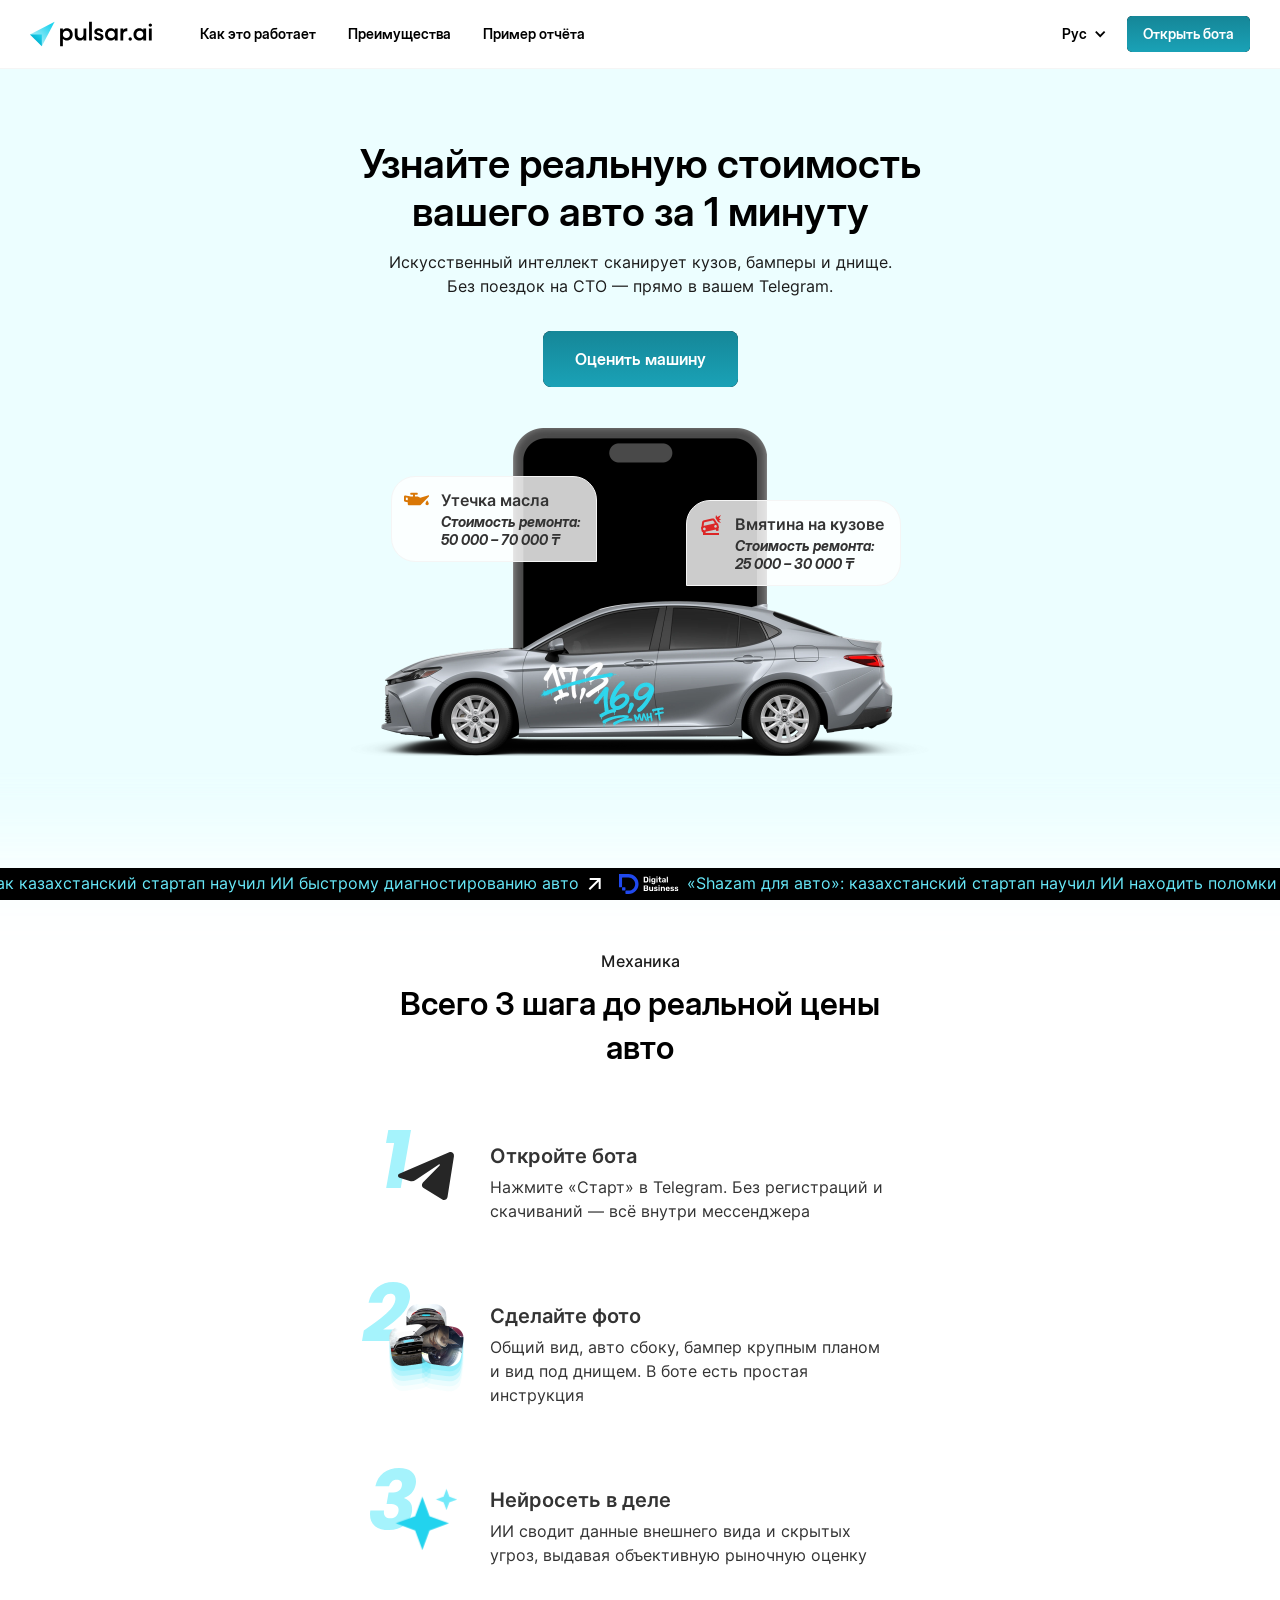
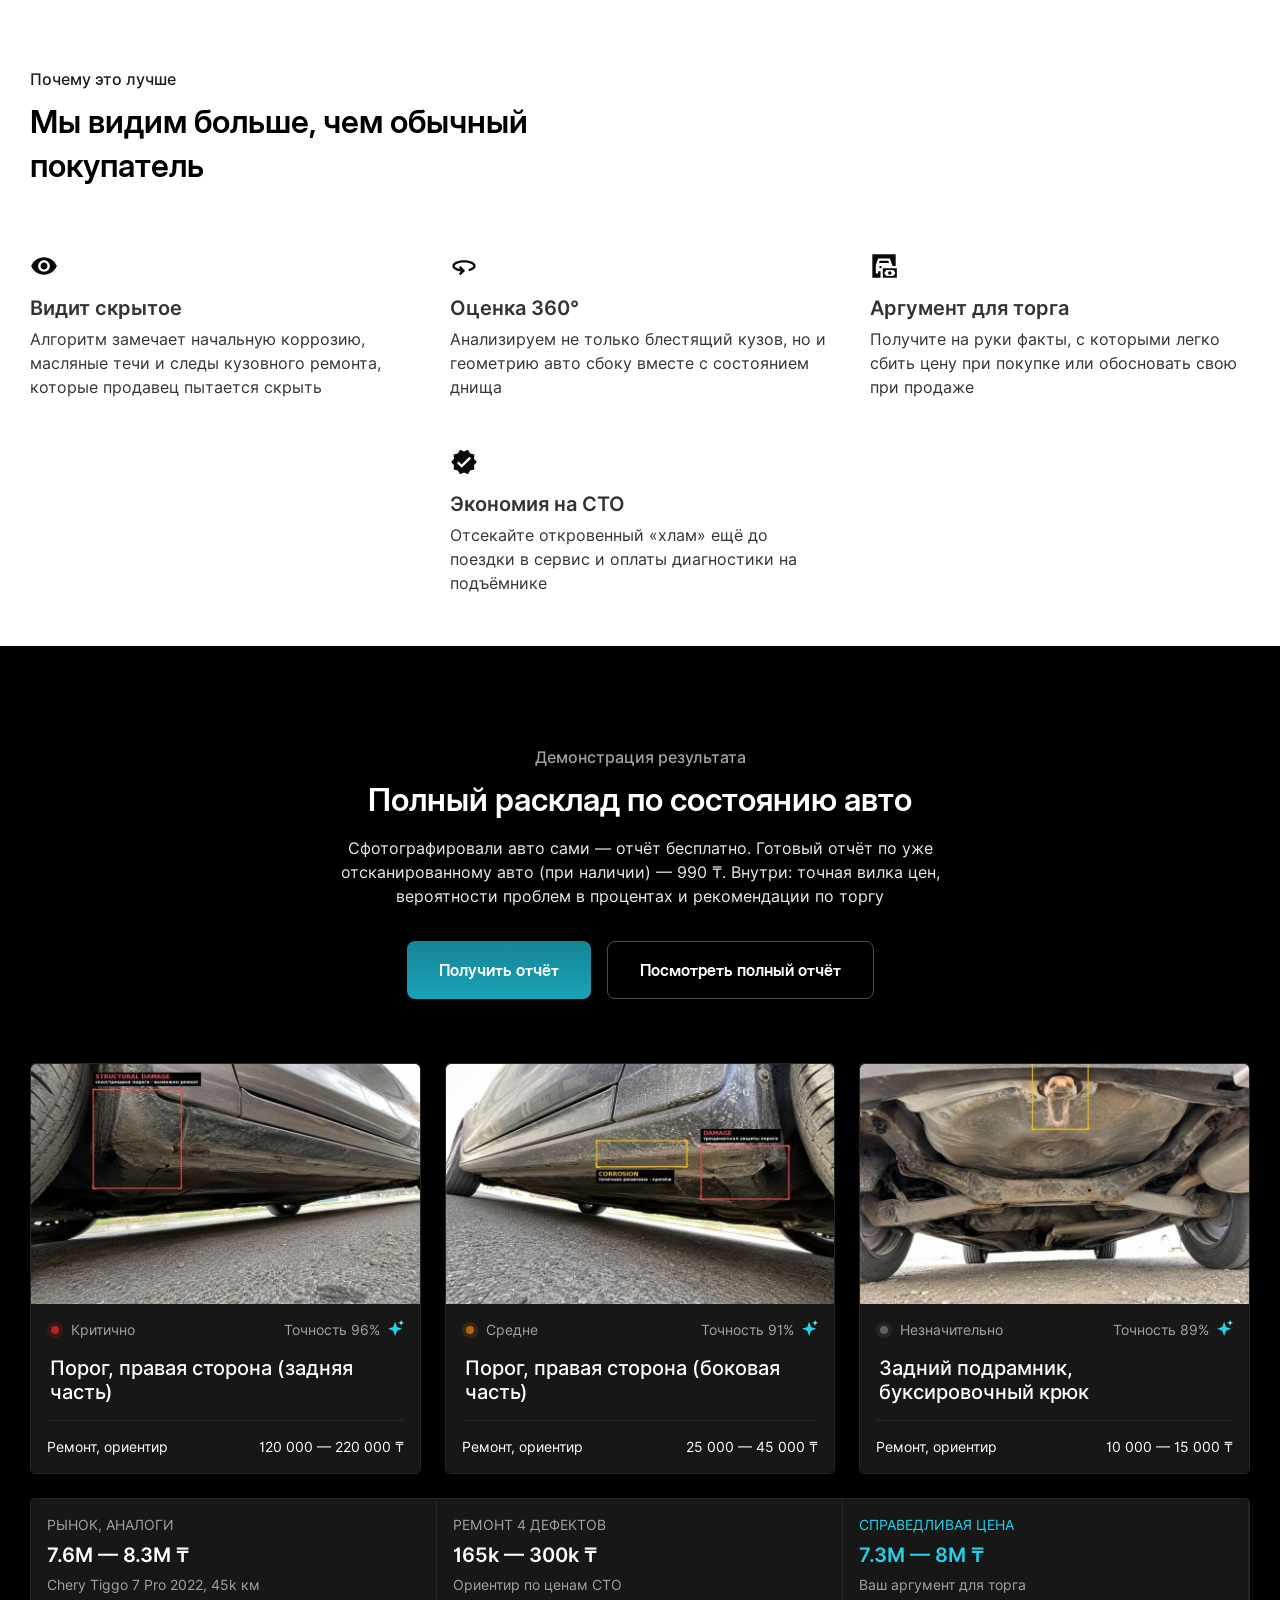
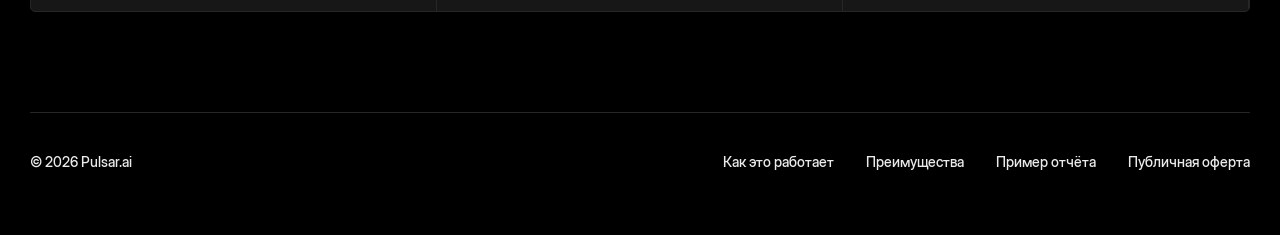
==== commit 5f804ac7: "Pricing: free for own photos, 990 ₸ for a ready report Co-Authored-By: Claude Opus 5.5 <noreply@anth" ====
--- a/index.html
+++ b/index.html
@@ -12,12 +12,7 @@
     "applicationCategory": "BusinessApplication",
     "operatingSystem": "Telegram",
     "description": "ИИ-бот для оценки состояния и стоимости автомобиля через фотографии в Telegram",
-    "offers": {
-      "@type": "Offer",
-      "price": "2490",
-      "priceCurrency": "KZT",
-      "description": "Детализированный отчёт: точная вилка цен, вероятности проблем в процентах и рекомендации по торгу"
-    },
+    "offers": [ { "@type": "Offer", "price": "0", "priceCurrency": "KZT", "description": "Отчёт по своим фото — бесплатно" }, { "@type": "Offer", "price": "990", "priceCurrency": "KZT", "description": "Готовый отчёт по уже отсканированному авто (при наличии)" } ],
     "featureList": [
       "Сканирование кузова, бамперов и днища автомобиля",
       "Обнаружение скрытых дефектов: коррозия, масляные течи, следы ремонта",
@@ -28,4 +23,4 @@
     "image": "assets/logo.svg"
   }
 }
-</script></head><body class="main-root"><div class="media"><div class="marquee-container"><div class="marquee"><div class="div-block-21"><a href="https://forbes.kz/articles/kak-kazahstanskiy-startap-nauchil-iibystromu-diagnostirovaniyu-avtomobiley" target="_blank" class="marquee-item w-inline-block"><div class="marquee-item__logo-forbes"></div><div class="marquee-item__text-wrap"><div class="description2 marquee-item__text">Как казахстанский стартап научил ИИ быстрому диагностированию авто</div><img src="assets/6a9aa5b7481d4e260c3b7080_north.svg" loading="lazy" alt="" class="marquee-item__icon"/></div></a><a href="https://digitalbusiness.kz/2026-04-02/shazam-dlya-avtomobilya-kazahstanskiy-startap-nauchil-ii-nahodit-polomki-za-2-sekundi/" target="_blank" class="marquee-item w-inline-block"><div class="marquee-item__logo-db"></div><div class="marquee-item__text-wrap"><div class="description2 marquee-item__text">«Shazam для авто»: казахстанский стартап научил ИИ находить поломки за 2 секунды</div><img src="assets/6a9aa5b7481d4e260c3b7080_north.svg" loading="lazy" alt="" class="marquee-item__icon"/></div></a></div><div class="div-block-21"><a href="https://forbes.kz/articles/kak-kazahstanskiy-startap-nauchil-iibystromu-diagnostirovaniyu-avtomobiley" target="_blank" class="marquee-item w-inline-block"><div class="marquee-item__logo-forbes"></div><div class="marquee-item__text-wrap"><div class="description2 marquee-item__text">Как казахстанский стартап научил ИИ быстрому диагностированию авто</div><img src="assets/6a9aa5b7481d4e260c3b7080_north.svg" loading="lazy" alt="" class="marquee-item__icon"/></div></a><a href="https://digitalbusiness.kz/2026-04-02/shazam-dlya-avtomobilya-kazahstanskiy-startap-nauchil-ii-nahodit-polomki-za-2-sekundi/" target="_blank" class="marquee-item w-inline-block"><div class="marquee-item__logo-db"></div><div class="marquee-item__text-wrap"><div class="description2 marquee-item__text">«Shazam для авто»: казахстанский стартап научил ИИ находить поломки за 2 секунды</div><img src="assets/6a9aa5b7481d4e260c3b7080_north.svg" loading="lazy" alt="" class="marquee-item__icon"/></div></a></div><div class="div-block-21"><a href="https://forbes.kz/articles/kak-kazahstanskiy-startap-nauchil-iibystromu-diagnostirovaniyu-avtomobiley" target="_blank" class="marquee-item w-inline-block"><div class="marquee-item__logo-forbes"></div><div class="marquee-item__text-wrap"><div class="description2 marquee-item__text">Как казахстанский стартап научил ИИ быстрому диагностированию авто</div><img src="assets/6a9aa5b7481d4e260c3b7080_north.svg" loading="lazy" alt="" class="marquee-item__icon"/></div></a><a href="https://digitalbusiness.kz/2026-04-02/shazam-dlya-avtomobilya-kazahstanskiy-startap-nauchil-ii-nahodit-polomki-za-2-sekundi/" target="_blank" class="marquee-item w-inline-block"><div class="marquee-item__logo-db"></div><div class="marquee-item__text-wrap"><div class="description2 marquee-item__text">«Shazam для авто»: казахстанский стартап научил ИИ находить поломки за 2 секунды</div><img src="assets/6a9aa5b7481d4e260c3b7080_north.svg" loading="lazy" alt="" class="marquee-item__icon"/></div></a></div></div></div></div><div class="media-mobile"><div class="marquee-container"><div class="marquee"><div class="div-block-22"><a href="https://forbes.kz/articles/kak-kazahstanskiy-startap-nauchil-iibystromu-diagnostirovaniyu-avtomobiley" target="_blank" class="marquee-item w-inline-block"><div class="marquee-item__logo-forbes"></div><div class="marquee-item__text-wrap"><div class="description2 marquee-item__text">Как казахстанский стартап научил ИИ быстрому диагностированию авто</div><img src="assets/6a9aa5b7481d4e260c3b7080_north.svg" loading="lazy" alt="" class="marquee-item__icon"/></div></a><a href="https://digitalbusiness.kz/2026-04-02/shazam-dlya-avtomobilya-kazahstanskiy-startap-nauchil-ii-nahodit-polomki-za-2-sekundi/" target="_blank" class="marquee-item w-inline-block"><div class="marquee-item__logo-db"></div><div class="marquee-item__text-wrap"><div class="description2 marquee-item__text">«Shazam для авто»: казахстанский стартап научил ИИ находить поломки за 2 секунды</div><img src="assets/6a9aa5b7481d4e260c3b7080_north.svg" loading="lazy" alt="" class="marquee-item__icon"/></div></a></div><div class="div-block-22"><a href="https://forbes.kz/articles/kak-kazahstanskiy-startap-nauchil-iibystromu-diagnostirovaniyu-avtomobiley" target="_blank" class="marquee-item w-inline-block"><div class="marquee-item__logo-forbes"></div><div class="marquee-item__text-wrap"><div class="description2 marquee-item__text">Как казахстанский стартап научил ИИ быстрому диагностированию авто</div><img src="assets/6a9aa5b7481d4e260c3b7080_north.svg" loading="lazy" alt="" class="marquee-item__icon"/></div></a><a href="https://digitalbusiness.kz/2026-04-02/shazam-dlya-avtomobilya-kazahstanskiy-startap-nauchil-ii-nahodit-polomki-za-2-sekundi/" target="_blank" class="marquee-item w-inline-block"><div class="marquee-item__logo-db"></div><div class="marquee-item__text-wrap"><div class="description2 marquee-item__text">«Shazam для авто»: казахстанский стартап научил ИИ находить поломки за 2 секунды</div><img src="assets/6a9aa5b7481d4e260c3b7080_north.svg" loading="lazy" alt="" class="marquee-item__icon"/></div></a></div><div class="div-block-22"><a href="https://forbes.kz/articles/kak-kazahstanskiy-startap-nauchil-iibystromu-diagnostirovaniyu-avtomobiley" target="_blank" class="marquee-item w-inline-block"><div class="marquee-item__logo-forbes"></div><div class="marquee-item__text-wrap"><div class="description2 marquee-item__text">Как казахстанский стартап научил ИИ быстрому диагностированию авто</div><img src="assets/6a9aa5b7481d4e260c3b7080_north.svg" loading="lazy" alt="" class="marquee-item__icon"/></div></a><a href="https://digitalbusiness.kz/2026-04-02/shazam-dlya-avtomobilya-kazahstanskiy-startap-nauchil-ii-nahodit-polomki-za-2-sekundi/" target="_blank" class="marquee-item w-inline-block"><div class="marquee-item__logo-db"></div><div class="marquee-item__text-wrap"><div class="description2 marquee-item__text">«Shazam для авто»: казахстанский стартап научил ИИ находить поломки за 2 секунды</div><img src="assets/6a9aa5b7481d4e260c3b7080_north.svg" loading="lazy" alt="" class="marquee-item__icon"/></div></a></div></div></div></div><div data-animation="default" data-collapse="medium" data-duration="400" data-easing="ease" data-easing2="ease" role="banner" class="header w-nav"><div class="container1 w-container"><div class="header__wrap"><div class="div-block-2"><div class="div-block-8"><a href="./" aria-current="page" class="brand w-nav-brand w--current"><img src="assets/logo.svg" loading="lazy" alt="" class="logo_white"/></a><nav role="navigation" class="nav-menu w-nav-menu"><a href="#work" class="text1 header__navigation-item w-nav-link">Как это работает</a><a href="#value" class="text1 header__navigation-item w-nav-link">Преимущества</a><a href="#report" class="text1 header__navigation-item w-nav-link">Пример отчёта</a><a data-w-id="4a80d7cf-d1a5-9208-9df3-ebc52e42f6ac" href="https://t.me/Ipulsar_ai_bot" class="button-text2 button_black-small mobile-menu__button hide-568 w-button">Открыть бота</a></nav></div><div class="div-block"><div data-hover="false" data-delay="0" class="dropdown w-dropdown"><div class="dropdown-toggle w-dropdown-toggle"><div class="icon-2 w-icon-dropdown-toggle"></div><div class="text1 header__language-txt">Рус</div></div><nav class="dropdown-list w-dropdown-list"><a href="kz/" class="text1 dropdown-item w-dropdown-link">Қаз</a><a href="./" aria-current="page" class="text1 dropdown-item w-dropdown-link w--current">Рус</a></nav></div><div class="header__button-wrap"><a data-w-id="125ee73b-8754-ce80-e896-9b4c0608d968" href="https://t.me/Ipulsar_ai_bot" target="_blank" class="button_black-small hide w-inline-block"><div class="button-text2 button-text_black">Открыть бота<br/></div><div class="button__circle-decor1"></div></a><div class="menu-button w-nav-button"><div class="icon w-icon-nav-menu"></div></div></div></div></div></div></div></div><section id="hero" class="section-hero"><div class="hero-img-wrap"><img src="assets/6aa2974cb56e95d9a5f28c7d_hero-img-mobile3.webp" loading="lazy" width="780" alt="" class="hero-img-mobile"/><div class="hero-img-price"></div></div><div class="w-layout-blockcontainer container1 w-container"><div class="div-block-17"><div class="section-hero__info-wrap"><h1 class="h1 section-hero__title">Узнайте реальную стоимость вашего авто за 1 минуту</h1><div class="description2 section-hero__description">Искусственный интеллект сканирует кузов, бамперы и днище. Без поездок на СТО — прямо в вашем Telegram.</div><img src="assets/6a9108107d1c08d838fe1f48_car2.webp" loading="lazy" alt="" class="section-hero__img-copy"/><a href="https://t.me/Ipulsar_ai_bot" target="_blank" class="button_black w-inline-block"><div class="button-text1 button-text_black">Оценить машину<br/></div><div class="button__circle-decor1"></div></a></div><div class="section-hero__img-wrap"><img src="assets/6aa292aa5bb7e40849ac136f_hero-img1.webp" loading="lazy" alt="" class="hero-img"/><div class="hero-img__message1"><img src="assets/6a911b03cfb4f8cd3141f052_oil.svg" loading="lazy" alt="" class="hero-img__message-icon"/><div><div class="description2 hero-img__message-title">Утечка масла<br/></div><div class="button-text2 hero-img__message-description">Стоимость ремонта: <br/>50 000 – 70 000 ₸</div></div></div><div class="hero-img__message2"><img src="assets/6a911b03a50c021ce4263d07_crash.svg" loading="lazy" alt="" class="hero-img__message-icon"/><div><div class="description2 hero-img__message-title">Вмятина на кузове</div><div class="button-text2 hero-img__message-description">Стоимость ремонта:<br/>25 000 – 30 000 ₸</div></div></div></div></div></div><div class="div-block-5"></div></section><section id="work" class="section-work"><div class="w-layout-blockcontainer container1 w-container"><div class="section-work__wrap"><div class="section-work__heading"><div class="description2 section-work__label">Механика</div><h2 class="h2 section-work__title">Всего 3 шага до реальной цены авто</h2></div><div class="section-work__content-step-wrap"><div class="section-work__content-step"><div class="section-work__content-img-wrap"><img src="assets/6a910d2b61721d2770b2836d_tg.svg" loading="lazy" alt=""/><img src="assets/6a910f121a7c66214725e6cd_1-step.svg" loading="lazy" alt="" class="image-4"/></div><div class="section-work__content-info"><div class="title section-work__content-title">Откройте бота</div><div class="description2 section-work__content-description">Нажмите «Старт» в Telegram. Без регистраций и скачиваний — всё внутри мессенджера</div></div></div><div class="section-work__content-step"><div class="section-work__content-img-wrap"><div class="div-block-4"><img src="assets/6a910d2b7bfc3d89146bfad5_photostep.png" loading="lazy" alt="" class="image-3"/><img src="assets/6a910f123933a690e63d4904_2-step.svg" loading="lazy" alt="" class="image-5"/></div></div><div class="section-work__content-info"><div class="title section-work__content-title">Сделайте фото</div><div class="description2 section-work__content-description">Общий вид, авто сбоку, бампер крупным планом и вид под днищем. В боте есть простая инструкция</div></div></div><div class="section-work__content-step"><div class="section-work__content-img-wrap"><div class="starai-wrap"><div data-wf-target="[[[&quot;6a9108107d1c08d838fe1f38&quot;,&quot;a2af4274-9b95-871a-2169-a28ffa2eb9e4&quot;],[]]]" class="starai-1"></div><div class="starai-2"></div></div><img src="assets/6a910f1283d1eda0f045328d_3-step.svg" loading="lazy" alt="" class="image-6"/></div><div class="section-work__content-info"><div class="title section-work__content-title">Нейросеть в деле</div><div class="description2 section-work__content-description">ИИ сводит данные внешнего вида и скрытых угроз, выдавая объективную рыночную оценку</div></div></div></div></div></div></section><section id="value" class="section-partner"><div class="w-layout-blockcontainer container1 w-container"><div class="section-value__heading"><div class="description2 section-value__label">Почему это лучше</div><div class="h2 section-value__title">Мы видим больше, чем обычный покупатель</div></div><div class="section-value__content-wrap"><div class="section-value__content"><img src="assets/6a9111747bfc3d89146d2033_eye.svg" loading="lazy" alt="" class="section-value__content-icon"/><div class="section-value__content-info"><div class="title section-value__content-title">Видит скрытое</div><div class="description2 section-value__content-description">Алгоритм замечает начальную коррозию, масляные течи и следы кузовного ремонта, которые продавец пытается скрыть</div></div></div><div class="section-value__content"><img src="assets/6a911174f9fcd95c011d88a9_360.svg" loading="lazy" alt="" class="section-value__content-icon"/><div class="section-value__content-info"><div class="title section-value__content-title">Оценка 360°</div><div class="description2 section-value__content-description">Анализируем не только блестящий кузов, но и геометрию авто сбоку вместе с состоянием днища</div></div></div><div class="section-value__content"><img src="assets/6a911174e4c5d27ac796e3a2_money-sharp.svg" loading="lazy" alt="" class="section-value__content-icon"/><div class="section-value__content-info"><div class="title section-value__content-title">Аргумент для торга</div><div class="description2 section-value__content-description">Получите на руки факты, с которыми легко сбить цену при покупке или обосновать свою при продаже</div></div></div><div id="w-node-_0b2b415d-74f6-2b79-b9c9-4dc3cc203b58-38fe1f38" class="section-value__content"><img src="assets/6a911174f0278f39e988c9e0_decagram.svg" loading="lazy" alt="" class="section-value__content-icon"/><div class="section-value__content-info"><div class="title section-value__content-title">Экономия на СТО</div><div class="description2 section-value__content-description">Отсекайте откровенный «хлам» ещё до поездки в сервис и оплаты диагностики на подъёмнике</div></div></div></div></div></section><section id="report" class="section-result"><div class="w-layout-blockcontainer container1 w-container"><div class="section-result__heading"><div class="description2 section-result__label">Демонстрация результата</div><div class="div-block-7"><div class="h2 section-result__title">Полный расклад по состоянию авто</div><div class="description2 section-result__description">За 2 490 ₸ вы получаете детализированный отчёт: точную вилку цен, вероятности проблем в процентах и рекомендации по торгу</div></div><div class="button-wrap"><a href="https://t.me/Ipulsar_ai_bot" target="_blank" class="button_black w-inline-block"><div class="button-text1 button-text_black">Получить отчёт<br/></div><div class="button__circle-decor1"></div></a><a href="full-report.html" class="button_outline w-inline-block"><div class="button-text1 button-text_outline">Посмотреть полный отчёт<br/></div></a></div></div><div class="section-result__table1-wrap"><div class="result-cards"><div class="report-img-wrap"><img src="assets/6a99f05f3b61dc6614ebc7a5_img0.jpeg" loading="lazy" width="Auto" height="Auto" alt="" srcset="assets/6a99f05f3b61dc6614ebc7a5_img0-p-500.jpeg 500w, assets/6a99f05f3b61dc6614ebc7a5_img0-p-800.jpeg 800w, assets/6a99f05f3b61dc6614ebc7a5_img0.jpeg 900w" sizes="(max-width: 479px) 100vw, (max-width: 991px) 437px, 540px" class="report-img"/><div class="report-img__txt-wrap"><div class="report-img__info-top"><div class="report-img__top-wrap"><div class="score__indivator-wrap"><img src="assets/6a99dafb2792032cd81c3b68_red.svg" loading="lazy" alt="" class="score__indicator"/><div class="description3 section-result__table-content-txt">Критично</div></div><div class="score__indivator-wrap"><div class="description3 section-result__table-content-txt">Точность 96%</div><img src="assets/6a99fa967fc26d7e6d3a3946_star.svg" loading="lazy" alt="" class="score__indicator-copy"/></div></div><div class="report-img__info"><div class="title score__title1">Порог, правая сторона (задняя часть)</div></div></div><div class="report-img__price-wrap"><div class="description3 section-result__table-content-txt"><span class="text-span-7">Ремонт, ориентир</span></div><div class="description2 section-result__table-content-description-copy">120 000 — 220 000 ₸</div></div></div></div><div class="report-img-wrap"><img src="assets/6a99f05f3c948d5f2acec973_img00.jpeg" loading="lazy" sizes="(max-width: 479px) 100vw, (max-width: 991px) 437px, 540px" srcset="assets/6a99f05f3c948d5f2acec973_img00-p-500.jpeg 500w, assets/6a99f05f3c948d5f2acec973_img00-p-800.jpeg 800w, assets/6a99f05f3c948d5f2acec973_img00.jpeg 900w" alt="" class="report-img"/><div class="report-img__txt-wrap"><div class="report-img__info-top"><div class="report-img__top-wrap"><div class="score__indivator-wrap"><img src="assets/6a947d4a7ae4baa20e4ce341_Yellow.svg" loading="lazy" alt="" class="score__indicator"/><div class="description3 section-result__table-content-txt">Средне</div></div><div class="score__indivator-wrap"><div class="description3 section-result__table-content-txt">Точность 91%</div><img src="assets/6a99fa967fc26d7e6d3a3946_star.svg" loading="lazy" alt="" class="score__indicator-copy"/></div></div><div class="report-img__info"><div class="title score__title1">Порог, правая сторона (боковая часть)</div></div></div><div class="report-img__price-wrap"><div class="description3 section-result__table-content-txt"><span class="text-span-6">Ремонт, ориентир</span></div><div class="description2 section-result__table-content-description-copy">25 000 — 45 000 ₸</div></div></div></div><div class="report-img-wrap"><img src="assets/6a99f05fd638ca759ee62156_img2.jpeg" loading="lazy" sizes="(max-width: 479px) 100vw, (max-width: 991px) 437px, 540px" srcset="assets/6a99f05fd638ca759ee62156_img2-p-500.jpeg 500w, assets/6a99f05fd638ca759ee62156_img2-p-800.jpeg 800w, assets/6a99f05fd638ca759ee62156_img2.jpeg 900w" alt="" id="photo4" class="report-img"/><div class="report-img__txt-wrap"><div class="report-img__info-top"><div class="report-img__top-wrap"><div class="score__indivator-wrap"><img src="assets/6a99dafbf38ff0e3e2591a8b_grey.svg" loading="lazy" alt="" class="score__indicator"/><div class="description3 section-result__table-content-txt">Незначительно</div></div><div class="score__indivator-wrap"><div class="description3 section-result__table-content-txt">Точность 89%</div><img src="assets/6a99fa967fc26d7e6d3a3946_star.svg" loading="lazy" alt="" class="score__indicator-copy"/></div></div><div class="report-img__info"><div class="title score__title1">Задний подрамник, буксировочный крюк</div></div></div><div class="report-img__price-wrap"><div class="description3 section-result__table-content-txt"><span class="text-span-7">Ремонт, ориентир</span></div><div class="description2 section-result__table-content-description-copy">10 000 — 15 000 ₸</div></div></div></div></div><div class="section-result__table1"><div class="section-result__table1-bottom"><div class="table-top__text-wrap2"><div class="description3 section-result__table-content-txt">РЫНОК, АНАЛОГИ</div><div class="title score__title"><strong>7.6M — 8.3M ₸</strong></div><div class="description3 section-result__table-content-txt">Chery Tiggo 7 Pro 2022, 45k км</div></div><div class="table-top__text-wrap2"><div class="description3 section-result__table-content-txt">РЕМОНТ 4 ДЕФЕКТОВ</div><div class="title score__title"><strong>165k — 300k ₸</strong></div><div class="description3 section-result__table-content-txt">Ориентир по ценам СТО</div></div><div id="w-node-_5acc71b6-aaa3-7196-4b12-9d243e6ff6fa-38fe1f38" class="table-top__text-wrap2"><div class="description3 section-result__table-content-txt"><span class="text-span-8">СПРАВЕДЛИВАЯ ЦЕНА</span></div><div class="title score__title"><span class="text-span-2"><strong>7.3M — 8M ₸</strong></span></div><div class="description3 section-result__table-content-txt">Ваш аргумент для торга</div></div></div></div></div></div></section><section class="section-economics"><div class="w-layout-blockcontainer container1 w-container"><div class="section-economics__wrap"><h2 class="h2-1 section-economics__title">SmartRail <strong>Economics</strong></h2><img src="assets/6a9108107d1c08d838fe1f52_SmartRail.webp" loading="lazy" alt="" class="section-economics__img"/><div class="section-economics__description-wrap"><div class="description2 section-economics__description">1x SmartRail: 500–1,000 scans / month → 10 000–20 000 AED</div><div class="description2 section-economics__description">10x SmartRail: 5,000–10,000 scans / month → 100 000–200 000 AED</div></div></div></div></section><section class="section-exclusive"><div class="w-layout-blockcontainer container1 w-container"><div class="section-exclusive__wrap"><img src="assets/6a9108107d1c08d838fe1f6a_dubaicity1.webp" loading="lazy" sizes="144px" srcset="assets/6a9108107d1c08d838fe1f6a_dubaicity1-p-500.webp 500w, assets/6a9108107d1c08d838fe1f6a_dubaicity1-p-800.webp 800w, assets/6a9108107d1c08d838fe1f6a_dubaicity1-p-1080.webp 1080w, assets/6a9108107d1c08d838fe1f6a_dubaicity1.webp 2366w" alt="" class="section-exclusive__img"/><div class="section-exclusive__info"><h2 class="h2 section-exclusive__title">Partners-only access</h2><div class="section-exclusive__description-wrap"><div class="description2 section-exclusive__description">SmartRails prices from 18,000 AED</div></div></div></div></div></section><section class="footer"><div class="w-layout-blockcontainer container1 w-container"><div class="div-block-6"><div class="divider"></div><div class="footer__wrap"><div class="text1-1 footer__text">© 2026 Pulsar.ai</div><div class="footer__link-wrap"><a href="#work" class="text1-1 footer__link-item">Как это работает</a><a href="#value" class="text1-1 footer__link-item">Преимущества</a><a href="#report" class="text1-1 footer__link-item">Пример отчёта</a><a href="public-offer.html" class="text1-1 footer__link-item">Публичная оферта</a></div></div></div></div></section><script src="assets/jquery-3.5.1.min.dc5e7f18c8.js" type="text/javascript" crossorigin="anonymous"></script><script src="assets/webflow.schunk.f383f5e6d5965c7d.js" type="text/javascript" crossorigin="anonymous"></script><script src="assets/webflow.schunk.8dd9c1c3f1a47925.js" type="text/javascript" crossorigin="anonymous"></script><script src="assets/webflow.schunk.7699861e0a389f15.js" type="text/javascript" crossorigin="anonymous"></script><script src="assets/webflow.8f35e8e4.3f2886c7a41b18d7.js" type="text/javascript" crossorigin="anonymous"></script><script src="assets/gsap.min.js" type="text/javascript"></script></body></html>+</script></head><body class="main-root"><div class="media"><div class="marquee-container"><div class="marquee"><div class="div-block-21"><a href="https://forbes.kz/articles/kak-kazahstanskiy-startap-nauchil-iibystromu-diagnostirovaniyu-avtomobiley" target="_blank" class="marquee-item w-inline-block"><div class="marquee-item__logo-forbes"></div><div class="marquee-item__text-wrap"><div class="description2 marquee-item__text">Как казахстанский стартап научил ИИ быстрому диагностированию авто</div><img src="assets/6a9aa5b7481d4e260c3b7080_north.svg" loading="lazy" alt="" class="marquee-item__icon"/></div></a><a href="https://digitalbusiness.kz/2026-04-02/shazam-dlya-avtomobilya-kazahstanskiy-startap-nauchil-ii-nahodit-polomki-za-2-sekundi/" target="_blank" class="marquee-item w-inline-block"><div class="marquee-item__logo-db"></div><div class="marquee-item__text-wrap"><div class="description2 marquee-item__text">«Shazam для авто»: казахстанский стартап научил ИИ находить поломки за 2 секунды</div><img src="assets/6a9aa5b7481d4e260c3b7080_north.svg" loading="lazy" alt="" class="marquee-item__icon"/></div></a></div><div class="div-block-21"><a href="https://forbes.kz/articles/kak-kazahstanskiy-startap-nauchil-iibystromu-diagnostirovaniyu-avtomobiley" target="_blank" class="marquee-item w-inline-block"><div class="marquee-item__logo-forbes"></div><div class="marquee-item__text-wrap"><div class="description2 marquee-item__text">Как казахстанский стартап научил ИИ быстрому диагностированию авто</div><img src="assets/6a9aa5b7481d4e260c3b7080_north.svg" loading="lazy" alt="" class="marquee-item__icon"/></div></a><a href="https://digitalbusiness.kz/2026-04-02/shazam-dlya-avtomobilya-kazahstanskiy-startap-nauchil-ii-nahodit-polomki-za-2-sekundi/" target="_blank" class="marquee-item w-inline-block"><div class="marquee-item__logo-db"></div><div class="marquee-item__text-wrap"><div class="description2 marquee-item__text">«Shazam для авто»: казахстанский стартап научил ИИ находить поломки за 2 секунды</div><img src="assets/6a9aa5b7481d4e260c3b7080_north.svg" loading="lazy" alt="" class="marquee-item__icon"/></div></a></div><div class="div-block-21"><a href="https://forbes.kz/articles/kak-kazahstanskiy-startap-nauchil-iibystromu-diagnostirovaniyu-avtomobiley" target="_blank" class="marquee-item w-inline-block"><div class="marquee-item__logo-forbes"></div><div class="marquee-item__text-wrap"><div class="description2 marquee-item__text">Как казахстанский стартап научил ИИ быстрому диагностированию авто</div><img src="assets/6a9aa5b7481d4e260c3b7080_north.svg" loading="lazy" alt="" class="marquee-item__icon"/></div></a><a href="https://digitalbusiness.kz/2026-04-02/shazam-dlya-avtomobilya-kazahstanskiy-startap-nauchil-ii-nahodit-polomki-za-2-sekundi/" target="_blank" class="marquee-item w-inline-block"><div class="marquee-item__logo-db"></div><div class="marquee-item__text-wrap"><div class="description2 marquee-item__text">«Shazam для авто»: казахстанский стартап научил ИИ находить поломки за 2 секунды</div><img src="assets/6a9aa5b7481d4e260c3b7080_north.svg" loading="lazy" alt="" class="marquee-item__icon"/></div></a></div></div></div></div><div class="media-mobile"><div class="marquee-container"><div class="marquee"><div class="div-block-22"><a href="https://forbes.kz/articles/kak-kazahstanskiy-startap-nauchil-iibystromu-diagnostirovaniyu-avtomobiley" target="_blank" class="marquee-item w-inline-block"><div class="marquee-item__logo-forbes"></div><div class="marquee-item__text-wrap"><div class="description2 marquee-item__text">Как казахстанский стартап научил ИИ быстрому диагностированию авто</div><img src="assets/6a9aa5b7481d4e260c3b7080_north.svg" loading="lazy" alt="" class="marquee-item__icon"/></div></a><a href="https://digitalbusiness.kz/2026-04-02/shazam-dlya-avtomobilya-kazahstanskiy-startap-nauchil-ii-nahodit-polomki-za-2-sekundi/" target="_blank" class="marquee-item w-inline-block"><div class="marquee-item__logo-db"></div><div class="marquee-item__text-wrap"><div class="description2 marquee-item__text">«Shazam для авто»: казахстанский стартап научил ИИ находить поломки за 2 секунды</div><img src="assets/6a9aa5b7481d4e260c3b7080_north.svg" loading="lazy" alt="" class="marquee-item__icon"/></div></a></div><div class="div-block-22"><a href="https://forbes.kz/articles/kak-kazahstanskiy-startap-nauchil-iibystromu-diagnostirovaniyu-avtomobiley" target="_blank" class="marquee-item w-inline-block"><div class="marquee-item__logo-forbes"></div><div class="marquee-item__text-wrap"><div class="description2 marquee-item__text">Как казахстанский стартап научил ИИ быстрому диагностированию авто</div><img src="assets/6a9aa5b7481d4e260c3b7080_north.svg" loading="lazy" alt="" class="marquee-item__icon"/></div></a><a href="https://digitalbusiness.kz/2026-04-02/shazam-dlya-avtomobilya-kazahstanskiy-startap-nauchil-ii-nahodit-polomki-za-2-sekundi/" target="_blank" class="marquee-item w-inline-block"><div class="marquee-item__logo-db"></div><div class="marquee-item__text-wrap"><div class="description2 marquee-item__text">«Shazam для авто»: казахстанский стартап научил ИИ находить поломки за 2 секунды</div><img src="assets/6a9aa5b7481d4e260c3b7080_north.svg" loading="lazy" alt="" class="marquee-item__icon"/></div></a></div><div class="div-block-22"><a href="https://forbes.kz/articles/kak-kazahstanskiy-startap-nauchil-iibystromu-diagnostirovaniyu-avtomobiley" target="_blank" class="marquee-item w-inline-block"><div class="marquee-item__logo-forbes"></div><div class="marquee-item__text-wrap"><div class="description2 marquee-item__text">Как казахстанский стартап научил ИИ быстрому диагностированию авто</div><img src="assets/6a9aa5b7481d4e260c3b7080_north.svg" loading="lazy" alt="" class="marquee-item__icon"/></div></a><a href="https://digitalbusiness.kz/2026-04-02/shazam-dlya-avtomobilya-kazahstanskiy-startap-nauchil-ii-nahodit-polomki-za-2-sekundi/" target="_blank" class="marquee-item w-inline-block"><div class="marquee-item__logo-db"></div><div class="marquee-item__text-wrap"><div class="description2 marquee-item__text">«Shazam для авто»: казахстанский стартап научил ИИ находить поломки за 2 секунды</div><img src="assets/6a9aa5b7481d4e260c3b7080_north.svg" loading="lazy" alt="" class="marquee-item__icon"/></div></a></div></div></div></div><div data-animation="default" data-collapse="medium" data-duration="400" data-easing="ease" data-easing2="ease" role="banner" class="header w-nav"><div class="container1 w-container"><div class="header__wrap"><div class="div-block-2"><div class="div-block-8"><a href="./" aria-current="page" class="brand w-nav-brand w--current"><img src="assets/logo.svg" loading="lazy" alt="" class="logo_white"/></a><nav role="navigation" class="nav-menu w-nav-menu"><a href="#work" class="text1 header__navigation-item w-nav-link">Как это работает</a><a href="#value" class="text1 header__navigation-item w-nav-link">Преимущества</a><a href="#report" class="text1 header__navigation-item w-nav-link">Пример отчёта</a><a data-w-id="4a80d7cf-d1a5-9208-9df3-ebc52e42f6ac" href="https://t.me/Ipulsar_ai_bot" class="button-text2 button_black-small mobile-menu__button hide-568 w-button">Открыть бота</a></nav></div><div class="div-block"><div data-hover="false" data-delay="0" class="dropdown w-dropdown"><div class="dropdown-toggle w-dropdown-toggle"><div class="icon-2 w-icon-dropdown-toggle"></div><div class="text1 header__language-txt">Рус</div></div><nav class="dropdown-list w-dropdown-list"><a href="kz/" class="text1 dropdown-item w-dropdown-link">Қаз</a><a href="./" aria-current="page" class="text1 dropdown-item w-dropdown-link w--current">Рус</a></nav></div><div class="header__button-wrap"><a data-w-id="125ee73b-8754-ce80-e896-9b4c0608d968" href="https://t.me/Ipulsar_ai_bot" target="_blank" class="button_black-small hide w-inline-block"><div class="button-text2 button-text_black">Открыть бота<br/></div><div class="button__circle-decor1"></div></a><div class="menu-button w-nav-button"><div class="icon w-icon-nav-menu"></div></div></div></div></div></div></div></div><section id="hero" class="section-hero"><div class="hero-img-wrap"><img src="assets/6aa2974cb56e95d9a5f28c7d_hero-img-mobile3.webp" loading="lazy" width="780" alt="" class="hero-img-mobile"/><div class="hero-img-price"></div></div><div class="w-layout-blockcontainer container1 w-container"><div class="div-block-17"><div class="section-hero__info-wrap"><h1 class="h1 section-hero__title">Узнайте реальную стоимость вашего авто за 1 минуту</h1><div class="description2 section-hero__description">Искусственный интеллект сканирует кузов, бамперы и днище. Без поездок на СТО — прямо в вашем Telegram.</div><img src="assets/6a9108107d1c08d838fe1f48_car2.webp" loading="lazy" alt="" class="section-hero__img-copy"/><a href="https://t.me/Ipulsar_ai_bot" target="_blank" class="button_black w-inline-block"><div class="button-text1 button-text_black">Оценить машину<br/></div><div class="button__circle-decor1"></div></a></div><div class="section-hero__img-wrap"><img src="assets/6aa292aa5bb7e40849ac136f_hero-img1.webp" loading="lazy" alt="" class="hero-img"/><div class="hero-img__message1"><img src="assets/6a911b03cfb4f8cd3141f052_oil.svg" loading="lazy" alt="" class="hero-img__message-icon"/><div><div class="description2 hero-img__message-title">Утечка масла<br/></div><div class="button-text2 hero-img__message-description">Стоимость ремонта: <br/>50 000 – 70 000 ₸</div></div></div><div class="hero-img__message2"><img src="assets/6a911b03a50c021ce4263d07_crash.svg" loading="lazy" alt="" class="hero-img__message-icon"/><div><div class="description2 hero-img__message-title">Вмятина на кузове</div><div class="button-text2 hero-img__message-description">Стоимость ремонта:<br/>25 000 – 30 000 ₸</div></div></div></div></div></div><div class="div-block-5"></div></section><section id="work" class="section-work"><div class="w-layout-blockcontainer container1 w-container"><div class="section-work__wrap"><div class="section-work__heading"><div class="description2 section-work__label">Механика</div><h2 class="h2 section-work__title">Всего 3 шага до реальной цены авто</h2></div><div class="section-work__content-step-wrap"><div class="section-work__content-step"><div class="section-work__content-img-wrap"><img src="assets/6a910d2b61721d2770b2836d_tg.svg" loading="lazy" alt=""/><img src="assets/6a910f121a7c66214725e6cd_1-step.svg" loading="lazy" alt="" class="image-4"/></div><div class="section-work__content-info"><div class="title section-work__content-title">Откройте бота</div><div class="description2 section-work__content-description">Нажмите «Старт» в Telegram. Без регистраций и скачиваний — всё внутри мессенджера</div></div></div><div class="section-work__content-step"><div class="section-work__content-img-wrap"><div class="div-block-4"><img src="assets/6a910d2b7bfc3d89146bfad5_photostep.png" loading="lazy" alt="" class="image-3"/><img src="assets/6a910f123933a690e63d4904_2-step.svg" loading="lazy" alt="" class="image-5"/></div></div><div class="section-work__content-info"><div class="title section-work__content-title">Сделайте фото</div><div class="description2 section-work__content-description">Общий вид, авто сбоку, бампер крупным планом и вид под днищем. В боте есть простая инструкция</div></div></div><div class="section-work__content-step"><div class="section-work__content-img-wrap"><div class="starai-wrap"><div data-wf-target="[[[&quot;6a9108107d1c08d838fe1f38&quot;,&quot;a2af4274-9b95-871a-2169-a28ffa2eb9e4&quot;],[]]]" class="starai-1"></div><div class="starai-2"></div></div><img src="assets/6a910f1283d1eda0f045328d_3-step.svg" loading="lazy" alt="" class="image-6"/></div><div class="section-work__content-info"><div class="title section-work__content-title">Нейросеть в деле</div><div class="description2 section-work__content-description">ИИ сводит данные внешнего вида и скрытых угроз, выдавая объективную рыночную оценку</div></div></div></div></div></div></section><section id="value" class="section-partner"><div class="w-layout-blockcontainer container1 w-container"><div class="section-value__heading"><div class="description2 section-value__label">Почему это лучше</div><div class="h2 section-value__title">Мы видим больше, чем обычный покупатель</div></div><div class="section-value__content-wrap"><div class="section-value__content"><img src="assets/6a9111747bfc3d89146d2033_eye.svg" loading="lazy" alt="" class="section-value__content-icon"/><div class="section-value__content-info"><div class="title section-value__content-title">Видит скрытое</div><div class="description2 section-value__content-description">Алгоритм замечает начальную коррозию, масляные течи и следы кузовного ремонта, которые продавец пытается скрыть</div></div></div><div class="section-value__content"><img src="assets/6a911174f9fcd95c011d88a9_360.svg" loading="lazy" alt="" class="section-value__content-icon"/><div class="section-value__content-info"><div class="title section-value__content-title">Оценка 360°</div><div class="description2 section-value__content-description">Анализируем не только блестящий кузов, но и геометрию авто сбоку вместе с состоянием днища</div></div></div><div class="section-value__content"><img src="assets/6a911174e4c5d27ac796e3a2_money-sharp.svg" loading="lazy" alt="" class="section-value__content-icon"/><div class="section-value__content-info"><div class="title section-value__content-title">Аргумент для торга</div><div class="description2 section-value__content-description">Получите на руки факты, с которыми легко сбить цену при покупке или обосновать свою при продаже</div></div></div><div id="w-node-_0b2b415d-74f6-2b79-b9c9-4dc3cc203b58-38fe1f38" class="section-value__content"><img src="assets/6a911174f0278f39e988c9e0_decagram.svg" loading="lazy" alt="" class="section-value__content-icon"/><div class="section-value__content-info"><div class="title section-value__content-title">Экономия на СТО</div><div class="description2 section-value__content-description">Отсекайте откровенный «хлам» ещё до поездки в сервис и оплаты диагностики на подъёмнике</div></div></div></div></div></section><section id="report" class="section-result"><div class="w-layout-blockcontainer container1 w-container"><div class="section-result__heading"><div class="description2 section-result__label">Демонстрация результата</div><div class="div-block-7"><div class="h2 section-result__title">Полный расклад по состоянию авто</div><div class="description2 section-result__description">Сфотографировали авто сами — отчёт бесплатно. Готовый отчёт по уже отсканированному авто (при наличии) — 990 ₸. Внутри: точная вилка цен, вероятности проблем в процентах и рекомендации по торгу</div></div><div class="button-wrap"><a href="https://t.me/Ipulsar_ai_bot" target="_blank" class="button_black w-inline-block"><div class="button-text1 button-text_black">Получить отчёт<br/></div><div class="button__circle-decor1"></div></a><a href="full-report.html" class="button_outline w-inline-block"><div class="button-text1 button-text_outline">Посмотреть полный отчёт<br/></div></a></div></div><div class="section-result__table1-wrap"><div class="result-cards"><div class="report-img-wrap"><img src="assets/6a99f05f3b61dc6614ebc7a5_img0.jpeg" loading="lazy" width="Auto" height="Auto" alt="" srcset="assets/6a99f05f3b61dc6614ebc7a5_img0-p-500.jpeg 500w, assets/6a99f05f3b61dc6614ebc7a5_img0-p-800.jpeg 800w, assets/6a99f05f3b61dc6614ebc7a5_img0.jpeg 900w" sizes="(max-width: 479px) 100vw, (max-width: 991px) 437px, 540px" class="report-img"/><div class="report-img__txt-wrap"><div class="report-img__info-top"><div class="report-img__top-wrap"><div class="score__indivator-wrap"><img src="assets/6a99dafb2792032cd81c3b68_red.svg" loading="lazy" alt="" class="score__indicator"/><div class="description3 section-result__table-content-txt">Критично</div></div><div class="score__indivator-wrap"><div class="description3 section-result__table-content-txt">Точность 96%</div><img src="assets/6a99fa967fc26d7e6d3a3946_star.svg" loading="lazy" alt="" class="score__indicator-copy"/></div></div><div class="report-img__info"><div class="title score__title1">Порог, правая сторона (задняя часть)</div></div></div><div class="report-img__price-wrap"><div class="description3 section-result__table-content-txt"><span class="text-span-7">Ремонт, ориентир</span></div><div class="description2 section-result__table-content-description-copy">120 000 — 220 000 ₸</div></div></div></div><div class="report-img-wrap"><img src="assets/6a99f05f3c948d5f2acec973_img00.jpeg" loading="lazy" sizes="(max-width: 479px) 100vw, (max-width: 991px) 437px, 540px" srcset="assets/6a99f05f3c948d5f2acec973_img00-p-500.jpeg 500w, assets/6a99f05f3c948d5f2acec973_img00-p-800.jpeg 800w, assets/6a99f05f3c948d5f2acec973_img00.jpeg 900w" alt="" class="report-img"/><div class="report-img__txt-wrap"><div class="report-img__info-top"><div class="report-img__top-wrap"><div class="score__indivator-wrap"><img src="assets/6a947d4a7ae4baa20e4ce341_Yellow.svg" loading="lazy" alt="" class="score__indicator"/><div class="description3 section-result__table-content-txt">Средне</div></div><div class="score__indivator-wrap"><div class="description3 section-result__table-content-txt">Точность 91%</div><img src="assets/6a99fa967fc26d7e6d3a3946_star.svg" loading="lazy" alt="" class="score__indicator-copy"/></div></div><div class="report-img__info"><div class="title score__title1">Порог, правая сторона (боковая часть)</div></div></div><div class="report-img__price-wrap"><div class="description3 section-result__table-content-txt"><span class="text-span-6">Ремонт, ориентир</span></div><div class="description2 section-result__table-content-description-copy">25 000 — 45 000 ₸</div></div></div></div><div class="report-img-wrap"><img src="assets/6a99f05fd638ca759ee62156_img2.jpeg" loading="lazy" sizes="(max-width: 479px) 100vw, (max-width: 991px) 437px, 540px" srcset="assets/6a99f05fd638ca759ee62156_img2-p-500.jpeg 500w, assets/6a99f05fd638ca759ee62156_img2-p-800.jpeg 800w, assets/6a99f05fd638ca759ee62156_img2.jpeg 900w" alt="" id="photo4" class="report-img"/><div class="report-img__txt-wrap"><div class="report-img__info-top"><div class="report-img__top-wrap"><div class="score__indivator-wrap"><img src="assets/6a99dafbf38ff0e3e2591a8b_grey.svg" loading="lazy" alt="" class="score__indicator"/><div class="description3 section-result__table-content-txt">Незначительно</div></div><div class="score__indivator-wrap"><div class="description3 section-result__table-content-txt">Точность 89%</div><img src="assets/6a99fa967fc26d7e6d3a3946_star.svg" loading="lazy" alt="" class="score__indicator-copy"/></div></div><div class="report-img__info"><div class="title score__title1">Задний подрамник, буксировочный крюк</div></div></div><div class="report-img__price-wrap"><div class="description3 section-result__table-content-txt"><span class="text-span-7">Ремонт, ориентир</span></div><div class="description2 section-result__table-content-description-copy">10 000 — 15 000 ₸</div></div></div></div></div><div class="section-result__table1"><div class="section-result__table1-bottom"><div class="table-top__text-wrap2"><div class="description3 section-result__table-content-txt">РЫНОК, АНАЛОГИ</div><div class="title score__title"><strong>7.6M — 8.3M ₸</strong></div><div class="description3 section-result__table-content-txt">Chery Tiggo 7 Pro 2022, 45k км</div></div><div class="table-top__text-wrap2"><div class="description3 section-result__table-content-txt">РЕМОНТ 4 ДЕФЕКТОВ</div><div class="title score__title"><strong>165k — 300k ₸</strong></div><div class="description3 section-result__table-content-txt">Ориентир по ценам СТО</div></div><div id="w-node-_5acc71b6-aaa3-7196-4b12-9d243e6ff6fa-38fe1f38" class="table-top__text-wrap2"><div class="description3 section-result__table-content-txt"><span class="text-span-8">СПРАВЕДЛИВАЯ ЦЕНА</span></div><div class="title score__title"><span class="text-span-2"><strong>7.3M — 8M ₸</strong></span></div><div class="description3 section-result__table-content-txt">Ваш аргумент для торга</div></div></div></div></div></div></section><section class="section-economics"><div class="w-layout-blockcontainer container1 w-container"><div class="section-economics__wrap"><h2 class="h2-1 section-economics__title">SmartRail <strong>Economics</strong></h2><img src="assets/6a9108107d1c08d838fe1f52_SmartRail.webp" loading="lazy" alt="" class="section-economics__img"/><div class="section-economics__description-wrap"><div class="description2 section-economics__description">1x SmartRail: 500–1,000 scans / month → 10 000–20 000 AED</div><div class="description2 section-economics__description">10x SmartRail: 5,000–10,000 scans / month → 100 000–200 000 AED</div></div></div></div></section><section class="section-exclusive"><div class="w-layout-blockcontainer container1 w-container"><div class="section-exclusive__wrap"><img src="assets/6a9108107d1c08d838fe1f6a_dubaicity1.webp" loading="lazy" sizes="144px" srcset="assets/6a9108107d1c08d838fe1f6a_dubaicity1-p-500.webp 500w, assets/6a9108107d1c08d838fe1f6a_dubaicity1-p-800.webp 800w, assets/6a9108107d1c08d838fe1f6a_dubaicity1-p-1080.webp 1080w, assets/6a9108107d1c08d838fe1f6a_dubaicity1.webp 2366w" alt="" class="section-exclusive__img"/><div class="section-exclusive__info"><h2 class="h2 section-exclusive__title">Partners-only access</h2><div class="section-exclusive__description-wrap"><div class="description2 section-exclusive__description">SmartRails prices from 18,000 AED</div></div></div></div></div></section><section class="footer"><div class="w-layout-blockcontainer container1 w-container"><div class="div-block-6"><div class="divider"></div><div class="footer__wrap"><div class="text1-1 footer__text">© 2026 Pulsar.ai</div><div class="footer__link-wrap"><a href="#work" class="text1-1 footer__link-item">Как это работает</a><a href="#value" class="text1-1 footer__link-item">Преимущества</a><a href="#report" class="text1-1 footer__link-item">Пример отчёта</a><a href="public-offer.html" class="text1-1 footer__link-item">Публичная оферта</a></div></div></div></div></section><script src="assets/jquery-3.5.1.min.dc5e7f18c8.js" type="text/javascript" crossorigin="anonymous"></script><script src="assets/webflow.schunk.f383f5e6d5965c7d.js" type="text/javascript" crossorigin="anonymous"></script><script src="assets/webflow.schunk.8dd9c1c3f1a47925.js" type="text/javascript" crossorigin="anonymous"></script><script src="assets/webflow.schunk.7699861e0a389f15.js" type="text/javascript" crossorigin="anonymous"></script><script src="assets/webflow.8f35e8e4.3f2886c7a41b18d7.js" type="text/javascript" crossorigin="anonymous"></script><script src="assets/gsap.min.js" type="text/javascript"></script></body></html>
